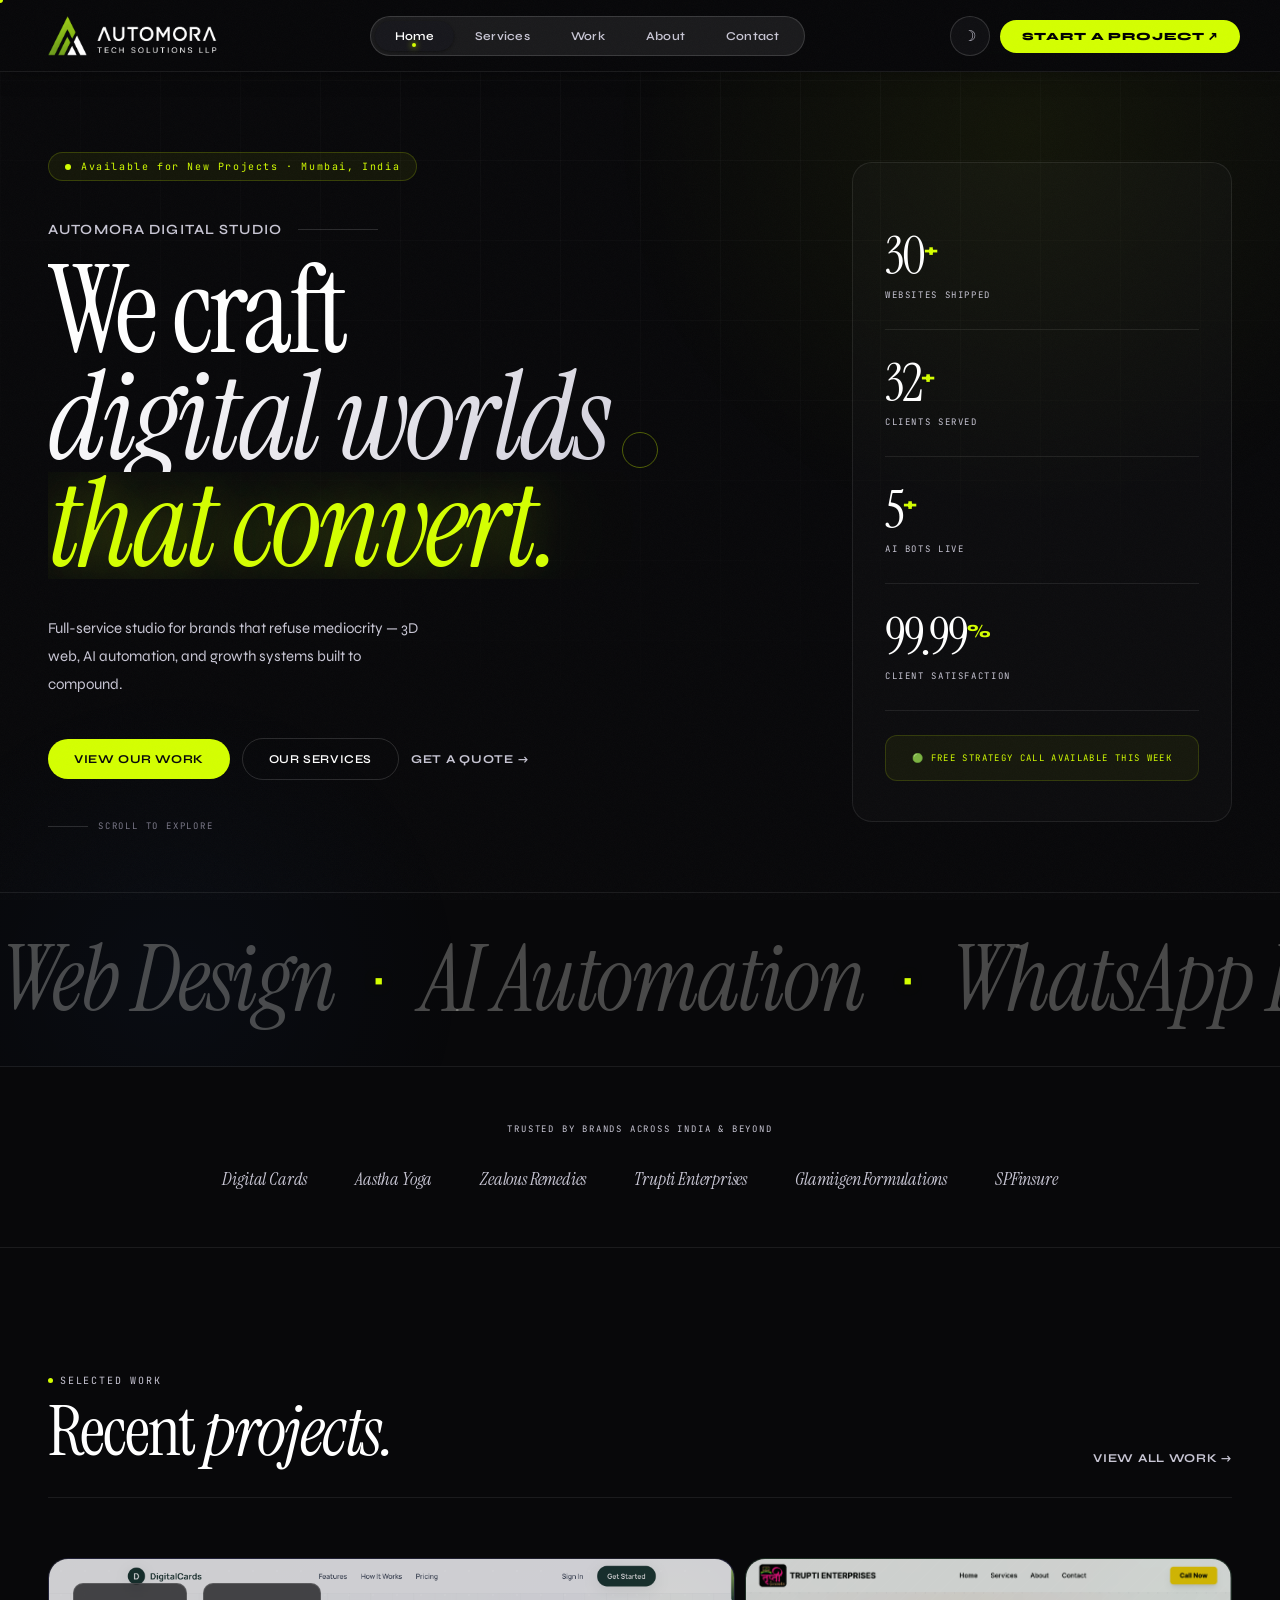
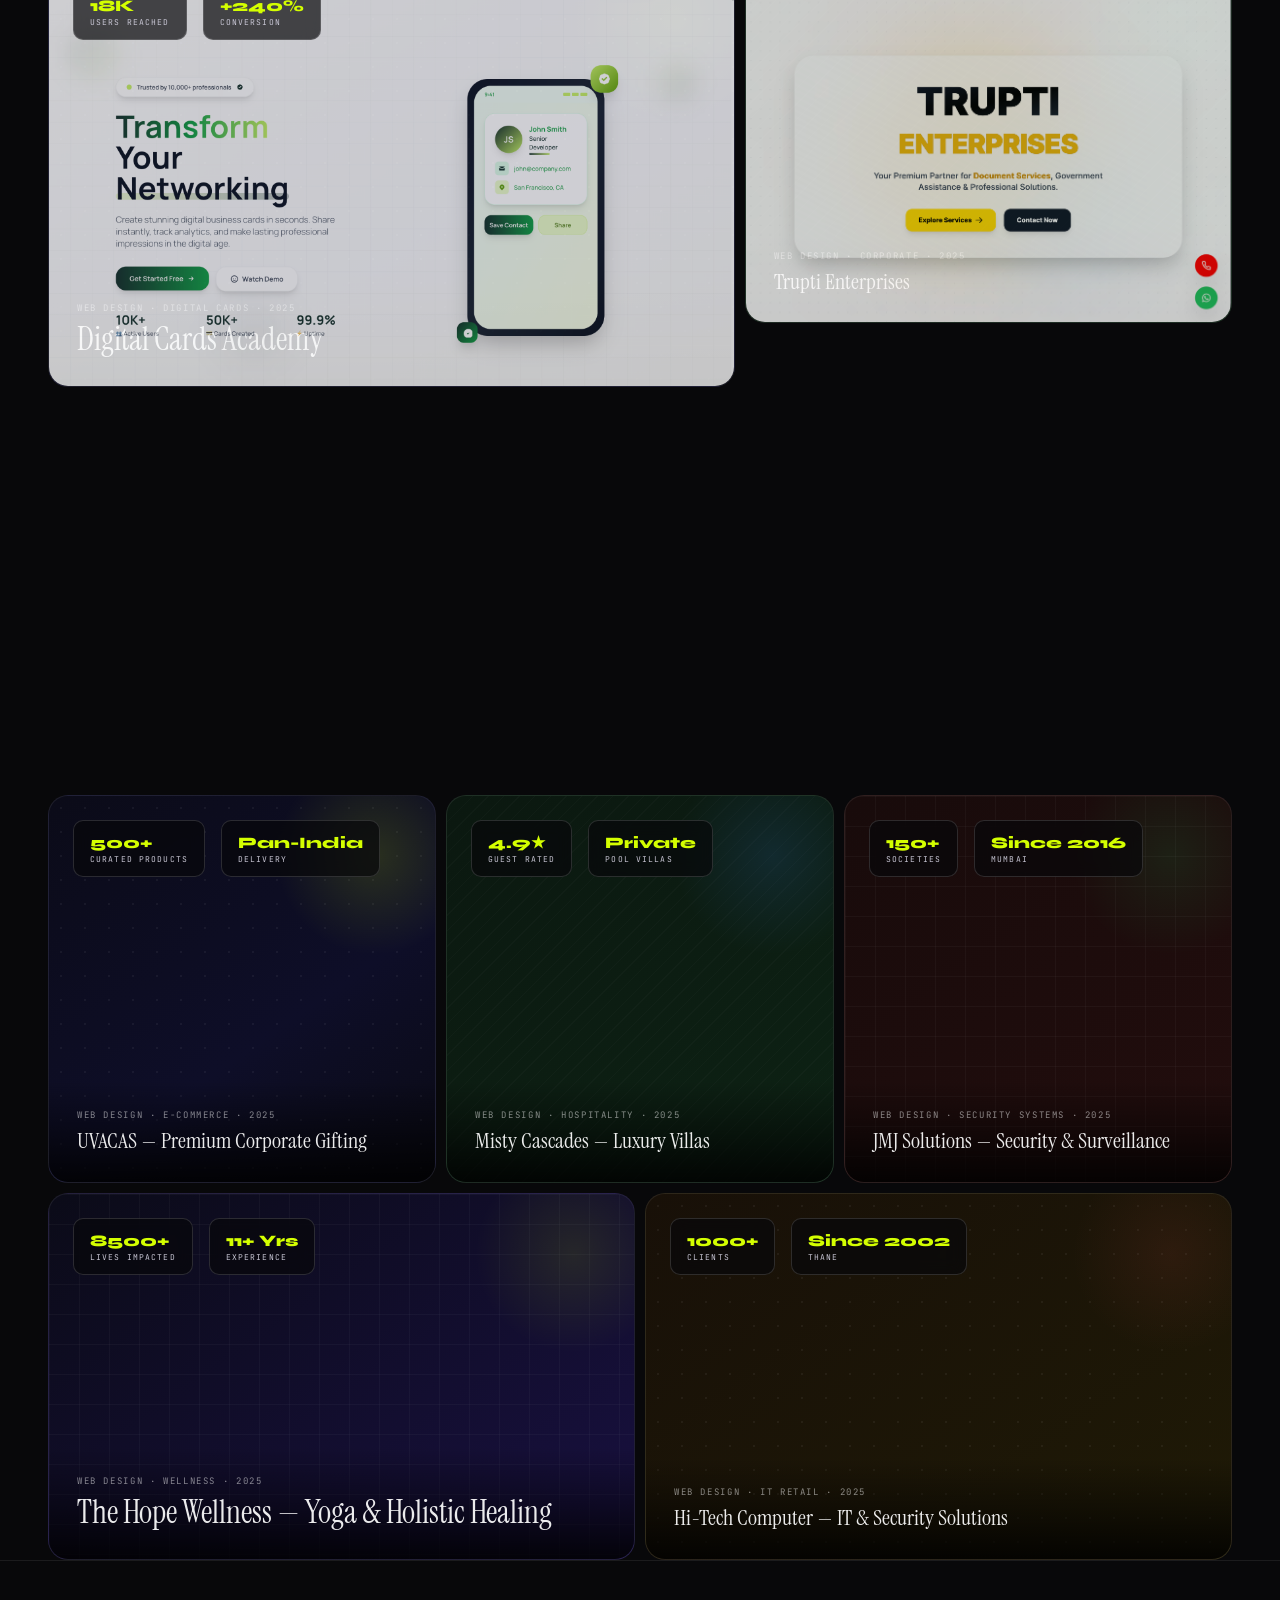
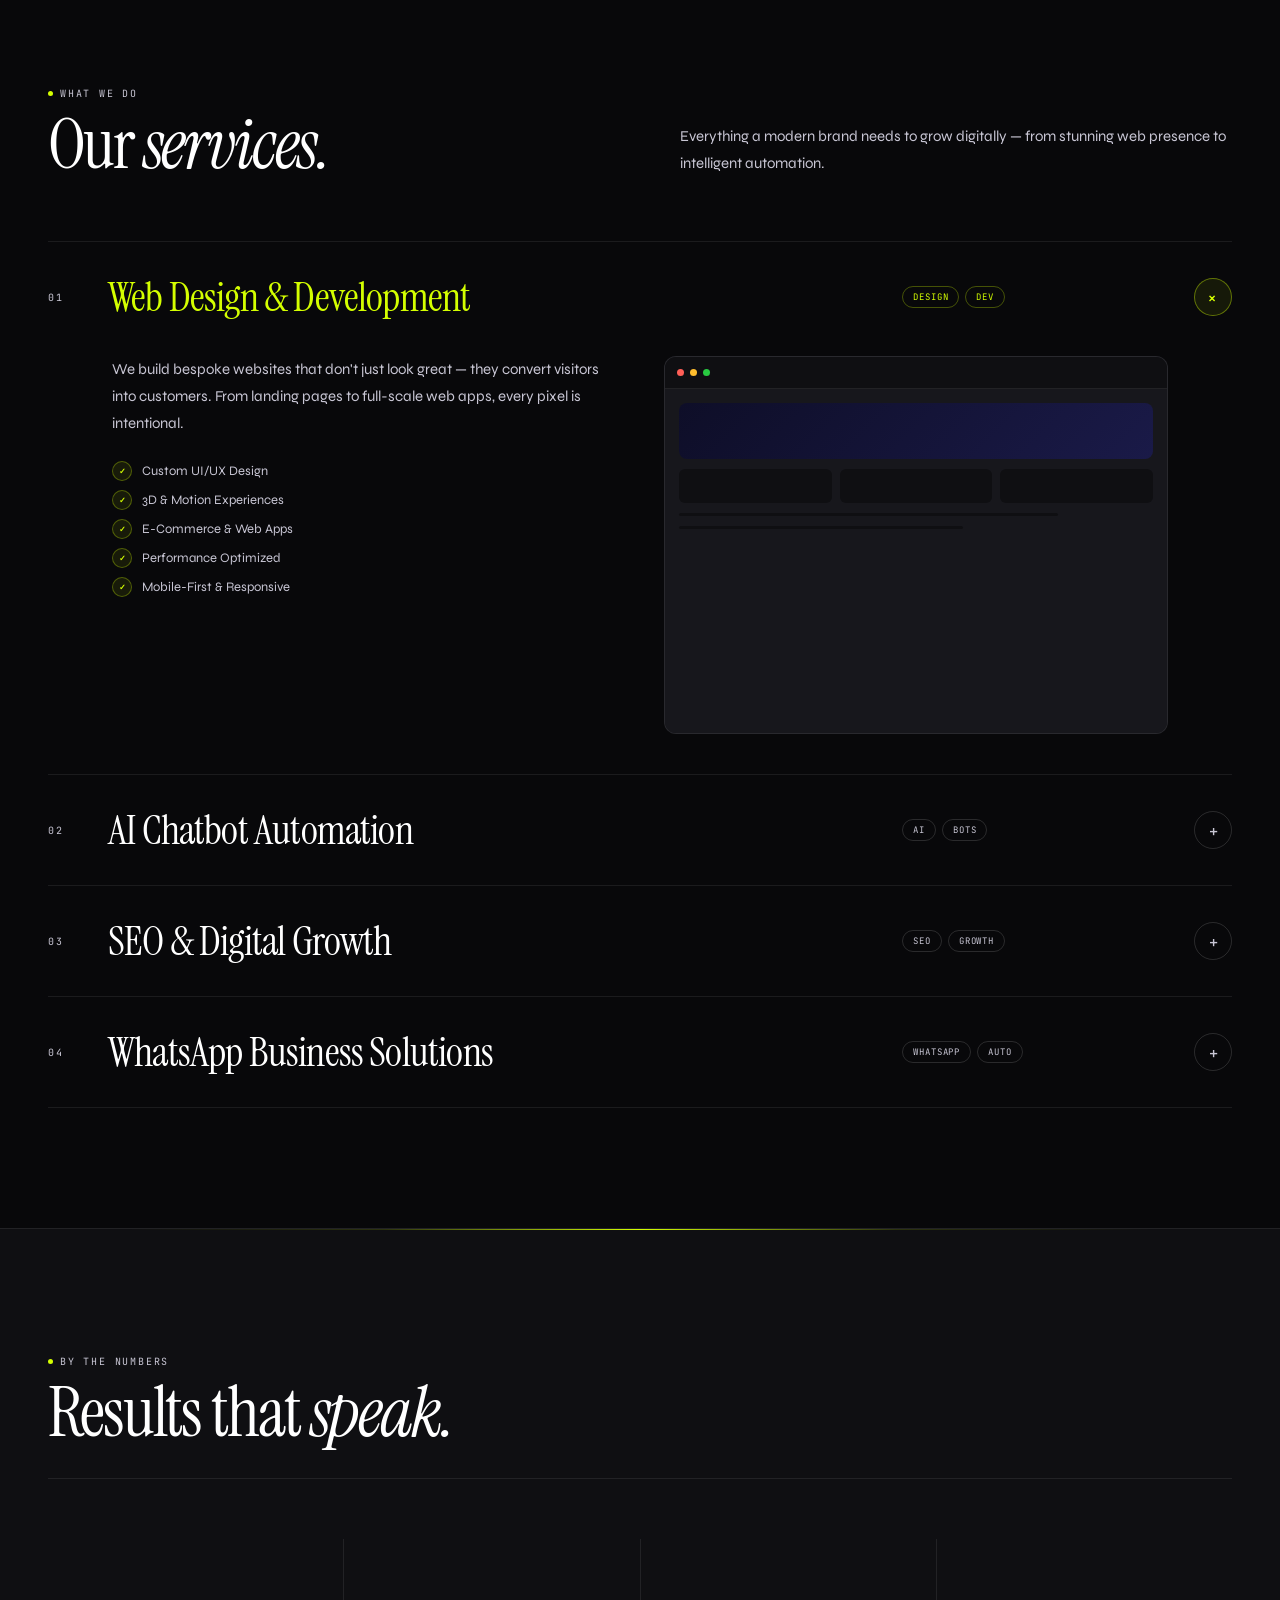
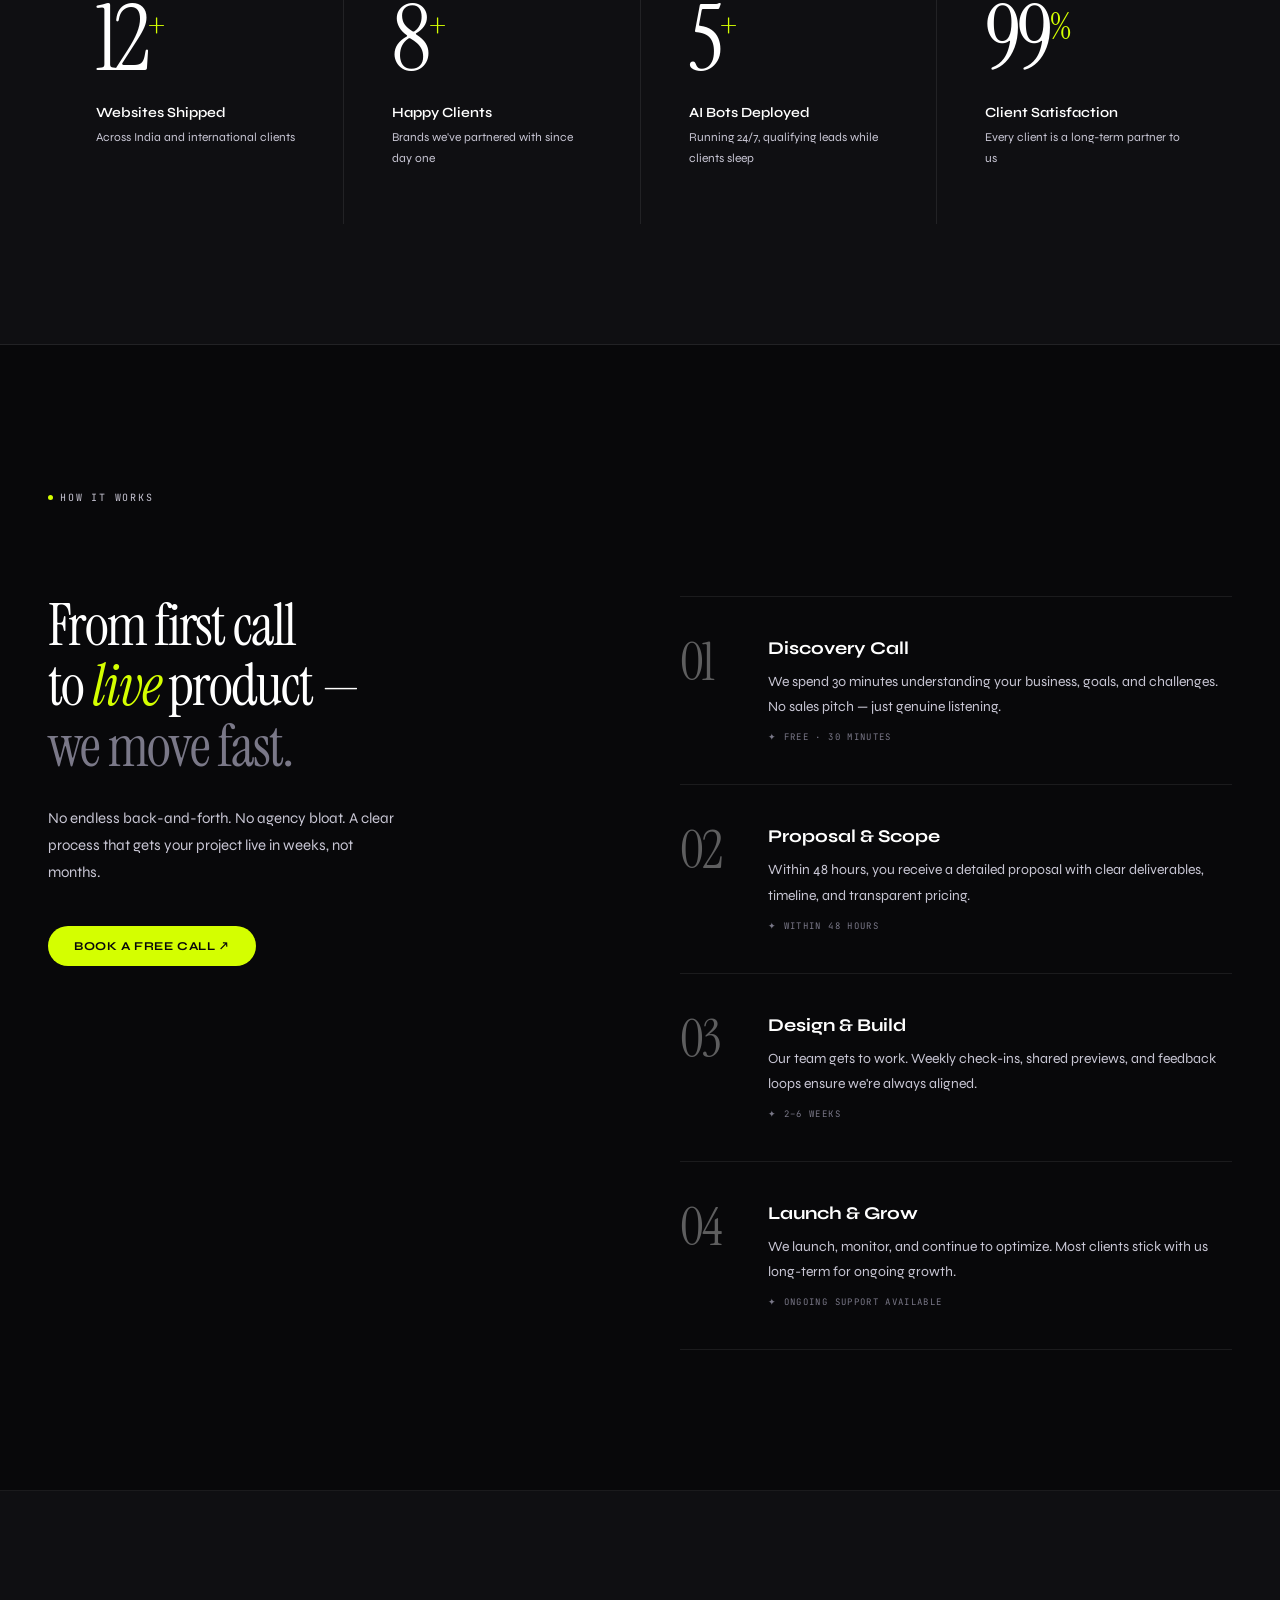
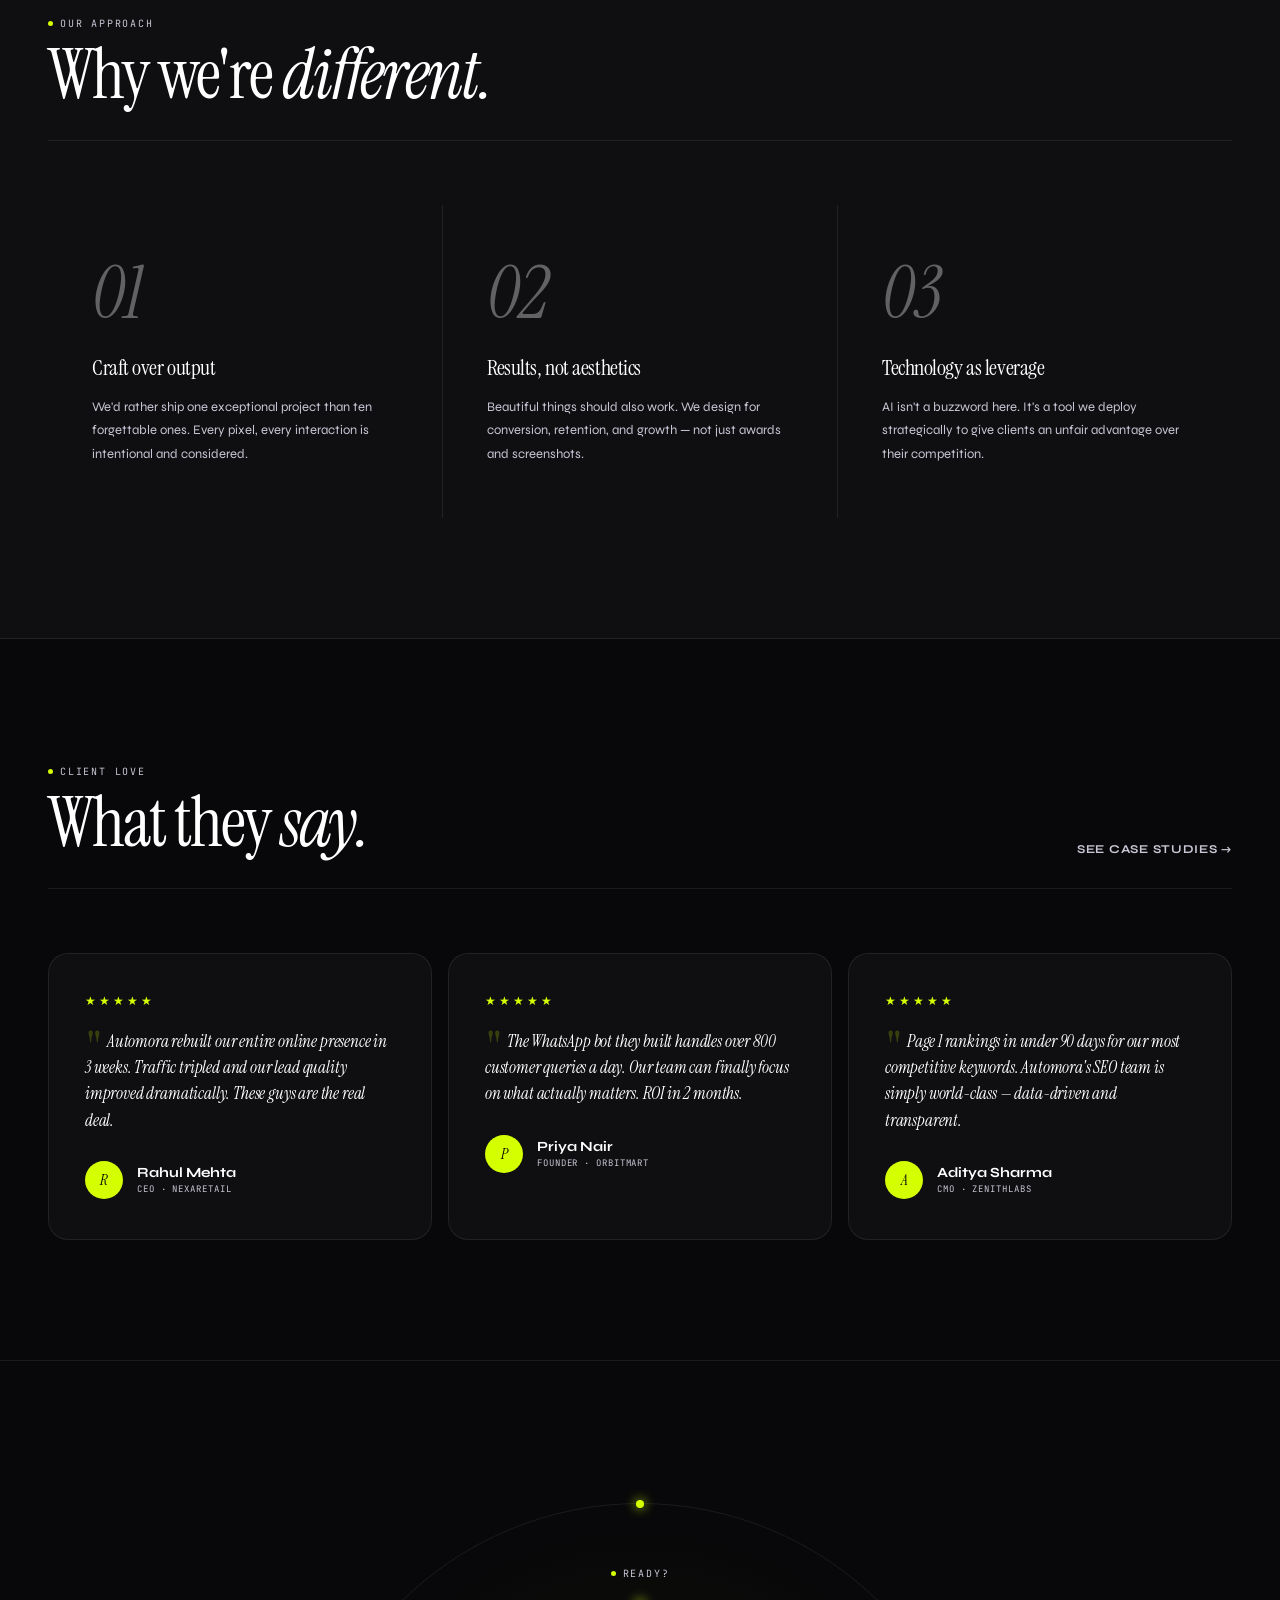
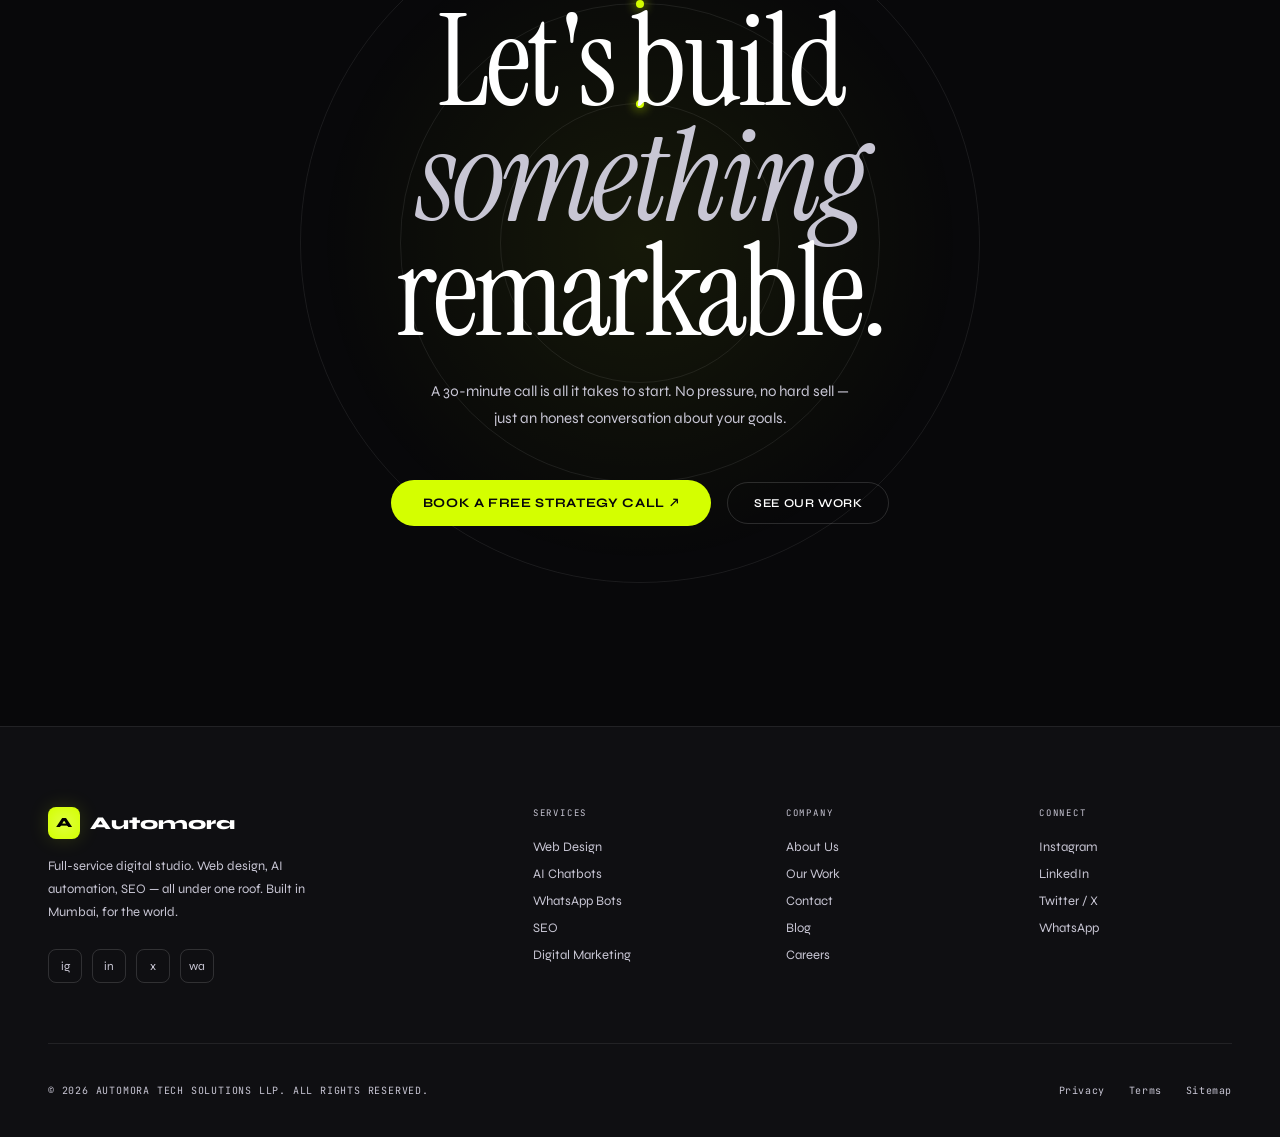
==== index.html @ e8922ddd "Add 5 new work projects: UVACAS, Misty Cascades, JMJ Solutions, Hope Wellness, Hi-Tech Computer" ====
<!DOCTYPE html>
<html lang="en">
<head>
<meta charset="UTF-8">
<meta name="viewport" content="width=device-width, initial-scale=1.0">
<meta name="google-site-verification" content="YeyqfiHBuZt_IgWdHpFBy_ygUL95o1JygqHrAtrdOyw" />

<!-- Primary Meta Tags -->
<title>Automora Tech Solutions - AI Automation & Web Development Agency Mumbai</title>
<meta name="title" content="Automora Tech Solutions - AI Automation & Web Development Agency Mumbai">
<meta name="description" content="Leading digital agency in Mumbai specializing in AI automation, custom web development, SEO optimization, and growth systems. Transform your business with intelligent solutions.">
<meta name="keywords" content="web development Mumbai, AI automation agency, digital marketing Mumbai, custom website development, SEO services India, chatbot development, business automation, tech solutions Mumbai">
<meta name="author" content="Automora Tech Solutions LLP">
<meta name="robots" content="index, follow, max-image-preview:large, max-snippet:-1, max-video-preview:-1">
<meta name="googlebot" content="index, follow">

<!-- Canonical URL -->
<link rel="canonical" href="https://www.automoratechsolutions.com/">

<!-- Open Graph / Facebook -->
<meta property="og:type" content="website">
<meta property="og:url" content="https://www.automoratechsolutions.com/">
<meta property="og:title" content="Automora Tech Solutions - AI Automation & Web Development Agency">
<meta property="og:description" content="Leading digital agency in Mumbai specializing in AI automation, custom web development, SEO optimization, and growth systems. Transform your business with intelligent solutions.">
<meta property="og:image" content="https://www.automoratechsolutions.com/images/Logo.png">
<meta property="og:site_name" content="Automora Tech Solutions">
<meta property="og:locale" content="en_IN">

<!-- Twitter -->
<meta name="twitter:card" content="summary_large_image">
<meta name="twitter:url" content="https://www.automoratechsolutions.com/">
<meta name="twitter:title" content="Automora Tech Solutions - AI Automation & Web Development Agency">
<meta name="twitter:description" content="Leading digital agency in Mumbai specializing in AI automation, custom web development, SEO optimization, and growth systems.">
<meta name="twitter:image" content="https://www.automoratechsolutions.com/images/Logo.png">

<!-- Favicon -->
<link rel="icon" type="image/png" href="/images/Logo copy.png">
<link rel="apple-touch-icon" href="/images/Logo copy.png">
<link rel="shortcut icon" type="image/png" href="/images/Logo copy.png">

<!-- Preconnect for Performance -->
<link rel="preconnect" href="https://fonts.googleapis.com">
<link rel="preconnect" href="https://fonts.gstatic.com" crossorigin>

<!-- Fonts with display=swap for performance -->
<link href="https://fonts.googleapis.com/css2?family=Syne:wght@400;500;600;700;800&family=Instrument+Serif:ital@0;1&family=JetBrains+Mono:wght@300;400;500&display=swap" rel="stylesheet">

<!-- Structured Data - Organization Schema -->
<script type="application/ld+json">
{
  "@context": "https://schema.org",
  "@type": "Organization",
  "name": "Automora Tech Solutions LLP",
  "alternateName": "Automora",
  "url": "https://www.automoratechsolutions.com",
  "logo": "https://www.automoratechsolutions.com/images/Logo.png",
  "description": "Leading digital agency specializing in AI automation, web development, and growth systems",
  "address": {
    "@type": "PostalAddress",
    "addressLocality": "Mumbai",
    "addressRegion": "Maharashtra",
    "addressCountry": "IN"
  },
  "contactPoint": {
    "@type": "ContactPoint",
    "contactType": "Customer Service",
    "availableLanguage": ["English", "Hindi"]
  },
  "sameAs": [
    "https://github.com/Adarsh261206/Automora"
  ],
  "founder": [
    {
      "@type": "Person",
      "name": "Adarsh Sharma"
    },
    {
      "@type": "Person",
      "name": "Saurav Singh"
    }
  ]
}
</script>

<!-- Structured Data - Website Schema -->
<script type="application/ld+json">
{
  "@context": "https://schema.org",
  "@type": "WebSite",
  "name": "Automora Tech Solutions",
  "url": "https://www.automoratechsolutions.com",
  "potentialAction": {
    "@type": "SearchAction",
    "target": "https://www.automoratechsolutions.com/?s={search_term_string}",
    "query-input": "required name=search_term_string"
  }
}
</script>

<!-- Structured Data - Professional Service Schema -->
<script type="application/ld+json">
{
  "@context": "https://schema.org",
  "@type": "ProfessionalService",
  "name": "Automora Tech Solutions LLP",
  "image": "https://www.automoratechsolutions.com/images/Logo.png",
  "url": "https://www.automoratechsolutions.com",
  "telephone": "+91-XXXXXXXXXX",
  "priceRange": "$$",
  "address": {
    "@type": "PostalAddress",
    "addressLocality": "Mumbai",
    "addressRegion": "Maharashtra",
    "addressCountry": "IN"
  },
  "geo": {
    "@type": "GeoCoordinates",
    "latitude": 19.0760,
    "longitude": 72.8777
  },
  "openingHoursSpecification": {
    "@type": "OpeningHoursSpecification",
    "dayOfWeek": [
      "Monday",
      "Tuesday",
      "Wednesday",
      "Thursday",
      "Friday"
    ],
    "opens": "09:00",
    "closes": "18:00"
  },
  "aggregateRating": {
    "@type": "AggregateRating",
    "ratingValue": "5",
    "reviewCount": "8"
  }
}
</script>

<style>
*,*::before,*::after{margin:0;padding:0;box-sizing:border-box;}
:root{
  --ink:#08080A;
  --ink2:#0F0F12;
  --ink3:#17171C;
  --wire:rgba(255,255,255,0.08);
  --wire2:rgba(255,255,255,0.14);
  --wire3:rgba(255,255,255,0.22);
  --smoke:#FFFFFF;
  --fog:#C8C6D4;
  --ghost:#7A7888;
  --volt:#D4FF00;
  --volt2:#B8E000;
  --volt-glow:rgba(212,255,0,0.15);
  --volt-dim:rgba(212,255,0,0.08);
  --azure:#3D8BFF;
  --coral:#FF4D4D;
  --green:#25D366;
  --syne:'Syne',sans-serif;
  --serif:'Instrument Serif',serif;
  --mono:'JetBrains Mono',monospace;
  --r:16px;
  --nav-bg:rgba(8,8,10,0.92);
  --mob-bg:rgba(8,8,10,0.97);
  --theme-transition: background 0.4s ease, color 0.4s ease, border-color 0.4s ease;
}

/* ─── LIGHT THEME ─── */
[data-theme="light"]{
  --ink:#F8F7F4;
  --ink2:#EEECEA;
  --ink3:#E4E2DE;
  --wire:rgba(0,0,0,0.08);
  --wire2:rgba(0,0,0,0.14);
  --wire3:rgba(0,0,0,0.22);
  --smoke:#0A0A0C;
  --fog:#3A3845;
  --ghost:#6A6675;
  --volt:#8AAD00;
  --volt2:#7A9C00;
  --volt-glow:rgba(138,173,0,0.15);
  --volt-dim:rgba(138,173,0,0.08);
  --nav-bg:rgba(248,247,244,0.95);
  --mob-bg:rgba(248,247,244,0.98);
}
[data-theme="light"] .nav-blur{background:var(--nav-bg);}
[data-theme="light"] .mob-menu{background:var(--mob-bg);}
[data-theme="light"] .hero-grid-bg{
  background-image:
    linear-gradient(rgba(0,0,0,0.04) 1px,transparent 1px),
    linear-gradient(90deg,rgba(0,0,0,0.04) 1px,transparent 1px);
}
[data-theme="light"] .hero-blob{background:radial-gradient(ellipse,rgba(138,173,0,0.08) 0%,transparent 65%);}
[data-theme="light"] .hero-blob2{background:radial-gradient(ellipse,rgba(61,139,255,0.06) 0%,transparent 70%);}
[data-theme="light"] .hero-headline .w2{
  background:linear-gradient(135deg,var(--smoke) 0%,var(--fog) 100%);
  -webkit-background-clip:text;-webkit-text-fill-color:transparent;background-clip:text;
}
[data-theme="light"] .bg-a{background:linear-gradient(145deg,#d8d6f0 0%,#c8c6e0 60%,#d0ceea 100%);}
[data-theme="light"] .bg-b{background:linear-gradient(145deg,#c8e0cc 0%,#b8d4bc 100%);}
[data-theme="light"] .bg-c{background:linear-gradient(145deg,#e0c8c8 0%,#d4b8b8 100%);}
[data-theme="light"] .bg-d{background:linear-gradient(145deg,#c8cce0 0%,#b8bce4 100%);}
[data-theme="light"] .bg-e{background:linear-gradient(145deg,#e0dcc8 0%,#d4d0b4 100%);}
[data-theme="light"] .tci-1{background:linear-gradient(145deg,#c8cce0,#b8bce4);}
[data-theme="light"] .tci-2{background:linear-gradient(145deg,#c8e0cc,#b8d4bc);}
[data-theme="light"] .tci-3{background:linear-gradient(145deg,#e0c8c8,#d4b8b8);}
[data-theme="light"] .tci-4{background:linear-gradient(145deg,#d8dcd8,#c8d0c4);}
[data-theme="light"] .bc-stat{background:rgba(248,247,244,0.85);}
[data-theme="light"] .bc-stat .bcs-l{color:var(--fog);}
[data-theme="light"] .sv-bar,.sv-hero,.sv-card,.sv-line,.sv-chat,.sv-seo,.sv-chat-head{background:var(--ink2);border-color:var(--wire);}
[data-theme="light"] .sv-nm{color:var(--smoke);}
[data-theme="light"] .msg.bot{background:var(--ink3);color:var(--fog);}
[data-theme="light"] .msg.usr{background:var(--volt);color:#fff;}
[data-theme="light"] .spin-ring-text-fill{fill:#A0A0B0;}
[data-theme="light"] .cta-ring{border-color:rgba(0,0,0,0.08);}
[data-theme="light"] .nav-cta{background:var(--volt);color:#fff;}
[data-theme="light"] .btn-v{color:#fff;}
[data-theme="light"] .logo-mark::before{color:#fff;}
[data-theme="light"] .spin-orb span{color:#fff;}
[data-theme="light"] footer{background:var(--ink2);border-top:1px solid var(--wire);}
[data-theme="light"] .f-select{background-color:var(--ink2);}
[data-theme="light"] .f-select option{background:var(--ink2);color:var(--smoke);}
[data-theme="light"] .pkg-card.featured{border-color:rgba(138,173,0,0.4);background:linear-gradient(145deg,rgba(138,173,0,0.06) 0%,transparent 60%);}
[data-theme="light"] #c-ring{border-color:rgba(138,173,0,0.45);}
[data-theme="light"] #c-dot{background:var(--volt);}
[data-theme="light"] body.hover-active #c-ring{border-color:rgba(138,173,0,0.8);}
[data-theme="light"] ::-webkit-scrollbar-track{background:var(--ink);}
[data-theme="light"] ::-webkit-scrollbar-thumb{background:var(--volt);}
[data-theme="light"] .ticker-bar{border-top-color:var(--wire);}
[data-theme="light"] .t-item{color:rgba(20,18,20,0.22);}
[data-theme="light"] .trust-strip{border-bottom-color:var(--wire);}
[data-theme="light"] .svc-row:hover{background:rgba(0,0,0,0.02);}
[data-theme="light"] .svc-visual,.sv-content{background:var(--ink3);}
[data-theme="light"] .bc-info{background:linear-gradient(to top,rgba(200,198,210,0.9) 0%,rgba(200,198,210,0.5) 50%,transparent 100%);}
[data-theme="light"] .bc-cat{color:rgba(0,0,0,0.4);}
[data-theme="light"] .bc-title{color:rgba(0,0,0,0.85);}
[data-theme="light"] .hero-grid-bg{mask-image:radial-gradient(ellipse 80% 80% at 50% 0%,black 20%,transparent 100%);}
[data-theme="light"] .patt-dots{background-image:radial-gradient(circle,rgba(0,0,0,0.07) 1px,transparent 1px);}
[data-theme="light"] .patt-lines{background-image:repeating-linear-gradient(-45deg,transparent,transparent 10px,rgba(0,0,0,0.03) 10px,rgba(0,0,0,0.03) 11px);}
[data-theme="light"] .patt-grid{background-image:linear-gradient(rgba(0,0,0,0.04) 1px,transparent 1px),linear-gradient(90deg,rgba(0,0,0,0.04) 1px,transparent 1px);}
[data-theme="light"] .cta-glow{background:radial-gradient(ellipse,rgba(138,173,0,0.1) 0%,transparent 65%);}
[data-theme="light"] .phi-num{color:rgba(0,0,0,0.25);}
[data-theme="light"] .phi-card:hover .phi-num{color:rgba(138,173,0,0.4);}
[data-theme="light"] .svc-card-num{color:rgba(0,0,0,0.04);}
[data-theme="light"] .svc-card:hover .svc-card-num{color:rgba(138,173,0,0.06);}
[data-theme="light"] .manifesto-text .dim{color:var(--ghost);}
[data-theme="light"] .val-cell{background:var(--ink);}
[data-theme="light"] .val-cell:hover{background:var(--ink2);}
[data-theme="light"] .values-grid{background:var(--wire);}
[data-theme="light"] .team-card{background:var(--ink2);}
[data-theme="light"] .testi-card{background:var(--ink2);}
[data-theme="light"] .pkg-card{background:var(--ink);}
[data-theme="light"] .pkg-s{background:var(--ink2);}
[data-theme="light"] .svc-card{background:var(--ink);}
[data-theme="light"] .svc-cards-grid{background:var(--wire);}
[data-theme="light"] body::before{opacity:0.012;}
[data-theme="light"] .testi-quote::before{color:rgba(138,173,0,0.25);}
[data-theme="light"] .status-pill{background:rgba(138,173,0,0.08);border-color:rgba(138,173,0,0.25);color:var(--volt);}
[data-theme="light"] .s-pulse{background:var(--volt);}
[data-theme="light"] .feat-check,.pf-check{background:var(--volt-dim);border-color:rgba(138,173,0,0.3);color:var(--volt);}
[data-theme="light"] .stat-panel-cta{background:rgba(138,173,0,0.06);border-color:rgba(138,173,0,0.2);color:var(--volt);}
[data-theme="light"] .hero-stat-panel{background:rgba(0,0,0,0.03);border-color:var(--wire);}
[data-theme="light"] .bc-arrow:hover,.bc:hover .bc-arrow{background:var(--volt);color:#fff;border-color:var(--volt);}
[data-theme="light"] .wa-cta{background:rgba(37,211,102,0.07);border-color:rgba(37,211,102,0.2);}
[data-theme="light"] .wa-cta:hover{background:rgba(37,211,102,0.12);border-color:rgba(37,211,102,0.4);}
[data-theme="light"] .faq-item.open .faq-icon{border-color:rgba(138,173,0,0.5);color:var(--volt);}
[data-theme="light"] .svc-item.open .svc-toggle{border-color:rgba(138,173,0,0.5);background:rgba(138,173,0,0.08);color:var(--volt);}
[data-theme="light"] .svc-item.open .svc-tag{color:var(--volt);border-color:rgba(138,173,0,0.35);}
[data-theme="light"] .chip::before{background:var(--volt);}
[data-theme="light"] .soc-btn:hover{border-color:var(--volt);color:var(--volt);background:var(--volt-dim);}
[data-theme="light"] .wfb:hover,.wfb.on{background:var(--volt);color:#fff;border-color:var(--volt);}
[data-theme="light"] .tc-img::before{background:radial-gradient(ellipse 80% 80% at 50% 120%,rgba(138,173,0,0.08) 0%,transparent 100%);}
[data-theme="light"] .phi-card::before{background:radial-gradient(ellipse 60% 60% at 0% 100%,var(--volt-dim) 0%,transparent 100%);}
[data-theme="light"] .svc-card::before{background:radial-gradient(ellipse 70% 70% at 0% 100%,var(--volt-dim) 0%,transparent 100%);}
[data-theme="light"] .step-n{border-color:var(--wire2);color:var(--fog);}
[data-theme="light"] .pstep-n{color:rgba(0,0,0,0.25);}
[data-theme="light"] .pstep:hover .pstep-n{color:rgba(138,173,0,0.4);}
[data-theme="light"] .stat-n{color:var(--smoke);}
[data-theme="light"] .stat-l{color:var(--fog);}
[data-theme="light"] .ticker-label{background:var(--volt);color:#fff;}
[data-theme="light"] .t-sep{color:var(--volt);}
[data-theme="light"] .np:hover,.np.on{background:rgba(0,0,0,0.08);color:var(--smoke);}
[data-theme="light"] .np{color:var(--fog);}
[data-theme="light"] .nav-pills{background:rgba(0,0,0,0.04);border-color:var(--wire);}
[data-theme="light"] .ham span{background:var(--smoke);}
[data-theme="light"] .mob-link{color:var(--fog);}
[data-theme="light"] .mob-link:hover,.mob-link.on{color:var(--smoke);}
[data-theme="light"] .scroll-hint{color:var(--ghost);}
[data-theme="light"] .scroll-line{background:var(--wire2);}
[data-theme="light"] .svc-num{color:var(--ghost);}

html{font-size:16px;scroll-behavior:smooth;}
body{
  background:var(--ink);color:var(--smoke);
  font-family:var(--syne);overflow-x:hidden;
  -webkit-font-smoothing:antialiased;
  transition:background 0.4s ease, color 0.4s ease;
}
*,*::before,*::after{transition:background-color 0.35s ease, border-color 0.35s ease, color 0.35s ease, fill 0.35s ease;}
a{text-decoration:none;color:inherit;}
button{cursor:pointer;font-family:var(--syne);border:none;background:none;color:inherit;outline:none;}
button:focus{outline:none;}
body{cursor:none;}

@media (hover: none) and (pointer: coarse) {
  body{cursor:auto !important;}
  #c-dot,#c-ring{display:none !important;}
}

/* ═══════════════════════════════════
   ██ ENHANCED DESIGN ADDITIONS
═══════════════════════════════════ */

/* Floating label on hero */
.hero-eyebrow-ring{
  position:absolute;top:calc(72px + 48px);right:48px;
  width:140px;height:140px;
  animation:rotateUp 20s linear infinite;
  opacity:0.45;
  display:none;
}
@media(min-width:1200px){.hero-eyebrow-ring{display:block;}}

/* Hero headline upgrade — sharper gradient on w2 */
.hero-headline .w2{
  background:linear-gradient(135deg,#fff 0%,var(--fog) 100%);
  -webkit-background-clip:text;-webkit-text-fill-color:transparent;background-clip:text;
}

/* Pulsing volt dot accent in sections */
.section-volt-accent{
  display:inline-block;width:8px;height:8px;border-radius:50%;
  background:var(--volt);box-shadow:0 0 14px var(--volt);
  margin-right:10px;vertical-align:middle;
  animation:sp 2.5s ease-in-out infinite;
}

/* About page partner headline */
.partner-headline{
  font-family:var(--serif);font-size:clamp(18px,2vw,26px);
  color:var(--fog);font-style:italic;margin-bottom:60px;
  padding-left:48px;
  border-left:2px solid var(--volt);
  line-height:1.6;max-width:680px;
}

/* Team section — founders subtitle */
.team-founders-label{
  font-family:var(--mono);font-size:9px;letter-spacing:.2em;text-transform:uppercase;
  color:var(--ghost);margin-top:24px;text-align:center;
}

/* Enhanced section-header bottom border */
.section-header{
  display:flex;align-items:flex-end;justify-content:space-between;
  margin-bottom:60px;
  padding-bottom:32px;
  border-bottom:1px solid var(--wire);
}

/* Work page — add bottom padding for spacing before footer */
#page-work{padding-bottom:0;}

/* Services page extra spacing fix */
#page-services .svc-cards-grid{margin-top:0;}

/* Responsive team grid for 2 partners */
@media(max-width:640px){
  .team-partner-grid{grid-template-columns:1fr !important;max-width:100% !important;}
}

/* Footer enhanced */
footer{background:var(--ink2);border-top:1px solid var(--wire);padding:80px 0 48px;}

/* Manifesto pull-quote line */
.manifesto-s{padding:100px 0;border-bottom:1px solid var(--wire);}

/* Nav enhanced active indicator */
.np.on{
  background:var(--ink3);color:var(--smoke);
  box-shadow:0 1px 3px rgba(0,0,0,.4);
  position:relative;
}
.np.on::after{
  content:'';position:absolute;bottom:4px;left:50%;transform:translateX(-50%);
  width:4px;height:4px;border-radius:50%;background:var(--volt);
  box-shadow:0 0 6px var(--volt);
}

/* Hover glow on logo mark */
.logo-mark{
  transition:box-shadow .3s;
}
.logo:hover .logo-mark{
  box-shadow:0 0 30px var(--volt-glow);
}

/* Smooth page transitions */
.page.on{
  animation:pageFadeIn .4s cubic-bezier(.23,1,.32,1) both;
}
@keyframes pageFadeIn{from{opacity:0;transform:translateY(12px);}to{opacity:1;transform:none;}}

.theme-toggle{
  display:flex;align-items:center;justify-content:center;
  width:40px;height:40px;border-radius:50%;
  border:1px solid var(--wire2);
  background:var(--ink2);
  color:var(--fog);font-size:15px;
  transition:border-color 0.2s,color 0.2s,background 0.2s,box-shadow 0.2s;
  position:relative;z-index:1;
  flex-shrink:0;
  overflow:hidden;
  outline:none;
  -webkit-tap-highlight-color:transparent;
}
.theme-toggle:focus{outline:none;box-shadow:none;}
.theme-toggle:active{transform:scale(0.95);}
.theme-toggle:hover{
  border-color:var(--volt);color:var(--volt);
  background:var(--volt-dim);
  box-shadow:0 0 16px var(--volt-glow);
}
[data-theme="light"] .theme-toggle{background:rgba(0,0,0,0.04);}
.theme-icon-light{display:none;}
[data-theme="light"] .theme-icon-dark{display:none;}
[data-theme="light"] .theme-icon-light{display:flex;align-items:center;justify-content:center;}

/* ─── GRAIN OVERLAY ─── */
body::before{
  content:'';position:fixed;inset:0;z-index:9998;pointer-events:none;
  opacity:.028;
  background-image:url("data:image/svg+xml,%3Csvg viewBox='0 0 256 256' xmlns='http://www.w3.org/2000/svg'%3E%3Cfilter id='noise'%3E%3CfeTurbulence type='fractalNoise' baseFrequency='0.9' numOctaves='4' stitchTiles='stitch'/%3E%3C/filter%3E%3Crect width='100%25' height='100%25' filter='url(%23noise)'/%3E%3C/svg%3E");
  background-size:180px 180px;
}

/* ─── CUSTOM CURSOR ─── */
#c-dot,#c-ring{position:fixed;pointer-events:none;z-index:9999;border-radius:50%;transform:translate(-50%,-50%);}
#c-dot{width:6px;height:6px;background:var(--volt);transition:width .25s,height .25s,opacity .25s;}
#c-ring{
  width:36px;height:36px;
  border:1px solid rgba(212,255,0,.35);
  transition:width .45s cubic-bezier(.23,1,.32,1),height .45s cubic-bezier(.23,1,.32,1),border-color .3s;
}
body.hover-active #c-dot{width:3px;height:3px;}
body.hover-active #c-ring{width:56px;height:56px;border-color:rgba(212,255,0,.6);}

/* ─── SCROLLBAR ─── */
::-webkit-scrollbar{width:2px;}
::-webkit-scrollbar-track{background:var(--ink);}
::-webkit-scrollbar-thumb{background:var(--volt);}

/* ═══════════════════════════════════
   PAGE SYSTEM
═══════════════════════════════════ */
.page{display:none;}
.page.on{display:block;}

/* ═══════════════════════════════════
   NAV
═══════════════════════════════════ */
nav{
  position:fixed;top:0;left:0;right:0;z-index:900;
  padding:0 40px;height:72px;
  display:flex;align-items:center;justify-content:space-between;
  gap:24px;
}
.nav-blur{
  position:absolute;inset:0;
  background:rgba(8,8,10,.95);
  backdrop-filter:blur(40px) saturate(180%);-webkit-backdrop-filter:blur(40px) saturate(180%);
  border-bottom:1px solid var(--wire);
  box-shadow:0 2px 20px rgba(0,0,0,0.3);
}
[data-theme="light"] .nav-blur{background:rgba(248,247,244,.96);box-shadow:0 2px 20px rgba(0,0,0,0.08);}
.nav-left,.nav-center,.nav-right{position:relative;z-index:1;display:flex;align-items:center;}
.nav-right{gap:10px;}
.logo{
  display:flex;align-items:center;
  cursor:pointer;
}
.logo-img{
  height:40px;
  width:auto;
  display:block;
}
.logo-dark{display:block;}
.logo-light{display:none;}
[data-theme="light"] .logo-dark{display:none;}
[data-theme="light"] .logo-light{display:block;}
.logo-mark{
  width:32px;height:32px;border-radius:8px;
  background:var(--volt);
  display:flex;align-items:center;justify-content:center;
  position:relative;overflow:hidden;
  box-shadow:0 0 20px var(--volt-glow);
  flex-shrink:0;
}
.logo-mark::before{
  content:'A';
  font-family:var(--syne);font-size:14px;font-weight:800;
  color:#000;position:relative;z-index:1;
}
.logo-mark::after{
  content:'';position:absolute;
  width:150%;height:150%;
  background:radial-gradient(circle,rgba(255,255,255,.25) 0%,transparent 65%);
  top:-25%;left:-25%;
}
/* Nav pills — centered pill group */
.nav-pills{
  display:flex;gap:1px;
  background:var(--wire);
  border:1px solid var(--wire2);
  border-radius:100px;padding:4px;
  box-shadow:0 0 0 1px transparent;
}
.np{
  font-size:12px;font-weight:600;letter-spacing:.02em;
  color:var(--fog);padding:8px 20px;border-radius:100px;
  transition:background .2s,color .2s;white-space:nowrap;
}
.np:hover{background:rgba(255,255,255,.06);color:var(--smoke);}
.np.on{
  background:var(--ink3);color:var(--smoke);
  box-shadow:0 1px 3px rgba(0,0,0,.4);
}
[data-theme="light"] .np.on{background:#fff;box-shadow:0 1px 4px rgba(0,0,0,.1);}
[data-theme="light"] .np:hover{background:rgba(0,0,0,.05);}

/* Nav right side */
.nav-cta{
  display:flex;align-items:center;gap:8px;
  background:var(--volt);color:#000;
  font-size:11px;font-weight:800;letter-spacing:.06em;text-transform:uppercase;
  padding:10px 22px;border-radius:100px;
  transition:transform .2s,box-shadow .2s,background .2s;
  white-space:nowrap;flex-shrink:0;
}
.nav-cta:hover{transform:scale(.97);box-shadow:0 0 30px 6px var(--volt-glow);}
[data-theme="light"] .nav-cta{color:#000;}

/* Mobile hamburger */
.ham{
  display:none;flex-direction:column;gap:5px;padding:8px;
  position:relative;z-index:1;cursor:pointer;
}
.ham span{width:24px;height:2.5px;background:var(--smoke);border-radius:2px;transition:all .3s;}
.ham.open span:nth-child(1){transform:translateY(7.5px) rotate(45deg);}
.ham.open span:nth-child(2){opacity:0;}
.ham.open span:nth-child(3){transform:translateY(-7.5px) rotate(-45deg);}
.mob-menu{
  position:fixed;top:72px;left:0;right:0;
  background:rgba(8,8,10,.97);
  backdrop-filter:blur(40px);
  border-bottom:1px solid var(--wire);
  padding:28px 28px 36px;
  display:none;flex-direction:column;gap:0;
  z-index:899;
}
[data-theme="light"] .mob-menu{background:rgba(248,247,244,.98);}
.mob-menu.open{display:flex;}
.mob-link{
  font-size:22px;font-family:var(--serif);
  padding:14px 0;border-bottom:1px solid var(--wire);
  color:var(--fog);transition:color .2s;text-align:left;
}
.mob-link:hover,.mob-link.on{color:var(--smoke);}
.mob-cta{margin-top:24px;}

/* ═══════════════════════════════════
   REVEAL ANIMATION
═══════════════════════════════════ */
.rv{
  opacity:0;transform:translateY(36px);
  transition:opacity .85s cubic-bezier(.23,1,.32,1),transform .85s cubic-bezier(.23,1,.32,1);
}
.rv.d1{transition-delay:.08s;}.rv.d2{transition-delay:.18s;}.rv.d3{transition-delay:.3s;}.rv.d4{transition-delay:.45s;}.rv.d5{transition-delay:.6s;}
.rv.show{opacity:1;transform:none;}

/* Line-by-line hero title reveal (from elite.html) */
.line-rv{overflow:hidden;}
.line-rv span{
  display:block;transform:translateY(100%);
  animation:lineUp .9s cubic-bezier(.23,1,.32,1) both;
}
.line-rv:nth-child(2) span{animation-delay:.08s;}
.line-rv:nth-child(3) span{animation-delay:.16s;}
.line-rv:nth-child(4) span{animation-delay:.24s;}
@keyframes lineUp{to{transform:translateY(0);}}

/* ═══════════════════════════════════
   SHARED UTILS
═══════════════════════════════════ */
.wrap{max-width:1440px;margin:0 auto;padding:0 48px;}
.chip{
  display:inline-flex;align-items:center;gap:7px;
  font-family:var(--mono);font-size:10px;letter-spacing:.18em;text-transform:uppercase;
  color:var(--fog);
}
.chip::before{content:'';width:5px;height:5px;border-radius:50%;background:var(--volt);}
.h-xl{font-family:var(--serif);font-size:clamp(64px,10vw,160px);line-height:.9;letter-spacing:-.03em;font-weight:400;}
.h-xl em{font-style:italic;color:var(--fog);}
.h-lg{font-family:var(--serif);font-size:clamp(42px,5.5vw,88px);line-height:.93;letter-spacing:-.03em;font-weight:400;}
.h-lg em{font-style:italic;}
.body-t{font-size:15px;line-height:1.8;color:var(--fog);font-weight:400;}
/* Improved text visibility for all secondary text */
.hero-sub{font-size:15px;line-height:1.85;color:var(--fog);max-width:380px;margin-bottom:40px;opacity:1;}
.section-header{
  display:flex;align-items:flex-end;justify-content:space-between;
  margin-bottom:60px;
}

/* Buttons */
.btn-v{
  display:inline-flex;align-items:center;gap:9px;
  background:var(--volt);color:var(--ink);
  font-size:12px;font-weight:700;letter-spacing:.05em;text-transform:uppercase;
  padding:13px 26px;border-radius:100px;
  transition:transform .2s,box-shadow .3s;
  position:relative;overflow:hidden;
}
.btn-v:hover{transform:scale(.97);box-shadow:0 0 40px 4px var(--volt-glow);}
.btn-o{
  display:inline-flex;align-items:center;gap:9px;
  background:transparent;border:1px solid var(--wire2);color:var(--smoke);
  font-size:12px;font-weight:600;letter-spacing:.05em;text-transform:uppercase;
  padding:13px 26px;border-radius:100px;
  transition:border-color .2s,background .2s;
}
.btn-o:hover{border-color:var(--wire3);background:rgba(255,255,255,.04);}
.btn-link{
  display:inline-flex;align-items:center;gap:8px;
  font-size:12px;font-weight:700;letter-spacing:.06em;text-transform:uppercase;
  color:var(--fog);transition:color .2s,gap .2s;
}
.btn-link:hover{color:var(--smoke);gap:14px;}

/* ═══════════════════════════════════
   ██ HOME — HERO
═══════════════════════════════════ */
.hero{
  min-height:100vh;padding-top:72px;
  display:flex;flex-direction:column;
  position:relative;overflow:hidden;
}

/* Animated grid */
.hero-grid-bg{
  position:absolute;inset:0;pointer-events:none;
  background-image:
    linear-gradient(rgba(255,255,255,.025) 1px,transparent 1px),
    linear-gradient(90deg,rgba(255,255,255,.025) 1px,transparent 1px);
  background-size:80px 80px;
  mask-image:radial-gradient(ellipse 80% 80% at 50% 0%,black 20%,transparent 100%);
}

/* Volt blob */
.hero-blob{
  position:absolute;top:-30%;right:-15%;
  width:900px;height:900px;border-radius:50%;
  background:radial-gradient(ellipse,rgba(212,255,0,.055) 0%,transparent 65%);
  pointer-events:none;
  animation:blobFloat 8s ease-in-out infinite;
}
@keyframes blobFloat{0%,100%{transform:translateY(0);}50%{transform:translateY(40px);}}
.hero-blob2{
  position:absolute;bottom:-20%;left:-10%;
  width:600px;height:600px;border-radius:50%;
  background:radial-gradient(ellipse,rgba(61,139,255,.04) 0%,transparent 70%);
  pointer-events:none;
  animation:blobFloat 12s ease-in-out infinite reverse;
}

/* Hero layout: LEFT text + RIGHT stat panel (from elite.html) */
.hero-main{
  flex:1;display:grid;grid-template-columns:1fr 380px;
  gap:80px;align-items:center;
  padding:80px 48px 60px;
  max-width:1440px;margin:0 auto;width:100%;
  position:relative;z-index:2;
}

/* Status pill */
.status-pill{
  display:inline-flex;align-items:center;gap:10px;
  background:rgba(212,255,0,.06);border:1px solid rgba(212,255,0,.18);
  border-radius:100px;padding:7px 16px;
  font-family:var(--mono);font-size:10px;letter-spacing:.16em;
  color:var(--volt);margin-bottom:40px;width:fit-content;
}
.s-pulse{width:6px;height:6px;border-radius:50%;background:var(--volt);animation:sp 2s ease-in-out infinite;}
@keyframes sp{0%,100%{opacity:1;transform:scale(1);}50%{opacity:.35;transform:scale(.8);}}

/* Hero type */
.hero-t1{
  font-family:var(--syne);font-size:clamp(13px,1.1vw,18px);
  font-weight:600;letter-spacing:.08em;text-transform:uppercase;
  color:var(--fog);margin-bottom:20px;
  display:flex;align-items:center;gap:16px;
}
.hero-t1::after{content:'';flex:1;max-width:80px;height:1px;background:var(--wire2);}

.hero-headline{
  font-family:var(--serif);
  font-size:clamp(64px,9.5vw,148px);
  line-height:.88;letter-spacing:-.03em;
  margin-bottom:36px;
  font-weight:400;
}
.hero-headline .w1{display:block;font-weight:400;}
.hero-headline .w2{
  display:block;font-style:italic;font-weight:400;
  background:linear-gradient(135deg,var(--smoke) 0%,var(--fog) 100%);
  -webkit-background-clip:text;-webkit-text-fill-color:transparent;background-clip:text;
}
.hero-headline .w3{
  display:block;color:var(--volt);font-style:italic;font-weight:400;
  text-shadow:0 0 120px rgba(212,255,0,.45),0 0 40px rgba(212,255,0,.2);
}

.hero-btns{display:flex;gap:12px;align-items:center;flex-wrap:wrap;}

/* Scroll indicator (from website.html) */
.scroll-hint{
  display:flex;align-items:center;gap:10px;
  margin-top:40px;
  font-family:var(--mono);font-size:9px;letter-spacing:.2em;text-transform:uppercase;
  color:var(--ghost);
}
.scroll-line{width:40px;height:1px;background:var(--wire2);}

/* Right stat panel (from elite.html) */
.hero-stat-panel{
  background:rgba(255,255,255,.02);
  border:1px solid var(--wire);
  border-radius:20px;padding:40px 32px;
  display:flex;flex-direction:column;gap:0;
}
.stat-cell{
  padding:28px 0;border-bottom:1px solid var(--wire);
  display:flex;flex-direction:column;gap:6px;
}
.stat-cell:last-child{border-bottom:none;}
.stat-n{
  font-family:var(--serif);font-size:52px;
  letter-spacing:-.04em;line-height:1;color:var(--smoke);
}
.stat-n sup{font-family:var(--syne);font-size:.35em;vertical-align:super;color:var(--volt);font-weight:800;}
.stat-l{font-family:var(--mono);font-size:9px;letter-spacing:.18em;text-transform:uppercase;color:var(--fog);}
.stat-panel-cta{
  margin-top:24px;
  background:rgba(212,255,0,.05);border:1px solid rgba(212,255,0,.15);
  border-radius:12px;padding:16px;text-align:center;
  font-family:var(--mono);font-size:9px;letter-spacing:.15em;text-transform:uppercase;color:var(--volt);
}

/* Ticker — Giant floating marquee */
.ticker-bar{
  border-top:1px solid var(--wire);
  border-bottom:1px solid var(--wire);
  position:relative;z-index:2;
  overflow:hidden;
  padding:28px 0;
  background:transparent;
}
.ticker-label{display:none;}
.ticker-scroll{overflow:hidden;width:100%;}
.ticker-track{
  display:flex;align-items:center;
  animation:tickerMove 28s linear infinite;
  width:max-content;
}
.t-item{
  display:flex;align-items:center;gap:0;
  font-family:var(--serif);font-size:clamp(52px,7vw,96px);
  font-style:italic;letter-spacing:-.02em;
  color:rgba(245,243,238,0.28);
  padding:0;white-space:nowrap;
  transition:color 0.3s ease;
  cursor:default;
}
.t-item:hover{color:rgba(245,243,238,0.95);}
.t-sep{
  color:var(--volt);font-size:clamp(14px,2vw,28px);
  font-style:normal;font-family:var(--syne);
  margin:0 clamp(24px,3vw,56px);
  display:inline-block;vertical-align:middle;
  line-height:1;
  text-shadow:0 0 20px var(--volt-glow);
  transition:none;
}
[data-theme="light"] .t-item{color:rgba(20,18,20,0.22);}
[data-theme="light"] .t-item:hover{color:rgba(20,18,20,0.9);}
@keyframes tickerMove{from{transform:translateX(0);}to{transform:translateX(-50%);}}

/* ═══════════════════════════════════
   HOME — LOGO/TRUST STRIP
═══════════════════════════════════ */
.trust-strip{
  padding:56px 0;
  border-bottom:1px solid var(--wire);
}
.trust-label{
  font-family:var(--mono);font-size:9px;letter-spacing:.2em;text-transform:uppercase;
  color:var(--fog);text-align:center;margin-bottom:32px;
}
.trust-logos{
  display:flex;align-items:center;justify-content:center;gap:48px;flex-wrap:wrap;
}
.trust-logo{
  font-family:var(--serif);font-size:18px;color:var(--fog);
  letter-spacing:-.01em;transition:color .3s;
  font-style:italic;
}
.trust-logo:hover{color:var(--fog);}

/* ═══════════════════════════════════
   HOME — WORK BENTO
═══════════════════════════════════ */
.work-bento-s{padding:120px 0 0;}
.bento-grid{
  display:grid;grid-template-columns:repeat(12,1fr);
  grid-auto-rows:auto;gap:10px;
}
.bc{
  border-radius:20px;overflow:hidden;position:relative;
  cursor:pointer;
  transition:transform .5s cubic-bezier(.23,1,.32,1),box-shadow .4s;
  border:1px solid var(--wire);
}
.bc:hover{transform:translateY(-6px) scale(1.01);box-shadow:0 40px 80px -20px rgba(0,0,0,.5);}
.bc1{grid-column:span 7;aspect-ratio:16/10;}
.bc2{grid-column:span 5;aspect-ratio:4/3;}
.bc3{grid-column:span 4;aspect-ratio:1;}
.bc4{grid-column:span 4;aspect-ratio:1;}
.bc5{grid-column:span 4;aspect-ratio:1;}

.bcv{position:absolute;inset:0;}
.bg-a{background:linear-gradient(145deg,#0B0B18 0%,#0e0e28 60%,#0A0A14 100%);}
.bg-b{background:linear-gradient(145deg,#0B1810 0%,#0d2214 100%);}
.bg-c{background:linear-gradient(145deg,#180B0B 0%,#220d0d 100%);}
.bg-d{background:linear-gradient(145deg,#0B0B18 0%,#181040 100%);}
.bg-e{background:linear-gradient(145deg,#181008 0%,#1f1a06 100%);}

.bc-pattern{position:absolute;inset:0;pointer-events:none;overflow:hidden;}
.patt-dots{background-image:radial-gradient(circle,rgba(255,255,255,.05) 1px,transparent 1px);background-size:24px 24px;}
.patt-lines{background-image:repeating-linear-gradient(-45deg,transparent,transparent 10px,rgba(255,255,255,.02) 10px,rgba(255,255,255,.02) 11px);}
.patt-grid{
  background-image:linear-gradient(rgba(255,255,255,.03) 1px,transparent 1px),linear-gradient(90deg,rgba(255,255,255,.03) 1px,transparent 1px);
  background-size:30px 30px;
}
.bc-orb{position:absolute;width:200px;height:200px;border-radius:50%;pointer-events:none;top:-40px;right:-40px;}
.bc-stats{
  position:absolute;top:24px;left:24px;
  display:flex;gap:16px;z-index:2;
}
.bc-stat{
  background:rgba(8,8,10,.7);backdrop-filter:blur(8px);
  border:1px solid var(--wire2);border-radius:10px;padding:12px 16px;
}
.bcs-n{font-family:var(--syne);font-size:16px;font-weight:800;color:var(--volt);}
.bcs-l{font-family:var(--mono);font-size:8px;letter-spacing:.14em;text-transform:uppercase;color:var(--fog);margin-top:2px;}
.bc-info{
  position:absolute;bottom:0;left:0;right:0;padding:28px;
  background:linear-gradient(to top,rgba(0,0,0,.85) 0%,rgba(0,0,0,.4) 50%,transparent 100%);
}
.bc-cat{font-family:var(--mono);font-size:9px;letter-spacing:.18em;text-transform:uppercase;color:rgba(255,255,255,0.5);margin-bottom:7px;}
.bc-title{font-family:var(--serif);font-size:22px;color:rgba(255,255,255,.92);line-height:1.15;}
.bc1 .bc-title{font-size:32px;}
.bc-arrow{
  position:absolute;top:20px;right:20px;
  width:38px;height:38px;border-radius:50%;
  background:rgba(255,255,255,.07);border:1px solid rgba(255,255,255,.1);
  display:flex;align-items:center;justify-content:center;
  font-size:14px;opacity:0;
  transition:opacity .3s,transform .3s,background .3s;
  transform:scale(.7) rotate(-45deg);
}
.bc:hover .bc-arrow{opacity:1;transform:scale(1) rotate(0deg);background:var(--volt);border-color:var(--volt);color:var(--ink);}

.bc img{
  position:absolute;inset:0;width:100%;height:100%;
  object-fit:contain;object-position:center;
  opacity:0.8;z-index:1;
  transition:opacity .6s ease,transform .6s ease;
}
.bc:hover img{opacity:1;transform:scale(1.05);}

/* ═══════════════════════════════════
   HOME — SERVICES ACCORDION
═══════════════════════════════════ */
.svc-s{padding:120px 0;border-top:1px solid var(--wire);}
.svc-inner{max-width:1440px;margin:0 auto;padding:0 48px;}
.svc-top-row{display:grid;grid-template-columns:1fr 1fr;gap:80px;align-items:end;margin-bottom:64px;}
.svc-list{border-top:1px solid var(--wire);}
.svc-item{border-bottom:1px solid var(--wire);}
.svc-row{
  display:flex;align-items:center;gap:32px;padding:28px 0;cursor:pointer;
  transition:background .2s;
}
.svc-row:hover{background:rgba(255,255,255,.01);}
.svc-num{font-family:var(--mono);font-size:10px;letter-spacing:.2em;color:var(--fog);width:28px;flex-shrink:0;}
.svc-name{
  flex:1;
  font-family:var(--serif);font-size:clamp(26px,3.2vw,44px);
  letter-spacing:-.02em;color:var(--smoke);transition:color .3s;
}
.svc-item.open .svc-name{color:var(--volt);}
.svc-tag-row{display:flex;gap:6px;width:260px;flex-shrink:0;}
.svc-tag{
  font-family:var(--mono);font-size:9px;letter-spacing:.1em;text-transform:uppercase;
  color:var(--fog);border:1px solid var(--wire2);padding:4px 10px;border-radius:100px;
  transition:color .3s,border-color .3s;
}
.svc-item.open .svc-tag{color:var(--volt);border-color:rgba(212,255,0,.3);}
.svc-toggle{
  width:38px;height:38px;border-radius:50%;border:1px solid var(--wire2);
  display:flex;align-items:center;justify-content:center;
  color:var(--fog);font-size:20px;flex-shrink:0;
  transition:transform .4s cubic-bezier(.23,1,.32,1),border-color .3s,color .3s,background .3s;
}
.svc-item.open .svc-toggle{transform:rotate(45deg);border-color:rgba(212,255,0,.4);background:rgba(212,255,0,.07);color:var(--volt);}
.svc-body{max-height:0;overflow:hidden;transition:max-height .65s cubic-bezier(.23,1,.32,1);}
.svc-item.open .svc-body{max-height:440px;}
.svc-body-inner{padding:4px 64px 40px;display:grid;grid-template-columns:1fr 1fr;gap:48px;}
.svc-desc{font-size:15px;line-height:1.8;color:var(--fog);margin-bottom:24px;}
.svc-feats{display:flex;flex-direction:column;gap:9px;}
.svc-feat{display:flex;align-items:center;gap:10px;font-size:13px;color:var(--fog);}
.feat-check{
  width:20px;height:20px;border-radius:50%;flex-shrink:0;
  background:var(--volt-dim);border:1px solid rgba(212,255,0,.3);
  display:flex;align-items:center;justify-content:center;
  font-size:8px;color:var(--volt);font-weight:700;
}
.svc-visual{border-radius:12px;overflow:hidden;aspect-ratio:4/3;position:relative;background:var(--ink3);border:1px solid var(--wire);}
.sv-browser{position:absolute;inset:0;display:flex;flex-direction:column;}
.sv-bar{height:32px;background:var(--ink2);border-bottom:1px solid var(--wire);display:flex;align-items:center;gap:6px;padding:0 12px;flex-shrink:0;}
.sv-dot{width:7px;height:7px;border-radius:50%;}
.sv-content{flex:1;padding:14px;display:flex;flex-direction:column;gap:10px;}
.sv-hero{height:56px;border-radius:8px;background:linear-gradient(135deg,var(--ink3),#181828);}
.sv-row{display:grid;grid-template-columns:1fr 1fr 1fr;gap:8px;}
.sv-card{height:34px;border-radius:6px;background:var(--ink3);}
.sv-line{height:3px;border-radius:2px;background:var(--ink3);}
.sv-chat{position:absolute;inset:0;display:flex;flex-direction:column;background:var(--ink3);}
.sv-chat-head{background:var(--ink2);padding:12px 16px;border-bottom:1px solid var(--wire);display:flex;align-items:center;gap:10px;flex-shrink:0;}
.sv-av{width:28px;height:28px;border-radius:50%;background:var(--volt);display:flex;align-items:center;justify-content:center;font-size:11px;color:var(--ink);font-weight:800;}
.sv-nm{font-size:12px;font-weight:700;color:var(--smoke);}
.sv-st{font-family:var(--mono);font-size:9px;color:var(--volt);letter-spacing:.08em;}
.sv-msgs{flex:1;padding:14px;display:flex;flex-direction:column;gap:8px;}
.msg{font-size:11px;line-height:1.5;padding:8px 12px;border-radius:12px;max-width:82%;}
.msg.bot{background:var(--ink2);color:var(--fog);align-self:flex-start;border-bottom-left-radius:3px;}
.msg.usr{background:var(--volt);color:var(--ink);align-self:flex-end;border-bottom-right-radius:3px;font-weight:600;}
.sv-seo{position:absolute;inset:0;background:var(--ink3);padding:18px;display:flex;flex-direction:column;gap:12px;}
.sv-seo-h{font-family:var(--mono);font-size:9px;letter-spacing:.15em;text-transform:uppercase;color:var(--fog);}
.sv-bar-row{display:flex;flex-direction:column;gap:4px;}
.sv-bar-meta{display:flex;justify-content:space-between;font-family:var(--mono);font-size:9px;color:var(--fog);}
.sv-bar-track{height:4px;background:var(--ink2);border-radius:2px;overflow:hidden;}
.sv-bar-fill{height:100%;border-radius:2px;background:var(--volt);animation:barGrow 1.8s cubic-bezier(.23,1,.32,1) forwards;width:0;}
@keyframes barGrow{to{width:var(--w);}}

/* ═══════════════════════════════════
   HOME — NUMBERS (animated counter)
═══════════════════════════════════ */
.nums-s{
  padding:120px 0;
  background:var(--ink2);
  border-top:1px solid var(--wire);border-bottom:1px solid var(--wire);
  position:relative;
}
.nums-s::before{
  content:'';position:absolute;top:0;left:10%;right:10%;height:1px;
  background:linear-gradient(90deg,transparent,var(--volt-glow),var(--volt),var(--volt-glow),transparent);
  pointer-events:none;
}
.nums-grid{display:grid;grid-template-columns:repeat(4,1fr);gap:1px;background:var(--wire);}
.num-cell{
  background:var(--ink2);padding:56px 48px;
  position:relative;overflow:hidden;transition:background .3s;
}
.num-cell::before{
  content:'';position:absolute;inset:0;
  background:radial-gradient(ellipse 60% 60% at 20% 80%,var(--volt-dim) 0%,transparent 100%);
  opacity:0;transition:opacity .4s;
}
.num-cell:hover{background:var(--ink3);}
.num-cell:hover::before{opacity:1;}
.num-n{
  font-family:var(--serif);font-size:clamp(56px,7vw,96px);
  letter-spacing:-.04em;line-height:1;color:var(--smoke);margin-bottom:20px;
  position:relative;z-index:1;
}
.num-n sup{font-size:.4em;color:var(--volt);vertical-align:super;}
.num-label{font-size:14px;font-weight:600;color:var(--smoke);margin-bottom:6px;position:relative;z-index:1;}
.num-sub{font-size:12px;line-height:1.7;color:var(--fog);font-weight:400;position:relative;z-index:1;}

/* ═══════════════════════════════════
   HOME — PROCESS / HOW IT WORKS
═══════════════════════════════════ */
.process-s{padding:140px 0;border-bottom:1px solid var(--wire);}
.process-grid{
  display:grid;grid-template-columns:1fr 1fr;
  gap:80px;align-items:start;margin-top:80px;
}
.process-left{position:sticky;top:100px;}
.process-tagline{
  font-family:var(--serif);font-size:clamp(36px,4.5vw,64px);
  line-height:1.05;letter-spacing:-.03em;
  color:var(--smoke);margin-bottom:28px;
}
.process-tagline em{font-style:italic;color:var(--volt);}
.process-tagline .dim{color:var(--ghost);}
.process-desc{font-size:15px;line-height:1.8;color:var(--fog);max-width:360px;margin-bottom:40px;}
.process-right{display:flex;flex-direction:column;gap:0;}
.pstep{
  padding:40px 0;border-bottom:1px solid var(--wire);
  display:grid;grid-template-columns:60px 1fr;gap:28px;
  transition:background .2s;position:relative;
}
.pstep:first-child{border-top:1px solid var(--wire);}
.pstep-n{
  font-family:var(--serif);font-size:52px;
  letter-spacing:-.04em;line-height:1;
  color:rgba(255,255,255,0.35);
  transition:color .3s;
}
.pstep:hover .pstep-n{color:rgba(212,255,0,.45);}
.pstep-title{font-size:18px;font-weight:700;color:var(--smoke);margin-bottom:10px;}
.pstep-desc{font-size:14px;line-height:1.8;color:var(--fog);}
.pstep-tag{
  display:inline-flex;align-items:center;gap:5px;margin-top:12px;
  font-family:var(--mono);font-size:9px;letter-spacing:.15em;text-transform:uppercase;
  color:var(--ghost);
}

/* ═══════════════════════════════════
   HOME — PHILOSOPHY CARDS (from elite)
═══════════════════════════════════ */
.phi-s{
  padding:120px 0;background:var(--ink2);
  border-bottom:1px solid var(--wire);
}
.phi-grid{
  display:grid;grid-template-columns:repeat(3,1fr);
  gap:1px;background:var(--wire);
  margin-top:64px;
}
.phi-card{
  background:var(--ink2);padding:52px 44px;
  position:relative;overflow:hidden;
  transition:background .3s;
}
.phi-card:hover{background:var(--ink3);}
.phi-card::before{
  content:'';position:absolute;inset:0;
  background:radial-gradient(ellipse 60% 60% at 0% 100%,var(--volt-dim) 0%,transparent 100%);
  opacity:0;transition:opacity .4s;
}
.phi-card:hover::before{opacity:1;}
.phi-num{
  font-family:var(--serif);font-size:72px;font-style:italic;
  color:rgba(255,255,255,.35);margin-bottom:24px;line-height:1;
  display:block;position:relative;z-index:1;
  transition:color .3s;
}
.phi-card:hover .phi-num{color:rgba(212,255,0,.45);}
.phi-title{font-family:var(--serif);font-size:22px;color:var(--smoke);letter-spacing:-.02em;margin-bottom:14px;position:relative;z-index:1;}
.phi-desc{font-size:13px;line-height:1.8;color:var(--fog);position:relative;z-index:1;}

/* ═══════════════════════════════════
   HOME — TESTIMONIALS
═══════════════════════════════════ */
.testi-s{padding:120px 0;border-bottom:1px solid var(--wire);}
.testi-grid{
  display:grid;grid-template-columns:repeat(3,1fr);
  gap:16px;margin-top:64px;
}
.testi-card{
  background:var(--ink2);border:1px solid var(--wire);
  border-radius:20px;padding:40px 36px;
  position:relative;overflow:hidden;
  transition:border-color .3s,transform .3s;
}
.testi-card:hover{border-color:var(--wire3);transform:translateY(-4px);}
.testi-stars{display:flex;gap:3px;margin-bottom:20px;}
.star{color:var(--volt);font-size:12px;}
.testi-quote{
  font-family:var(--serif);font-size:17px;font-style:italic;
  line-height:1.55;color:var(--smoke);letter-spacing:-.01em;margin-bottom:28px;
}
.testi-quote::before{
  content:'"';font-size:48px;line-height:0;vertical-align:-.4em;
  color:rgba(212,255,0,.2);font-style:normal;margin-right:4px;
}
.testi-author{display:flex;align-items:center;gap:14px;}
.testi-av{
  width:38px;height:38px;border-radius:50%;
  display:flex;align-items:center;justify-content:center;
  font-family:var(--serif);font-size:15px;font-style:italic;color:var(--ink);
  background:var(--volt);flex-shrink:0;
}
.testi-name{font-size:14px;font-weight:700;color:var(--smoke);}
.testi-role{font-family:var(--mono);font-size:9px;letter-spacing:.1em;text-transform:uppercase;color:var(--fog);margin-top:2px;}

/* ═══════════════════════════════════
   HOME — CTA
═══════════════════════════════════ */
.cta-s{padding:200px 0;text-align:center;position:relative;overflow:hidden;}
.cta-glow{
  position:absolute;left:50%;top:50%;transform:translate(-50%,-50%);
  width:700px;height:700px;border-radius:50%;
  background:radial-gradient(ellipse,rgba(212,255,0,.07) 0%,transparent 65%);
  pointer-events:none;
}
.cta-rings{position:absolute;left:50%;top:50%;transform:translate(-50%,-50%);pointer-events:none;}
.cta-ring{position:absolute;border-radius:50%;border:1px solid var(--wire);transform:translate(-50%,-50%);}
.cr1{width:280px;height:280px;animation:rotateSlow 25s linear infinite;}
.cr2{width:480px;height:480px;animation:rotateSlow 40s linear infinite reverse;}
.cr3{width:680px;height:680px;animation:rotateSlow 60s linear infinite;}
.cta-ring::before{
  content:'';position:absolute;top:-4px;left:50%;
  width:8px;height:8px;border-radius:50%;
  background:var(--volt);transform:translateX(-50%);
  box-shadow:0 0 12px var(--volt);
}
@keyframes rotateSlow{to{transform:translate(-50%,-50%) rotate(360deg);}}
.cta-inner{position:relative;z-index:2;}

/* ═══════════════════════════════════
   FOOTER
═══════════════════════════════════ */
footer{background:var(--ink2);border-top:1px solid var(--wire);padding:80px 0 40px;}
.foot-inner{max-width:1440px;margin:0 auto;padding:0 48px;}
.foot-grid{display:grid;grid-template-columns:2.2fr 1fr 1fr 1fr;gap:60px;padding-bottom:60px;margin-bottom:40px;border-bottom:1px solid var(--wire);}
.foot-logo{display:flex;align-items:center;gap:10px;font-size:18px;font-weight:800;margin-bottom:16px;}
.foot-desc{font-size:13px;line-height:1.8;color:var(--fog);max-width:260px;margin-bottom:24px;}
.foot-social{display:flex;gap:10px;}
.soc-btn{
  width:34px;height:34px;border-radius:8px;border:1px solid var(--wire2);
  display:flex;align-items:center;justify-content:center;
  font-size:12px;color:var(--fog);transition:border-color .2s,color .2s,background .2s;
}
.soc-btn:hover{border-color:var(--volt);color:var(--volt);background:var(--volt-dim);}
.foot-col-h{font-family:var(--mono);font-size:9px;letter-spacing:.2em;text-transform:uppercase;color:var(--ghost);margin-bottom:20px;}
.foot-links{display:flex;flex-direction:column;gap:11px;}
.foot-links a{font-size:13px;color:var(--fog);transition:color .2s;}
.foot-links a:hover{color:var(--smoke);}
.foot-bottom{display:flex;align-items:center;justify-content:space-between;}
.foot-copy{font-family:var(--mono);font-size:10px;letter-spacing:.08em;color:var(--fog);}
.foot-col-h{font-family:var(--mono);font-size:9px;letter-spacing:.2em;text-transform:uppercase;color:var(--fog);margin-bottom:20px;}
.foot-legal{display:flex;gap:24px;}
.foot-legal a{font-family:var(--mono);font-size:10px;letter-spacing:.06em;color:var(--fog);transition:color .2s;}
.foot-legal a:hover{color:var(--smoke);}

/* ═══════════════════════════════════
   ██ SERVICES PAGE — FULL REDESIGN
═══════════════════════════════════ */
.pg-hero{
  min-height:52vh;display:flex;flex-direction:column;justify-content:flex-end;
  padding:140px 48px 72px;max-width:1440px;margin:0 auto;
  position:relative;overflow:hidden;
}
.pg-hero-bg{
  position:absolute;inset:0;pointer-events:none;
  background-image:linear-gradient(rgba(255,255,255,.02) 1px,transparent 1px),
    linear-gradient(90deg,rgba(255,255,255,.02) 1px,transparent 1px);
  background-size:60px 60px;
  mask-image:radial-gradient(ellipse 70% 90% at 20% 50%,black 20%,transparent 100%);
}
[data-theme="light"] .pg-hero-bg{
  background-image:linear-gradient(rgba(0,0,0,.03) 1px,transparent 1px),
    linear-gradient(90deg,rgba(0,0,0,.03) 1px,transparent 1px);
}
.pg-hero-glow{
  position:absolute;top:-20%;right:-10%;
  width:700px;height:700px;border-radius:50%;pointer-events:none;
  background:radial-gradient(ellipse,rgba(212,255,0,.04) 0%,transparent 60%);
}
.pg-hero-grid{display:grid;grid-template-columns:1fr 1fr;gap:80px;align-items:end;position:relative;z-index:2;}
.pg-hero-meta{
  display:flex;align-items:center;gap:20px;margin-bottom:28px;
  position:relative;z-index:2;
}
.pg-hero-count{
  font-family:var(--mono);font-size:10px;letter-spacing:.2em;
  border:1px solid var(--wire2);border-radius:100px;
  padding:6px 14px;color:var(--fog);
}
.pg-div{height:1px;background:linear-gradient(90deg,transparent,var(--wire2) 20%,var(--wire2) 80%,transparent);margin:0;}

/* Service cards — complete redesign */
.svc-cards-grid{
  display:grid;grid-template-columns:repeat(2,1fr);
  gap:0;background:transparent;
  max-width:1440px;margin:0 auto;
  border:1px solid var(--wire);
  border-radius:0;overflow:hidden;
}
.svc-card{
  background:var(--ink);padding:60px 52px;
  position:relative;overflow:hidden;transition:background .4s;
  border-right:1px solid var(--wire);border-bottom:1px solid var(--wire);
}
.svc-card:nth-child(even){border-right:none;}
.svc-card:nth-child(3),.svc-card:nth-child(4){border-bottom:none;}
.svc-card::after{
  content:'';position:absolute;inset:0;
  background:linear-gradient(135deg,var(--volt-dim) 0%,transparent 50%);
  opacity:0;transition:opacity .5s;
}
.svc-card:hover{background:var(--ink2);}
.svc-card:hover::after{opacity:1;}
/* Remove old ::before */
.svc-card::before{display:none;}
.svc-card-inner{position:relative;z-index:2;}
.svc-card-top{display:flex;align-items:flex-start;justify-content:space-between;margin-bottom:36px;}
.svc-card-icon{
  width:56px;height:56px;border-radius:16px;
  border:1px solid var(--wire2);
  display:flex;align-items:center;justify-content:center;
  font-size:24px;
  background:var(--ink2);
  transition:border-color .3s,box-shadow .3s,background .3s;
}
.svc-card:hover .svc-card-icon{
  border-color:rgba(212,255,0,.35);
  box-shadow:0 0 20px var(--volt-glow);
  background:var(--volt-dim);
}
[data-theme="light"] .svc-card:hover .svc-card-icon{border-color:rgba(138,173,0,.4);}
.svc-card-idx{
  font-family:var(--mono);font-size:10px;letter-spacing:.2em;
  color:var(--ghost);padding-top:4px;
}
.svc-card-name{
  font-family:var(--serif);font-size:clamp(24px,2.5vw,34px);
  color:var(--smoke);letter-spacing:-.02em;margin-bottom:16px;
  line-height:1.1;
}
.svc-card-desc{font-size:14px;line-height:1.85;color:var(--fog);margin-bottom:32px;}
.svc-card-feats{display:flex;flex-direction:column;gap:10px;}
.scf{
  display:flex;align-items:center;gap:10px;
  font-size:12px;font-weight:600;letter-spacing:.01em;
  color:var(--fog);
  transition:color .2s;
}
.svc-card:hover .scf{color:var(--smoke);}
.scf-dot{
  width:6px;height:6px;border-radius:50%;
  background:var(--volt);flex-shrink:0;
  box-shadow:0 0 6px var(--volt-glow);
}
.svc-card-num{
  position:absolute;bottom:24px;right:32px;
  font-family:var(--serif);font-size:96px;font-style:italic;
  color:rgba(255,255,255,.025);line-height:1;
  transition:color .4s;pointer-events:none;
}
.svc-card:hover .svc-card-num{color:rgba(212,255,0,.035);}
[data-theme="light"] .svc-card-num{color:rgba(0,0,0,.025);}
[data-theme="light"] .svc-card:hover .svc-card-num{color:rgba(138,173,0,.04);}

/* Packages — redesigned */
.pkg-s{padding:140px 0;background:var(--ink2);border-top:1px solid var(--wire);}
.pkg-section-intro{display:grid;grid-template-columns:1fr 1fr;gap:80px;align-items:end;margin-bottom:80px;}
.pkg-grid{display:grid;grid-template-columns:1fr 1fr 1fr;gap:1px;background:var(--wire);border:1px solid var(--wire);border-radius:24px;overflow:hidden;}
.pkg-card{
  border:none;border-radius:0;padding:52px 44px;
  position:relative;overflow:hidden;
  transition:background .35s;
  background:var(--ink);
}
.pkg-card:hover{background:var(--ink2);}
.pkg-card.featured{
  background:linear-gradient(160deg,#0C0F05 0%,#0A0A08 100%);
  position:relative;
}
.pkg-card.featured::before{
  content:'';position:absolute;inset:0;
  background:radial-gradient(ellipse 80% 60% at 50% 0%,rgba(212,255,0,.07) 0%,transparent 70%);
  pointer-events:none;
}
[data-theme="light"] .pkg-card.featured{background:linear-gradient(160deg,#f0f4e8 0%,#eaede0 100%);}
[data-theme="light"] .pkg-card.featured::before{background:radial-gradient(ellipse 80% 60% at 50% 0%,rgba(138,173,0,.08) 0%,transparent 70%);}
.pkg-badge{
  display:inline-flex;align-items:center;gap:6px;
  font-family:var(--mono);font-size:9px;letter-spacing:.15em;text-transform:uppercase;
  background:var(--volt);color:#000;
  padding:5px 12px;border-radius:100px;margin-bottom:32px;font-weight:700;
}
.pkg-name{font-family:var(--serif);font-size:32px;color:var(--smoke);margin-bottom:6px;letter-spacing:-.02em;}
.pkg-price{
  font-family:var(--syne);font-size:38px;font-weight:800;color:var(--smoke);
  margin-bottom:6px;display:flex;align-items:baseline;gap:6px;
  line-height:1;
}
.pkg-price span{font-size:15px;font-weight:400;color:var(--fog);}
.pkg-desc{font-size:13px;color:var(--fog);line-height:1.75;margin-bottom:32px;padding-bottom:32px;border-bottom:1px solid var(--wire);}
.pkg-feats{display:flex;flex-direction:column;gap:12px;margin-bottom:36px;}
.pf{display:flex;align-items:center;gap:10px;font-size:13px;color:var(--smoke);}
.pf-check{
  width:20px;height:20px;border-radius:50%;flex-shrink:0;
  background:var(--volt-dim);border:1px solid rgba(212,255,0,.3);
  display:flex;align-items:center;justify-content:center;
  font-size:8px;color:var(--volt);font-weight:800;
}

/* Services FAQ */
.faq-s{padding:140px 0;border-top:1px solid var(--wire);}
.faq-layout{display:grid;grid-template-columns:1fr 1.4fr;gap:80px;align-items:start;max-width:1440px;margin:0 auto;padding:0 48px;}
.faq-left{position:sticky;top:120px;}
.faq-left-chip{margin-bottom:16px;}
.faq-left-note{font-size:13px;line-height:1.8;color:var(--fog);margin-top:24px;max-width:280px;}
.faq-left-cta{margin-top:32px;}
.faq-grid{margin:0;}
.faq-item{border-bottom:1px solid var(--wire);}
.faq-item:first-child{border-top:1px solid var(--wire);}
.faq-q{
  display:flex;align-items:center;justify-content:space-between;
  padding:26px 0;cursor:pointer;gap:20px;
}
.faq-q-text{font-size:16px;font-weight:600;color:var(--smoke);line-height:1.4;}
.faq-icon{
  width:32px;height:32px;border-radius:50%;border:1px solid var(--wire2);
  display:flex;align-items:center;justify-content:center;
  font-size:18px;color:var(--fog);flex-shrink:0;line-height:1;
  transition:transform .35s cubic-bezier(.23,1,.32,1),border-color .3s,color .3s,background .3s;
}
.faq-item.open .faq-icon{
  transform:rotate(45deg);
  border-color:rgba(212,255,0,.4);color:var(--volt);
  background:var(--volt-dim);
}
.faq-a{max-height:0;overflow:hidden;transition:max-height .55s cubic-bezier(.23,1,.32,1);}
.faq-item.open .faq-a{max-height:240px;}
.faq-a-inner{padding-bottom:28px;font-size:14px;line-height:1.85;color:var(--fog);}

/* ═══════════════════════════════════
   ██ WORK PAGE
═══════════════════════════════════ */
.work-hero{padding:140px 48px 60px;max-width:1440px;margin:0 auto;border-bottom:1px solid var(--wire);}
.work-filter-bar{max-width:1440px;margin:0 auto;padding:20px 48px;display:flex;gap:8px;align-items:center;border-bottom:1px solid var(--wire);}
.wfb{
  font-family:var(--mono);font-size:10px;letter-spacing:.12em;text-transform:uppercase;
  color:var(--fog);background:rgba(255,255,255,.03);border:1px solid var(--wire);
  padding:8px 18px;border-radius:100px;transition:all .2s;
}
.wfb:hover,.wfb.on{background:var(--volt);color:var(--ink);border-color:var(--volt);}
.full-bento{display:grid;grid-template-columns:repeat(12,1fr);gap:10px;padding:10px 48px 60px;max-width:1440px;margin:0 auto;}
.fb1{grid-column:span 8;aspect-ratio:16/10;}
.fb2{grid-column:span 4;aspect-ratio:3/4;}
.fb3,.fb4,.fb5,.fb6{grid-column:span 3;aspect-ratio:3/4;}
.fb7{grid-column:span 12;aspect-ratio:21/7;}

/* ═══════════════════════════════════
   ██ ABOUT PAGE
═══════════════════════════════════ */
.about-hero{padding:140px 48px 80px;max-width:1440px;margin:0 auto;border-bottom:1px solid var(--wire);}
.manifesto-s{padding:120px 0;border-bottom:1px solid var(--wire);}
.manifesto-text{
  max-width:980px;margin:0 auto;padding:0 48px;
  font-family:var(--serif);font-size:clamp(24px,3.5vw,42px);
  line-height:1.35;letter-spacing:-.02em;color:var(--smoke);
}
.manifesto-text em{font-style:italic;color:var(--volt);}
.manifesto-text .dim{color:var(--ghost);}
.values-s{padding:120px 0;border-bottom:1px solid var(--wire);}
.values-grid{display:grid;grid-template-columns:repeat(4,1fr);gap:1px;background:var(--wire);margin-top:64px;}
.val-cell{background:var(--ink);padding:52px 40px;transition:background .3s;}
.val-cell:hover{background:var(--ink2);}
.val-num{font-family:var(--mono);font-size:10px;letter-spacing:.2em;color:var(--fog);margin-bottom:40px;}
.val-title{font-family:var(--serif);font-size:24px;color:var(--smoke);margin-bottom:12px;letter-spacing:-.02em;}
.val-desc{font-size:13px;line-height:1.8;color:var(--fog);}
.team-s{padding:120px 0 140px;}
.team-grid{display:grid;grid-template-columns:repeat(4,1fr);gap:16px;margin-top:64px;}
.team-card{background:var(--ink2);border:1px solid var(--wire);border-radius:20px;overflow:hidden;transition:border-color .3s,transform .35s;}
.team-card:hover{border-color:var(--wire3);transform:translateY(-5px);}
.tc-img{aspect-ratio:1;display:flex;align-items:center;justify-content:center;font-family:var(--serif);font-size:60px;font-style:italic;color:var(--smoke);position:relative;overflow:hidden;}
.tci-1{background:linear-gradient(145deg,#0c0c1f,#111140);}
.tci-2{background:linear-gradient(145deg,#0c1f0c,#112811);}
.tci-3{background:linear-gradient(145deg,#1f0c0c,#2a1010);}
.tci-4{background:linear-gradient(145deg,#0c0f0c,#131f10);}
.tc-img::before{content:'';position:absolute;inset:0;background:radial-gradient(ellipse 80% 80% at 50% 120%,rgba(212,255,0,.06) 0%,transparent 100%);}
.tc-img img{width:100%;height:100%;object-fit:cover;object-position:center;}
.tc-info{padding:28px 28px 36px;}
.tc-role{font-family:var(--mono);font-size:9px;letter-spacing:.16em;text-transform:uppercase;color:var(--volt);margin-bottom:8px;}
.tc-name{font-size:20px;font-weight:800;color:var(--smoke);margin-bottom:12px;letter-spacing:-.02em;}
.tc-bio{font-size:13px;line-height:1.75;color:var(--fog);}
.tc-partner-badge{
  display:inline-flex;align-items:center;gap:6px;margin-top:16px;
  font-family:var(--mono);font-size:8px;letter-spacing:.16em;text-transform:uppercase;
  background:var(--volt-dim);border:1px solid rgba(212,255,0,.2);
  color:var(--volt);padding:5px 12px;border-radius:100px;
}

.spin-ring-text-fill{fill:#5A5668;}
[data-theme="light"] .spin-ring-text-fill{fill:#8A8699;}

.spin-ring-wrap{display:flex;align-items:center;justify-content:center;padding:80px 0;position:relative;}
.spin-ring{width:220px;height:220px;animation:rotateUp 18s linear infinite;position:relative;}
.spin-ring svg{width:100%;height:100%;}
.spin-center{position:absolute;inset:0;display:flex;align-items:center;justify-content:center;}
.spin-orb{width:90px;height:90px;border-radius:50%;background:var(--volt);display:flex;align-items:center;justify-content:center;box-shadow:0 0 40px var(--volt-glow);}
.spin-orb span{font-family:var(--serif);font-size:32px;font-style:italic;color:var(--ink);}
@keyframes rotateUp{from{transform:rotate(0deg);}to{transform:rotate(-360deg);}}

/* ═══════════════════════════════════
   ██ CONTACT PAGE
═══════════════════════════════════ */
.contact-hero{padding:140px 48px 80px;max-width:1440px;margin:0 auto;border-bottom:1px solid var(--wire);}
.contact-body{max-width:1440px;margin:0 auto;padding:80px 48px 100px;}
.contact-layout{display:grid;grid-template-columns:1fr 1fr;gap:80px;}
.f-group{display:flex;flex-direction:column;gap:8px;margin-bottom:20px;}
.f-label{font-family:var(--mono);font-size:9px;letter-spacing:.2em;text-transform:uppercase;color:var(--fog);}
.f-input,.f-select,.f-textarea{
  width:100%;background:rgba(255,255,255,.03);border:1px solid var(--wire2);
  border-radius:10px;padding:14px 16px;
  font-family:var(--syne);font-size:14px;color:var(--smoke);
  outline:none;appearance:none;
  transition:border-color .2s,background .2s,box-shadow .2s;
}
.f-input:focus,.f-select:focus,.f-textarea:focus{border-color:rgba(212,255,0,.5);background:rgba(212,255,0,.03);box-shadow:0 0 0 3px rgba(212,255,0,.07);}
.f-input::placeholder,.f-textarea::placeholder{color:var(--ghost);}
.f-textarea{resize:vertical;min-height:120px;}
.f-row{display:grid;grid-template-columns:1fr 1fr;gap:16px;}
.f-select{background-image:url("data:image/svg+xml,%3Csvg xmlns='http://www.w3.org/2000/svg' width='10' height='6'%3E%3Cpath d='M0 0l5 6 5-6z' fill='%236B6876'/%3E%3C/svg%3E");background-repeat:no-repeat;background-position:right 14px center;background-color:rgba(255,255,255,.03);}
.f-select option{background:var(--ink2);color:var(--smoke);}
.contact-info-block{display:flex;flex-direction:column;}
.ci-item{display:grid;grid-template-columns:100px 1fr;gap:16px;padding:24px 0;border-bottom:1px solid var(--wire);align-items:start;}
.ci-item:first-child{border-top:1px solid var(--wire);}
.ci-key{font-family:var(--mono);font-size:9px;letter-spacing:.14em;text-transform:uppercase;color:var(--fog);}
.ci-val{font-family:var(--serif);font-size:22px;color:var(--smoke);letter-spacing:-.02em;}
.ci-sub{font-size:12px;color:var(--fog);margin-top:4px;}
.wa-cta{display:flex;align-items:center;gap:14px;background:rgba(37,211,102,.07);border:1px solid rgba(37,211,102,.18);border-radius:14px;padding:18px 22px;margin-top:28px;transition:background .2s,border-color .2s;}
.wa-cta:hover{background:rgba(37,211,102,.12);border-color:rgba(37,211,102,.35);}
.wa-ico{font-size:24px;}
.wa-t{font-size:14px;font-weight:700;color:var(--smoke);}
.wa-s{font-family:var(--mono);font-size:9px;letter-spacing:.1em;color:var(--fog);margin-top:2px;}
.steps{display:flex;flex-direction:column;gap:20px;margin-top:40px;padding-top:36px;border-top:1px solid var(--wire);}
.step{display:flex;gap:14px;align-items:flex-start;}
.step-n{width:30px;height:30px;border-radius:50%;flex-shrink:0;border:1px solid var(--wire2);display:flex;align-items:center;justify-content:center;font-family:var(--mono);font-size:9px;color:var(--fog);letter-spacing:.06em;}
.step-title{font-size:14px;font-weight:700;margin-bottom:4px;}
.step-sub{font-size:12px;color:var(--fog);}

/* ═══════════════════════════════════
   RESPONSIVE
═══════════════════════════════════ */
@media(max-width:1024px){
  nav{padding:0 24px;height:64px;}
  .nav-pills{display:none;}
  .ham{display:flex !important;}
  .nav-cta{display:none;}
  .logo-img{height:36px;}
  .logo-mark{width:28px;height:28px;}
  .logo-mark::before{font-size:12px;}
  .theme-toggle{width:36px;height:36px;font-size:14px;}
  
  .wrap,.svc-inner,.bento-grid,.full-bento,.work-filter-bar,.work-hero,.pg-hero,.about-hero,.contact-hero,.contact-body,.foot-inner,.work-bento-s .section-header{padding-left:24px;padding-right:24px;}
  .hero-main{grid-template-columns:1fr;gap:40px;padding:60px 24px 40px;margin-top:64px;}
  .hero-stat-panel{display:grid;grid-template-columns:repeat(2,1fr);gap:0;border-radius:16px;}
  .stat-cell{padding:20px 24px;}
  .hero-headline{font-size:clamp(56px,12vw,120px);}
  .bc1,.bc2{grid-column:span 12;}
  .bc3,.bc4,.bc5{grid-column:span 12;}
  .svc-top-row,.pg-hero-grid,.contact-layout{grid-template-columns:1fr;}
  .svc-body-inner{grid-template-columns:1fr;padding:0 0 28px;}
  .svc-tag-row{display:none;}
  .nums-grid{grid-template-columns:1fr 1fr;}
  .svc-cards-grid,.values-grid,.team-grid,.phi-grid{grid-template-columns:1fr 1fr;}
  .pkg-grid{grid-template-columns:1fr;border-radius:20px;}
  .pkg-card:nth-child(2){border-left:none;border-top:1px solid var(--wire);}
  .testi-grid{grid-template-columns:1fr 1fr;}
  .foot-grid{grid-template-columns:1fr 1fr;}
  .manifesto-text{font-size:clamp(20px,4vw,32px);}
  .fb1,.fb7{grid-column:span 12;}
  .fb2,.fb3,.fb4,.fb5,.fb6{grid-column:span 6;}
  .process-grid{grid-template-columns:1fr;}
  .process-left{position:static;}
  .bento-grid{padding:0 24px;margin-top:64px;}
  .full-bento{padding:10px 24px;}
  .faq-layout{grid-template-columns:1fr;gap:40px;padding:0 24px;}
  .faq-left{position:static;}
  .pkg-section-intro{grid-template-columns:1fr;gap:24px;}
  
  /* About page tablet fixes */
  .manifesto-text{padding:0 24px;font-size:clamp(22px,4vw,36px);}
  .values-grid{grid-template-columns:1fr 1fr;}
  .team-s .rv.d1{grid-template-columns:1fr 1fr !important;}
  
  /* Better mobile card sizing */
  .bc-title{font-size:18px !important;}
  .bc1 .bc-title{font-size:24px !important;}
  .bc-stats{flex-direction:column;gap:8px;}
  .bc-stat{padding:8px 12px;}
  .bcs-n{font-size:14px;}
  .bcs-l{font-size:7px;}
  
  /* Mobile menu improvements */
  .mob-menu{top:64px;padding:24px;}
  .mob-link{font-size:20px;padding:12px 0;}
}
@media(max-width:640px){
  nav{padding:0 16px;height:60px;}
  .ham{display:flex !important;}
  .nav-cta{display:none;}
  .logo-img{height:32px;}
  .logo-mark{width:26px;height:26px;}
  .logo-mark::before{font-size:11px;}
  .theme-toggle{width:32px;height:32px;font-size:13px;}
  
  .hero-main{padding:40px 16px 32px;margin-top:60px;}
  .hero-headline{font-size:clamp(40px,12vw,72px);line-height:1.05;}
  .nums-grid,.svc-cards-grid,.pkg-grid,.values-grid,.team-grid,.phi-grid,.testi-grid{grid-template-columns:1fr;}
  .foot-grid{grid-template-columns:1fr 1fr;}
  .faq-grid{margin:40px 0 0;}
  .hero-stat-panel{grid-template-columns:1fr 1fr;}
  .scroll-hint{display:none;}
  .svc-card{padding:40px 32px;}
  .pkg-card{padding:40px 32px;}
  
  /* Mobile specific fixes */
  .wrap,.svc-inner,.bento-grid,.full-bento{padding-left:16px;padding-right:16px;}
  .work-hero,.pg-hero,.about-hero,.contact-hero,.contact-body,.foot-inner{padding-left:16px;padding-right:16px;}
  .hero-sub{font-size:14px;max-width:100%;line-height:1.7;}
  .body-t{font-size:14px;line-height:1.7;}
  .h-lg{font-size:clamp(28px,7vw,42px);line-height:1.15;}
  .h-xl{font-size:clamp(36px,9vw,56px);line-height:1.1;}
  
  /* Better button sizing */
  .btn-v,.btn-g{padding:13px 22px;font-size:11px;}
  
  /* Card improvements */
  .bc-info{padding:18px;}
  .bc-title{font-size:15px !important;line-height:1.25;}
  .bc1 .bc-title{font-size:19px !important;}
  .bc-cat{font-size:7px;margin-bottom:6px;}
  .bc-stats{top:14px;left:14px;flex-direction:column;gap:6px;}
  .bc-stat{padding:7px 9px;}
  .bcs-n{font-size:11px;}
  .bcs-l{font-size:6px;}
  .bc-arrow{width:30px;height:30px;font-size:11px;top:14px;right:14px;}
  
  /* Team cards */
  .tc-info{padding:18px;}
  .tc-name{font-size:17px;}
  .tc-role{font-size:10px;}
  .tc-bio{font-size:12px;line-height:1.6;}
  .tc-partner-badge{font-size:9px;padding:6px 10px;}
  
  /* Service cards */
  .svc-card{padding:28px 20px;}
  .sc-title{font-size:18px;}
  .sc-desc{font-size:13px;}
  
  /* Footer */
  .foot-logo{font-size:15px;}
  .foot-desc{font-size:12px;line-height:1.7;}
  .foot-title{font-size:12px;}
  .foot-link{font-size:12px;}
  
  /* Work filter bar */
  .work-filter-bar{padding:14px 16px;flex-wrap:wrap;gap:6px;}
  .wfb{font-size:8px;padding:7px 11px;}
  
  /* Process section */
  .pstep{padding:24px 20px;}
  .pstep-title{font-size:17px;}
  .pstep-desc{font-size:13px;}
  .pstep-tag{font-size:9px;}
  
  /* Testimonials */
  .testi-quote{font-size:13px;line-height:1.6;}
  .testi-author-name{font-size:13px;}
  .testi-author-role{font-size:11px;}
  
  /* Package cards */
  .pkg-name{font-size:19px;}
  .pkg-price{font-size:30px;}
  .pkg-desc{font-size:12px;}
  .pf-item{font-size:12px;}
  
  /* Mobile menu improvements */
  .mob-menu{top:60px;padding:20px 16px 28px;}
  .mob-link{font-size:18px;padding:11px 0;}
  .mob-cta{margin-top:20px;}
  
  /* Stats panel */
  .stat-num{font-size:32px;}
  .stat-label{font-size:10px;}
  
  /* Chip */
  .chip{font-size:9px;padding:6px 12px;}
  
  /* Section spacing */
  .work-hero,.pg-hero,.about-hero,.contact-hero{padding-top:100px;padding-bottom:50px;}
  .bento-grid{margin-top:60px;padding-top:20px;}
  
  /* About page mobile fixes */
  .about-hero{padding-top:90px;padding-bottom:40px;}
  .partner-headline{font-size:15px;line-height:1.65;margin-bottom:40px;}
  .manifesto-s{padding:60px 0;}
  .manifesto-text{padding:0 16px;font-size:clamp(18px,5vw,24px);line-height:1.5;text-align:left;}
  .values-s{padding:60px 0;}
  .values-grid{grid-template-columns:1fr;gap:0;margin-top:40px;}
  .val-cell{padding:28px 20px;}
  .val-num{font-size:10px;}
  .val-title{font-size:18px;margin-bottom:10px;}
  .val-desc{font-size:13px;line-height:1.7;}
  .team-s{padding:60px 0 80px;}
  .team-s .section-header{margin-bottom:40px;}
  .team-s .rv.d1{margin-top:40px !important;grid-template-columns:1fr !important;gap:20px !important;}
  .spin-ring-wrap{margin:60px 0;}
  .spin-ring{width:180px;height:180px;}
  .spin-orb{width:60px;height:60px;}
  .spin-orb span{font-size:24px;}
}
</style>
</head>
<body>

<!-- CURSOR -->
<div id="c-dot"></div>
<div id="c-ring"></div>

<!-- ═══ NAV ═══ -->
<nav>
  <div class="nav-blur"></div>
  <div class="nav-left">
    <div class="logo">
      <img src="images/Logo-white.png" alt="Automora Tech Solutions - AI Automation and Web Development Agency Mumbai" class="logo-img logo-dark">
      <img src="images/Logo.png" alt="Automora Tech Solutions - Digital Intelligence Studio Logo" class="logo-img logo-light">
    </div>
  </div>
  <div class="nav-center">
    <div class="nav-pills">
      <button class="np on" onclick="go('home',this)">Home</button>
      <button class="np" onclick="go('services',this)">Services</button>
      <button class="np" onclick="go('work',this)">Work</button>
      <button class="np" onclick="go('about',this)">About</button>
      <button class="np" onclick="go('contact',this)">Contact</button>
    </div>
  </div>
  <div class="nav-right">
    <button class="theme-toggle" id="themeToggle" onclick="toggleTheme()" title="Toggle theme" aria-label="Toggle theme">
      <span class="theme-icon-dark">☽</span>
      <span class="theme-icon-light">☀</span>
    </button>
    <button class="nav-cta" onclick="go('contact',null)">Start a Project ↗</button>
    <button class="ham" id="hamBtn" onclick="toggleMob()" style="margin-left:16px;">
      <span></span><span></span><span></span>
    </button>
  </div>
</nav>

<!-- Mobile Menu -->
<div class="mob-menu" id="mobMenu">
  <button class="mob-link on" onclick="go('home',null);closeMob()">Home</button>
  <button class="mob-link" onclick="go('services',null);closeMob()">Services</button>
  <button class="mob-link" onclick="go('work',null);closeMob()">Work</button>
  <button class="mob-link" onclick="go('about',null);closeMob()">About</button>
  <button class="mob-link" onclick="go('contact',null);closeMob()">Contact</button>
  <button class="btn-v mob-cta" onclick="go('contact',null);closeMob()">Start a Project ↗</button>
</div>

<!-- ╔══════════════════════════════════════╗
     ║  HOME                               ║
     ╚══════════════════════════════════════╝ -->
<div id="page-home" class="page on">

  <!-- HERO -->
  <section class="hero">
    <div class="hero-grid-bg"></div>
    <div class="hero-blob"></div>
    <div class="hero-blob2"></div>
    <div class="hero-main">
      <!-- Left -->
      <div>
        <div class="status-pill">
          <div class="s-pulse"></div>
          Available for New Projects · Mumbai, India
        </div>
        <div class="hero-t1">Automora Digital Studio</div>
        <h1 class="hero-headline">
          <div class="line-rv"><span class="w1">We craft</span></div>
          <div class="line-rv"><span class="w2">digital worlds</span></div>
          <div class="line-rv"><span class="w3">that convert.</span></div>
        </h1>
        <p class="hero-sub">Full-service studio for brands that refuse mediocrity — 3D web, AI automation, and growth systems built to compound.</p>
        <div class="hero-btns">
          <button class="btn-v" onclick="go('work',null)">View Our Work</button>
          <button class="btn-o" onclick="go('services',null)">Our Services</button>
          <button class="btn-link" onclick="go('contact',null)">Get a Quote →</button>
        </div>
        <div class="scroll-hint">
          <div class="scroll-line"></div>
          Scroll to explore
        </div>
      </div>
      <!-- Right stat panel -->
      <div class="hero-stat-panel rv d1">
        <div class="stat-cell">
          <div class="stat-n"><span class="count" data-target="30">0</span><sup>+</sup></div>
          <div class="stat-l">Websites Shipped</div>
        </div>
        <div class="stat-cell">
          <div class="stat-n"><span class="count" data-target="32">0</span><sup>+</sup></div>
          <div class="stat-l">Clients Served</div>
        </div>
        <div class="stat-cell">
          <div class="stat-n"><span class="count" data-target="5">0</span><sup>+</sup></div>
          <div class="stat-l">AI Bots Live</div>
        </div>
        <div class="stat-cell">
          <div class="stat-n"><span class="count" data-target="99.99">0</span><sup>%</sup></div>
          <div class="stat-l">Client Satisfaction</div>
        </div>
        <div class="stat-panel-cta">🟢 Free strategy call available this week</div>
      </div>
    </div>
    <!-- TICKER — Giant Floating Marquee -->
    <div class="ticker-bar">
      <div class="ticker-scroll">
        <div class="ticker-track">
          <span class="t-item">Web Design<span class="t-sep">•</span></span>
          <span class="t-item">AI Automation<span class="t-sep">•</span></span>
          <span class="t-item">WhatsApp Bots<span class="t-sep">•</span></span>
          <span class="t-item">3D Experiences<span class="t-sep">•</span></span>
          <span class="t-item">SEO & Growth<span class="t-sep">•</span></span>
          <span class="t-item">Digital Marketing<span class="t-sep">•</span></span>
          <span class="t-item">E-Commerce<span class="t-sep">•</span></span>
          <span class="t-item">Web Apps<span class="t-sep">•</span></span>
          <span class="t-item">Web Design<span class="t-sep">•</span></span>
          <span class="t-item">AI Automation<span class="t-sep">•</span></span>
          <span class="t-item">WhatsApp Bots<span class="t-sep">•</span></span>
          <span class="t-item">3D Experiences<span class="t-sep">•</span></span>
          <span class="t-item">SEO & Growth<span class="t-sep">•</span></span>
          <span class="t-item">Digital Marketing<span class="t-sep">•</span></span>
          <span class="t-item">E-Commerce<span class="t-sep">•</span></span>
          <span class="t-item">Web Apps<span class="t-sep">•</span></span>
        </div>
      </div>
    </div>
  </section>

  <!-- TRUST STRIP -->
  <div class="trust-strip rv">
    <div class="trust-label">Trusted by brands across India & beyond</div>
    <div class="trust-logos">
      <div class="trust-logo">Digital Cards</div>
      <div class="trust-logo">Aastha Yoga</div>
      <div class="trust-logo">Zealous Remedies</div>
      <div class="trust-logo">Trupti Enterprises</div>
      <div class="trust-logo">Glamiigen Formulations</div>
      <div class="trust-logo">SPFinsure</div>
    </div>
  </div>

  <!-- WORK BENTO -->
  <section class="work-bento-s">
    <div class="wrap">
      <div class="section-header rv">
        <div>
          <div class="chip" style="margin-bottom:12px;">Selected Work</div>
          <h2 class="h-lg">Recent <em>projects.</em></h2>
        </div>
        <button class="btn-link" onclick="go('work',null)">View All Work →</button>
      </div>
      <div class="bento-grid">
        <a href="https://dcards.academy.gptechglobal.com/" target="_blank" class="bc bc1 bg-a rv">
          <img src="images/dcards.png" alt="Digital Cards Academy - Custom Web Design Project by Automora" loading="lazy" width="800" height="500">
          <div class="bcv"><div class="bc-pattern patt-dots"></div></div>
          <div class="bc-orb" style="background:radial-gradient(ellipse,rgba(212,255,0,.12) 0%,transparent 70%);"></div>
          <div class="bc-stats">
            <div class="bc-stat"><div class="bcs-n">18K</div><div class="bcs-l">Users Reached</div></div>
            <div class="bc-stat"><div class="bcs-n">+240%</div><div class="bcs-l">Conversion</div></div>
          </div>
          <div class="bc-info">
            <div class="bc-cat">Web Design · Digital Cards · 2025</div>
            <div class="bc-title">Digital Cards Academy</div>
          </div>
          <div class="bc-arrow">↗</div>
        </a>
        <a href="https://www.truptienterprises.org/" target="_blank" class="bc bc2 bg-b rv d1">
          <img src="images/trupti.png" alt="Trupti Enterprises - Corporate Website Development Mumbai" loading="lazy" width="600" height="450">
          <div class="bcv"><div class="bc-pattern patt-lines"></div></div>
          <div class="bc-orb" style="background:radial-gradient(ellipse,rgba(37,211,102,.1) 0%,transparent 70%);"></div>
          <div class="bc-info">
            <div class="bc-cat">Web Design · Corporate · 2025</div>
            <div class="bc-title">Trupti Enterprises</div>
          </div>
          <div class="bc-arrow">↗</div>
        </a>
        <a href="https://zealousremedies.vercel.app/" target="_blank" class="bc bc3 bg-c rv d2">
          <img src="images/zealous.png" alt="Zealous Remedies - Healthcare Website Design Portfolio" loading="lazy" width="400" height="400">
          <div class="bcv"><div class="bc-pattern patt-grid"></div></div>
          <div class="bc-info">
            <div class="bc-cat">Web Design · Healthcare · 2024</div>
            <div class="bc-title">Zealous Remedies</div>
          </div>
          <div class="bc-arrow">↗</div>
        </a>
        <a href="https://aastha-yoga.vercel.app/" target="_blank" class="bc bc4 bg-d rv d3">
          <img src="images/aastha.png" alt="Aastha Yoga - Wellness Platform Web Development" loading="lazy" width="400" height="400">
          <div class="bcv"></div>
          <div class="bc-orb" style="background:radial-gradient(ellipse,rgba(61,139,255,.1) 0%,transparent 70%);"></div>
          <div class="bc-info">
            <div class="bc-cat">Web Design · Wellness · 2024</div>
            <div class="bc-title">Aastha Yoga</div>
          </div>
          <div class="bc-arrow">↗</div>
        </a>
        <a href="https://spfinsure.com/" target="_blank" class="bc bc5 bg-e rv d4">
          <img src="images/spfinsure.png" alt="SPF Insure - Insurance Website Design and Development" loading="lazy" width="400" height="400">
          <div class="bcv"><div class="bc-pattern patt-dots"></div></div>
          <div class="bc-orb" style="background:radial-gradient(ellipse,rgba(212,255,0,.08) 0%,transparent 70%);top:auto;bottom:-40px;left:-40px;right:auto;"></div>
          <div class="bc-info">
            <div class="bc-cat">Web Design · Insurance · 2024</div>
            <div class="bc-title">SPF Insure</div>
          </div>
          <div class="bc-arrow">↗</div>
        </a>
        <!-- UVACAS Gifting — Premium Corporate Gifting -->
        <a href="https://uvacasgifting.com/" target="_blank" class="bc bc3 bg-a rv" data-cat="ecomm" style="grid-column: span 4;">
          <div class="bcv"><div class="bc-pattern patt-dots"></div></div>
          <div class="bc-orb" style="background:radial-gradient(ellipse,rgba(212,255,0,.14) 0%,transparent 70%);"></div>
          <div class="bc-stats">
            <div class="bc-stat"><div class="bcs-n">500+</div><div class="bcs-l">Curated Products</div></div>
            <div class="bc-stat"><div class="bcs-n">Pan-India</div><div class="bcs-l">Delivery</div></div>
          </div>
          <div class="bc-info">
            <div class="bc-cat">Web Design · E-Commerce · 2025</div>
            <div class="bc-title">UVACAS — Premium Corporate Gifting</div>
          </div>
          <div class="bc-arrow">↗</div>
        </a>
        <!-- Misty Cascades — Luxury Villas Karjat -->
        <a href="https://mistycascades.com/" target="_blank" class="bc bc4 bg-b rv d1" data-cat="web" style="grid-column: span 4;">
          <div class="bcv"><div class="bc-pattern patt-lines"></div></div>
          <div class="bc-orb" style="background:radial-gradient(ellipse,rgba(61,139,255,.12) 0%,transparent 70%);"></div>
          <div class="bc-stats">
            <div class="bc-stat"><div class="bcs-n">4.9★</div><div class="bcs-l">Guest Rated</div></div>
            <div class="bc-stat"><div class="bcs-n">Private</div><div class="bcs-l">Pool Villas</div></div>
          </div>
          <div class="bc-info">
            <div class="bc-cat">Web Design · Hospitality · 2025</div>
            <div class="bc-title">Misty Cascades — Luxury Villas</div>
          </div>
          <div class="bc-arrow">↗</div>
        </a>
        <!-- JMJ Solutions — Security & Surveillance -->
        <a href="https://www.jmjsolutions.in/" target="_blank" class="bc bc5 bg-c rv d2" data-cat="web" style="grid-column: span 4;">
          <div class="bcv"><div class="bc-pattern patt-grid"></div></div>
          <div class="bc-orb" style="background:radial-gradient(ellipse,rgba(37,211,102,.1) 0%,transparent 70%);"></div>
          <div class="bc-stats">
            <div class="bc-stat"><div class="bcs-n">150+</div><div class="bcs-l">Societies</div></div>
            <div class="bc-stat"><div class="bcs-n">Since 2016</div><div class="bcs-l">Mumbai</div></div>
          </div>
          <div class="bc-info">
            <div class="bc-cat">Web Design · Security Systems · 2025</div>
            <div class="bc-title">JMJ Solutions — Security & Surveillance</div>
          </div>
          <div class="bc-arrow">↗</div>
        </a>
        <!-- The Hope Wellness — Yoga & Holistic Healing -->
        <a href="https://www.thehopewellness.com/" target="_blank" class="bc bc1 bg-d rv" data-cat="web" style="grid-column: span 6; aspect-ratio: 16/10;">
          <div class="bcv"><div class="bc-pattern patt-grid"></div></div>
          <div class="bc-orb" style="background:radial-gradient(ellipse,rgba(212,255,0,.1) 0%,transparent 70%);"></div>
          <div class="bc-stats">
            <div class="bc-stat"><div class="bcs-n">8500+</div><div class="bcs-l">Lives Impacted</div></div>
            <div class="bc-stat"><div class="bcs-n">11+ Yrs</div><div class="bcs-l">Experience</div></div>
          </div>
          <div class="bc-info">
            <div class="bc-cat">Web Design · Wellness · 2025</div>
            <div class="bc-title">The Hope Wellness — Yoga & Holistic Healing</div>
          </div>
          <div class="bc-arrow">↗</div>
        </a>
        <!-- Hi-Tech Computer — IT & Security Solutions -->
        <a href="https://www.hitech.computer/" target="_blank" class="bc bc2 bg-e rv d1" data-cat="web" style="grid-column: span 6; aspect-ratio: 16/10;">
          <div class="bcv"><div class="bc-pattern patt-dots"></div></div>
          <div class="bc-orb" style="background:radial-gradient(ellipse,rgba(255,93,93,.08) 0%,transparent 70%);"></div>
          <div class="bc-stats">
            <div class="bc-stat"><div class="bcs-n">1000+</div><div class="bcs-l">Clients</div></div>
            <div class="bc-stat"><div class="bcs-n">Since 2002</div><div class="bcs-l">Thane</div></div>
          </div>
          <div class="bc-info">
            <div class="bc-cat">Web Design · IT Retail · 2025</div>
            <div class="bc-title">Hi-Tech Computer — IT & Security Solutions</div>
          </div>
          <div class="bc-arrow">↗</div>
        </a>
      </div>
    </div>
  </section>

  <!-- SERVICES ACCORDION -->
  <section class="svc-s">
    <div class="svc-inner">
      <div class="svc-top-row rv">
        <div>
          <div class="chip" style="margin-bottom:12px;">What We Do</div>
          <h2 class="h-lg">Our <em>services.</em></h2>
        </div>
        <p class="body-t">Everything a modern brand needs to grow digitally — from stunning web presence to intelligent automation.</p>
      </div>
      <div class="svc-list rv d1">
        <!-- Web Design -->
        <div class="svc-item open" id="svc1">
          <div class="svc-row" onclick="toggleSvc('svc1')">
            <div class="svc-num">01</div>
            <div class="svc-name">Web Design & Development</div>
            <div class="svc-tag-row"><span class="svc-tag">Design</span><span class="svc-tag">Dev</span></div>
            <div class="svc-toggle">+</div>
          </div>
          <div class="svc-body">
            <div class="svc-body-inner">
              <div>
                <p class="svc-desc">We build bespoke websites that don't just look great — they convert visitors into customers. From landing pages to full-scale web apps, every pixel is intentional.</p>
                <div class="svc-feats">
                  <div class="svc-feat"><div class="feat-check">✓</div>Custom UI/UX Design</div>
                  <div class="svc-feat"><div class="feat-check">✓</div>3D & Motion Experiences</div>
                  <div class="svc-feat"><div class="feat-check">✓</div>E-Commerce & Web Apps</div>
                  <div class="svc-feat"><div class="feat-check">✓</div>Performance Optimized</div>
                  <div class="svc-feat"><div class="feat-check">✓</div>Mobile-First & Responsive</div>
                </div>
              </div>
              <div class="svc-visual">
                <div class="sv-browser">
                  <div class="sv-bar">
                    <div class="sv-dot" style="background:#FF5F57;"></div>
                    <div class="sv-dot" style="background:#FFBD2E;"></div>
                    <div class="sv-dot" style="background:#28CA41;"></div>
                  </div>
                  <div class="sv-content">
                    <div class="sv-hero" style="background:linear-gradient(135deg,#0e0e28,#1a1a48);"></div>
                    <div class="sv-row">
                      <div class="sv-card" style="background:var(--ink2);"></div>
                      <div class="sv-card" style="background:var(--ink2);"></div>
                      <div class="sv-card" style="background:var(--ink2);"></div>
                    </div>
                    <div class="sv-line" style="width:80%;background:var(--ink2);"></div>
                    <div class="sv-line" style="width:60%;background:var(--ink2);"></div>
                  </div>
                </div>
              </div>
            </div>
          </div>
        </div>
        <!-- AI Chatbot -->
        <div class="svc-item" id="svc2">
          <div class="svc-row" onclick="toggleSvc('svc2')">
            <div class="svc-num">02</div>
            <div class="svc-name">AI Chatbot Automation</div>
            <div class="svc-tag-row"><span class="svc-tag">AI</span><span class="svc-tag">Bots</span></div>
            <div class="svc-toggle">+</div>
          </div>
          <div class="svc-body">
            <div class="svc-body-inner">
              <div>
                <p class="svc-desc">Deploy intelligent chatbots that qualify leads, answer queries, and book appointments — 24/7, without human intervention. Built on GPT-4 and custom-trained on your business.</p>
                <div class="svc-feats">
                  <div class="svc-feat"><div class="feat-check">✓</div>GPT-4 Powered Conversations</div>
                  <div class="svc-feat"><div class="feat-check">✓</div>Lead Qualification & CRM Sync</div>
                  <div class="svc-feat"><div class="feat-check">✓</div>WhatsApp & Web Integration</div>
                  <div class="svc-feat"><div class="feat-check">✓</div>24/7 Automated Support</div>
                </div>
              </div>
              <div class="svc-visual">
                <div class="sv-chat">
                  <div class="sv-chat-head">
                    <div class="sv-av">A</div>
                    <div><div class="sv-nm">Automora Bot</div><div class="sv-st">● ONLINE</div></div>
                  </div>
                  <div class="sv-msgs">
                    <div class="msg bot">Hi! I'm here to help. What can I do for you today?</div>
                    <div class="msg usr">I need pricing info</div>
                    <div class="msg bot">Sure! Let me get you our latest packages. What's your business size?</div>
                  </div>
                </div>
              </div>
            </div>
          </div>
        </div>
        <!-- SEO -->
        <div class="svc-item" id="svc3">
          <div class="svc-row" onclick="toggleSvc('svc3')">
            <div class="svc-num">03</div>
            <div class="svc-name">SEO & Digital Growth</div>
            <div class="svc-tag-row"><span class="svc-tag">SEO</span><span class="svc-tag">Growth</span></div>
            <div class="svc-toggle">+</div>
          </div>
          <div class="svc-body">
            <div class="svc-body-inner">
              <div>
                <p class="svc-desc">Data-driven SEO that compounds over time. We don't chase short-term hacks — we build authority that puts you on page one and keeps you there.</p>
                <div class="svc-feats">
                  <div class="svc-feat"><div class="feat-check">✓</div>Technical SEO Audits</div>
                  <div class="svc-feat"><div class="feat-check">✓</div>Content Strategy</div>
                  <div class="svc-feat"><div class="feat-check">✓</div>Link Building</div>
                  <div class="svc-feat"><div class="feat-check">✓</div>Monthly Reporting</div>
                </div>
              </div>
              <div class="svc-visual">
                <div class="sv-seo">
                  <div class="sv-seo-h">Keyword Rankings · 90-Day View</div>
                  <div class="sv-bar-row"><div class="sv-bar-meta"><span>Domain Authority</span><span>+42</span></div><div class="sv-bar-track"><div class="sv-bar-fill" style="--w:84%;"></div></div></div>
                  <div class="sv-bar-row"><div class="sv-bar-meta"><span>Organic Traffic</span><span>+310%</span></div><div class="sv-bar-track"><div class="sv-bar-fill" style="--w:72%;animation-delay:.2s;"></div></div></div>
                  <div class="sv-bar-row"><div class="sv-bar-meta"><span>Backlinks</span><span>+890</span></div><div class="sv-bar-track"><div class="sv-bar-fill" style="--w:61%;animation-delay:.4s;"></div></div></div>
                  <div class="sv-bar-row"><div class="sv-bar-meta"><span>Page 1 Keywords</span><span>47</span></div><div class="sv-bar-track"><div class="sv-bar-fill" style="--w:55%;animation-delay:.6s;"></div></div></div>
                </div>
              </div>
            </div>
          </div>
        </div>
        <!-- WhatsApp -->
        <div class="svc-item" id="svc4">
          <div class="svc-row" onclick="toggleSvc('svc4')">
            <div class="svc-num">04</div>
            <div class="svc-name">WhatsApp Business Solutions</div>
            <div class="svc-tag-row"><span class="svc-tag">WhatsApp</span><span class="svc-tag">Auto</span></div>
            <div class="svc-toggle">+</div>
          </div>
          <div class="svc-body">
            <div class="svc-body-inner">
              <div>
                <p class="svc-desc">Automate your WhatsApp at scale. Order confirmations, abandoned cart recovery, appointment reminders, and broadcast campaigns — all hands-free.</p>
                <div class="svc-feats">
                  <div class="svc-feat"><div class="feat-check">✓</div>Official WhatsApp Business API</div>
                  <div class="svc-feat"><div class="feat-check">✓</div>Broadcast Campaigns</div>
                  <div class="svc-feat"><div class="feat-check">✓</div>Order & Delivery Updates</div>
                  <div class="svc-feat"><div class="feat-check">✓</div>CRM Integration</div>
                </div>
              </div>
              <div class="svc-visual">
                <div class="sv-chat" style="background:#0a1a13;">
                  <div class="sv-chat-head" style="background:#0d2218;">
                    <div class="sv-av" style="background:#25D366;">W</div>
                    <div><div class="sv-nm">WhatsApp Business</div><div class="sv-st" style="color:#25D366;">● ACTIVE</div></div>
                  </div>
                  <div class="sv-msgs">
                    <div class="msg bot" style="background:#1a2e20;">Order #1234 shipped! Tracking: DL4829</div>
                    <div class="msg usr" style="background:#25D366;">When will it arrive?</div>
                    <div class="msg bot" style="background:#1a2e20;">Expected by tomorrow, 2–5 PM. Reply TRACK for live updates.</div>
                  </div>
                </div>
              </div>
            </div>
          </div>
        </div>
      </div>
    </div>
  </section>

  <!-- NUMBERS -->
  <section class="nums-s">
    <div class="wrap">
      <div class="section-header rv">
        <div>
          <div class="chip" style="margin-bottom:12px;">By the Numbers</div>
          <h2 class="h-lg">Results that <em>speak.</em></h2>
        </div>
      </div>
      <div class="nums-grid rv d1">
        <div class="num-cell">
          <div class="num-n"><span class="count" data-target="12">0</span><sup>+</sup></div>
          <div class="num-label">Websites Shipped</div>
          <div class="num-sub">Across India and international clients</div>
        </div>
        <div class="num-cell">
          <div class="num-n"><span class="count" data-target="8">0</span><sup>+</sup></div>
          <div class="num-label">Happy Clients</div>
          <div class="num-sub">Brands we've partnered with since day one</div>
        </div>
        <div class="num-cell">
          <div class="num-n"><span class="count" data-target="5">0</span><sup>+</sup></div>
          <div class="num-label">AI Bots Deployed</div>
          <div class="num-sub">Running 24/7, qualifying leads while clients sleep</div>
        </div>
        <div class="num-cell">
          <div class="num-n"><span class="count" data-target="100">0</span><sup>%</sup></div>
          <div class="num-label">Client Satisfaction</div>
          <div class="num-sub">Every client is a long-term partner to us</div>
        </div>
      </div>
    </div>
  </section>

  <!-- PROCESS -->
  <section class="process-s">
    <div class="wrap">
      <div class="chip rv" style="margin-bottom:12px;">How It Works</div>
      <div class="process-grid">
        <div class="process-left rv">
          <div class="process-tagline">
            From first call<br>to <em>live</em> product —<br><span class="dim">we move fast.</span>
          </div>
          <p class="process-desc">No endless back-and-forth. No agency bloat. A clear process that gets your project live in weeks, not months.</p>
          <button class="btn-v" onclick="go('contact',null)">Book a Free Call ↗</button>
        </div>
        <div class="process-right rv d1">
          <div class="pstep">
            <div class="pstep-n">01</div>
            <div>
              <div class="pstep-title">Discovery Call</div>
              <div class="pstep-desc">We spend 30 minutes understanding your business, goals, and challenges. No sales pitch — just genuine listening.</div>
              <div class="pstep-tag">✦ Free · 30 minutes</div>
            </div>
          </div>
          <div class="pstep">
            <div class="pstep-n">02</div>
            <div>
              <div class="pstep-title">Proposal & Scope</div>
              <div class="pstep-desc">Within 48 hours, you receive a detailed proposal with clear deliverables, timeline, and transparent pricing.</div>
              <div class="pstep-tag">✦ Within 48 hours</div>
            </div>
          </div>
          <div class="pstep">
            <div class="pstep-n">03</div>
            <div>
              <div class="pstep-title">Design & Build</div>
              <div class="pstep-desc">Our team gets to work. Weekly check-ins, shared previews, and feedback loops ensure we're always aligned.</div>
              <div class="pstep-tag">✦ 2–6 weeks</div>
            </div>
          </div>
          <div class="pstep">
            <div class="pstep-n">04</div>
            <div>
              <div class="pstep-title">Launch & Grow</div>
              <div class="pstep-desc">We launch, monitor, and continue to optimize. Most clients stick with us long-term for ongoing growth.</div>
              <div class="pstep-tag">✦ Ongoing support available</div>
            </div>
          </div>
        </div>
      </div>
    </div>
  </section>

  <!-- PHILOSOPHY -->
  <section class="phi-s">
    <div class="wrap">
      <div class="section-header rv">
        <div>
          <div class="chip" style="margin-bottom:12px;">Our Approach</div>
          <h2 class="h-lg">Why we're <em>different.</em></h2>
        </div>
      </div>
      <div class="phi-grid rv d1">
        <div class="phi-card">
          <span class="phi-num">01</span>
          <div class="phi-title">Craft over output</div>
          <p class="phi-desc">We'd rather ship one exceptional project than ten forgettable ones. Every pixel, every interaction is intentional and considered.</p>
        </div>
        <div class="phi-card">
          <span class="phi-num">02</span>
          <div class="phi-title">Results, not aesthetics</div>
          <p class="phi-desc">Beautiful things should also work. We design for conversion, retention, and growth — not just awards and screenshots.</p>
        </div>
        <div class="phi-card">
          <span class="phi-num">03</span>
          <div class="phi-title">Technology as leverage</div>
          <p class="phi-desc">AI isn't a buzzword here. It's a tool we deploy strategically to give clients an unfair advantage over their competition.</p>
        </div>
      </div>
    </div>
  </section>

  <!-- TESTIMONIALS -->
  <section class="testi-s">
    <div class="wrap">
      <div class="section-header rv">
        <div>
          <div class="chip" style="margin-bottom:12px;">Client Love</div>
          <h2 class="h-lg">What they <em>say.</em></h2>
        </div>
        <button class="btn-link" onclick="go('work',null)">See Case Studies →</button>
      </div>
      <div class="testi-grid">
        <div class="testi-card rv">
          <div class="testi-stars"><span class="star">★</span><span class="star">★</span><span class="star">★</span><span class="star">★</span><span class="star">★</span></div>
          <div class="testi-quote">Automora rebuilt our entire online presence in 3 weeks. Traffic tripled and our lead quality improved dramatically. These guys are the real deal.</div>
          <div class="testi-author">
            <div class="testi-av">R</div>
            <div>
              <div class="testi-name">Rahul Mehta</div>
              <div class="testi-role">CEO · NexaRetail</div>
            </div>
          </div>
        </div>
        <div class="testi-card rv d1">
          <div class="testi-stars"><span class="star">★</span><span class="star">★</span><span class="star">★</span><span class="star">★</span><span class="star">★</span></div>
          <div class="testi-quote">The WhatsApp bot they built handles over 800 customer queries a day. Our team can finally focus on what actually matters. ROI in 2 months.</div>
          <div class="testi-author">
            <div class="testi-av">P</div>
            <div>
              <div class="testi-name">Priya Nair</div>
              <div class="testi-role">Founder · OrbitMart</div>
            </div>
          </div>
        </div>
        <div class="testi-card rv d2">
          <div class="testi-stars"><span class="star">★</span><span class="star">★</span><span class="star">★</span><span class="star">★</span><span class="star">★</span></div>
          <div class="testi-quote">Page 1 rankings in under 90 days for our most competitive keywords. Automora's SEO team is simply world-class — data-driven and transparent.</div>
          <div class="testi-author">
            <div class="testi-av">A</div>
            <div>
              <div class="testi-name">Aditya Sharma</div>
              <div class="testi-role">CMO · ZenithLabs</div>
            </div>
          </div>
        </div>
      </div>
    </div>
  </section>

  <!-- CTA -->
  <section class="cta-s">
    <div class="cta-glow"></div>
    <div class="cta-rings">
      <div class="cta-ring cr1"></div>
      <div class="cta-ring cr2"></div>
      <div class="cta-ring cr3"></div>
    </div>
    <div class="cta-inner rv">
      <div class="chip" style="margin-bottom:24px;justify-content:center;">Ready?</div>
      <h2 class="h-xl" style="margin-bottom:28px;">Let's build<br><em>something</em><br>remarkable.</h2>
      <p class="body-t" style="max-width:440px;margin:0 auto 48px;">A 30-minute call is all it takes to start. No pressure, no hard sell — just an honest conversation about your goals.</p>
      <div style="display:flex;gap:16px;justify-content:center;align-items:center;flex-wrap:wrap;">
        <button class="btn-v" onclick="go('contact',null)" style="font-size:13px;padding:15px 32px;">Book a Free Strategy Call ↗</button>
        <button class="btn-o" onclick="go('work',null)">See Our Work</button>
      </div>
    </div>
  </section>

</div><!-- /home -->


<!-- ╔══════════════════════════════════════╗
     ║  SERVICES                           ║
     ╚══════════════════════════════════════╝ -->
<div id="page-services" class="page">
  <!-- Hero -->
  <div class="pg-hero">
    <div class="pg-hero-bg"></div>
    <div class="pg-hero-glow"></div>
    <div class="pg-hero-meta rv">
      <div class="chip">Services</div>
      <div class="pg-hero-count">04 capabilities</div>
    </div>
    <div class="pg-hero-grid rv d1">
      <h1 class="h-xl">Every<br><em>digital</em><br>need.</h1>
      <div>
        <p class="body-t" style="max-width:420px;font-size:16px;line-height:1.9;margin-bottom:32px;">From a single landing page to a full AI-powered growth stack — we have the expertise to take your digital presence to the next level.</p>
        <div style="display:flex;gap:12px;flex-wrap:wrap;">
          <button class="btn-v" onclick="go('contact',null)">Start a Project ↗</button>
          <button class="btn-o" onclick="document.getElementById('svc-cards').scrollIntoView({behavior:'smooth'})">Explore Services</button>
        </div>
      </div>
    </div>
  </div>
  <div class="pg-div"></div>

  <div id="svc-cards" class="svc-cards-grid wrap" style="padding:0;">
    <!-- Web Design -->
    <div class="svc-card rv">
      <div class="svc-card-inner">
        <div class="svc-card-top">
          <div class="svc-card-icon">🌐</div>
          <div class="svc-card-idx">01</div>
        </div>
        <div class="svc-card-name">Web Design<br>& Development</div>
        <div class="svc-card-desc">Bespoke, conversion-optimized websites and web apps built with modern technologies. 3D, motion, e-commerce — we do it all.</div>
        <div class="svc-card-feats">
          <div class="scf"><div class="scf-dot"></div>Custom UI/UX & 3D Design</div>
          <div class="scf"><div class="scf-dot"></div>React / Next.js Development</div>
          <div class="scf"><div class="scf-dot"></div>E-Commerce Solutions</div>
          <div class="scf"><div class="scf-dot"></div>CMS & Admin Panels</div>
        </div>
      </div>
      <div class="svc-card-num">01</div>
    </div>
    <!-- AI Chatbots -->
    <div class="svc-card rv d1">
      <div class="svc-card-inner">
        <div class="svc-card-top">
          <div class="svc-card-icon">🤖</div>
          <div class="svc-card-idx">02</div>
        </div>
        <div class="svc-card-name">AI Chatbots<br>& Automation</div>
        <div class="svc-card-desc">GPT-4 powered chatbots trained on your business data. Qualify leads, answer queries, book appointments — 24/7 on autopilot.</div>
        <div class="svc-card-feats">
          <div class="scf"><div class="scf-dot"></div>Custom AI Training</div>
          <div class="scf"><div class="scf-dot"></div>Lead Qualification Flows</div>
          <div class="scf"><div class="scf-dot"></div>CRM Integration</div>
          <div class="scf"><div class="scf-dot"></div>Multi-language Support</div>
        </div>
      </div>
      <div class="svc-card-num">02</div>
    </div>
    <!-- SEO -->
    <div class="svc-card rv d2">
      <div class="svc-card-inner">
        <div class="svc-card-top">
          <div class="svc-card-icon">📈</div>
          <div class="svc-card-idx">03</div>
        </div>
        <div class="svc-card-name">SEO &<br>Growth Marketing</div>
        <div class="svc-card-desc">Data-driven SEO that builds sustainable authority. Technical audits, content strategy, link building — we own page one.</div>
        <div class="svc-card-feats">
          <div class="scf"><div class="scf-dot"></div>Technical SEO Audits</div>
          <div class="scf"><div class="scf-dot"></div>Content Strategy</div>
          <div class="scf"><div class="scf-dot"></div>Authority Link Building</div>
          <div class="scf"><div class="scf-dot"></div>Monthly Analytics Reports</div>
        </div>
      </div>
      <div class="svc-card-num">03</div>
    </div>
    <!-- WhatsApp -->
    <div class="svc-card rv d3">
      <div class="svc-card-inner">
        <div class="svc-card-top">
          <div class="svc-card-icon">💬</div>
          <div class="svc-card-idx">04</div>
        </div>
        <div class="svc-card-name">WhatsApp<br>Business Solutions</div>
        <div class="svc-card-desc">Official WhatsApp Business API integration. Automated broadcasts, order updates, cart recovery, and intelligent chat flows.</div>
        <div class="svc-card-feats">
          <div class="scf"><div class="scf-dot"></div>Broadcast Campaigns</div>
          <div class="scf"><div class="scf-dot"></div>Abandoned Cart Recovery</div>
          <div class="scf"><div class="scf-dot"></div>Order Tracking Automation</div>
          <div class="scf"><div class="scf-dot"></div>Green Tick Verification</div>
        </div>
      </div>
      <div class="svc-card-num">04</div>
    </div>
  </div>


  <!-- FAQ — new 2-column sticky layout -->
  <section class="faq-s">
    <div class="faq-layout">
      <div class="faq-left rv">
        <div class="faq-left-chip"><div class="chip">FAQ</div></div>
        <h2 class="h-lg">Common<br><em>questions.</em></h2>
        <p class="faq-left-note">Can't find what you're looking for? Reach out directly — we usually respond within a few hours.</p>
        <div class="faq-left-cta">
          <button class="btn-v" onclick="go('contact',null)">Ask Us Anything ↗</button>
        </div>
      </div>
      <div class="faq-grid rv d1">
        <div class="faq-item open" id="faq1">
          <div class="faq-q" onclick="toggleFaq('faq1')">
            <div class="faq-q-text">How long does a typical website project take?</div>
            <div class="faq-icon">+</div>
          </div>
          <div class="faq-a"><div class="faq-a-inner">Most websites take 2–4 weeks from kickoff to launch. Complex web apps or e-commerce projects with custom features can take 6–10 weeks. We always give you a clear timeline upfront in the proposal.</div></div>
        </div>
        <div class="faq-item" id="faq2">
          <div class="faq-q" onclick="toggleFaq('faq2')">
            <div class="faq-q-text">Do you work with international clients?</div>
            <div class="faq-icon">+</div>
          </div>
          <div class="faq-a"><div class="faq-a-inner">Yes, absolutely. While we're based in Mumbai, we serve clients across India, the UAE, UK, USA, and Australia. All communication and project management happens seamlessly online.</div></div>
        </div>
        <div class="faq-item" id="faq3">
          <div class="faq-q" onclick="toggleFaq('faq3')">
            <div class="faq-q-text">What do I need to get started?</div>
            <div class="faq-icon">+</div>
          </div>
          <div class="faq-a"><div class="faq-a-inner">Just book a free discovery call. We'll ask you about your business, goals, and what you're looking for. From there, we handle the rest — design, development, content suggestions, and launch.</div></div>
        </div>
        <div class="faq-item" id="faq4">
          <div class="faq-q" onclick="toggleFaq('faq4')">
            <div class="faq-q-text">Can I update the website myself after launch?</div>
            <div class="faq-icon">+</div>
          </div>
          <div class="faq-a"><div class="faq-a-inner">Yes. We build with user-friendly CMS options so you can make content updates easily. We also provide a training session post-launch so you're comfortable managing your site independently.</div></div>
        </div>
        <div class="faq-item" id="faq5">
          <div class="faq-q" onclick="toggleFaq('faq5')">
            <div class="faq-q-text">Do you offer ongoing support and maintenance?</div>
            <div class="faq-icon">+</div>
          </div>
          <div class="faq-a"><div class="faq-a-inner">Yes, all packages include a support period. After that, we offer monthly retainer plans that cover updates, performance monitoring, security patches, and ongoing growth work.</div></div>
        </div>
      </div>
    </div>
  </section>
</div><!-- /services -->


<!-- ╔══════════════════════════════════════╗
     ║  WORK                               ║
     ╚══════════════════════════════════════╝ -->
<div id="page-work" class="page">
  <div class="work-hero">
    <div class="chip rv" style="margin-bottom:20px;">Our Work</div>
    <h1 class="h-xl rv d1">Projects that<br><em>perform.</em></h1>
  </div>
  <div class="work-filter-bar rv d2">
    <button class="wfb on" onclick="wfilt(this,'all')">All</button>
    <button class="wfb" onclick="wfilt(this,'web')">Web Design</button>
    <button class="wfb" onclick="wfilt(this,'ai')">AI & Bots</button>
    <button class="wfb" onclick="wfilt(this,'seo')">SEO</button>
    <button class="wfb" onclick="wfilt(this,'ecomm')">E-Commerce</button>
  </div>
  <div id="pg" class="full-bento" style="padding-top:20px;">
    <a href="https://dcards.academy.gptechglobal.com/" target="_blank" class="bc fb1 bg-a rv" data-cat="web">
      <img src="images/dcards.png" alt="Digital Cards Academy" loading="lazy">
      <div class="bcv"><div class="bc-pattern patt-dots"></div></div>
      <div class="bc-orb" style="background:radial-gradient(ellipse,rgba(212,255,0,.12) 0%,transparent 70%);"></div>
      <div class="bc-stats">
        <div class="bc-stat"><div class="bcs-n">18K</div><div class="bcs-l">Reach</div></div>
        <div class="bc-stat"><div class="bcs-n">+240%</div><div class="bcs-l">Conversion</div></div>
      </div>
      <div class="bc-info"><div class="bc-cat">Web Design · Digital Cards · 2025</div><div class="bc-title">Digital Business Cards</div></div>
      <div class="bc-arrow">↗</div>
    </a>
    <a href="https://www.truptienterprises.org/" target="_blank" class="bc fb2 bg-b rv d1" data-cat="web">
      <img src="images/trupti.png" alt="Trupti Enterprises" loading="lazy">
      <div class="bcv"><div class="bc-pattern patt-lines"></div></div>
      <div class="bc-orb" style="background:radial-gradient(ellipse,rgba(37,211,102,.1) 0%,transparent 70%);"></div>
      <div class="bc-info"><div class="bc-cat">Web Design · Corporate · 2025</div><div class="bc-title">Trupti Enterprises — Business Solutions</div></div>
      <div class="bc-arrow">↗</div>
    </a>
    <a href="https://zealousremedies.vercel.app/" target="_blank" class="bc fb3 bg-c rv d2" data-cat="web">
      <img src="images/zealous.png" alt="Zealous Remedies" loading="lazy">
      <div class="bcv"><div class="bc-pattern patt-grid"></div></div>
      <div class="bc-info"><div class="bc-cat">Web Design · Healthcare · 2024</div><div class="bc-title">Zealous Remedies — Pharma Solutions</div></div>
      <div class="bc-arrow">↗</div>
    </a>
    <a href="https://aastha-yoga.vercel.app/" target="_blank" class="bc fb4 bg-d rv d3" data-cat="web">
      <img src="images/aastha.png" alt="Aastha Yoga" loading="lazy">
      <div class="bcv"></div>
      <div class="bc-orb" style="background:radial-gradient(ellipse,rgba(61,139,255,.12) 0%,transparent 70%);"></div>
      <div class="bc-info"><div class="bc-cat">Web Design · Wellness · 2024</div><div class="bc-title">Aastha Yoga — Wellness Platform</div></div>
      <div class="bc-arrow">↗</div>
    </a>
    <a href="https://spfinsure.com/" target="_blank" class="bc fb5 bg-e rv" data-cat="web">
      <img src="images/spfinsure.png" alt="SPF Insure" loading="lazy">
      <div class="bcv"><div class="bc-pattern patt-dots"></div></div>
      <div class="bc-info"><div class="bc-cat">Web Design · Insurance · 2024</div><div class="bc-title">SPF Insure — Insurance Solutions</div></div>
      <div class="bc-arrow">↗</div>
    </a>
    <a href="https://shreesadgurudental.com/" target="_blank" class="bc fb6 bg-a rv d1" data-cat="web">
      <img src="images/sadguru.png" alt="Shree Sadguru Dental - Healthcare Clinic Website Development" loading="lazy" width="400" height="400">
      <div class="bcv"><div class="bc-pattern patt-lines"></div></div>
      <div class="bc-orb" style="background:radial-gradient(ellipse,rgba(212,255,0,.1) 0%,transparent 70%);top:auto;bottom:-30px;"></div>
      <div class="bc-info"><div class="bc-cat">Web Design · Healthcare · 2024</div><div class="bc-title">Shree Sadguru Dental — Dental Clinic</div></div>
      <div class="bc-arrow">↗</div>
    </a>
    <!-- UVACAS Gifting -->
    <a href="https://uvacasgifting.com/" target="_blank" class="bc fb3 bg-b rv" data-cat="ecomm">
      <div class="bcv"><div class="bc-pattern patt-dots"></div></div>
      <div class="bc-orb" style="background:radial-gradient(ellipse,rgba(212,255,0,.12) 0%,transparent 70%);"></div>
      <div class="bc-stats">
        <div class="bc-stat"><div class="bcs-n">500+</div><div class="bcs-l">Products</div></div>
        <div class="bc-stat"><div class="bcs-n">Pan-India</div><div class="bcs-l">Delivery</div></div>
      </div>
      <div class="bc-info"><div class="bc-cat">E-Commerce · Corporate Gifting · 2025</div><div class="bc-title">UVACAS — Premium Corporate Gifting</div></div>
      <div class="bc-arrow">↗</div>
    </a>
    <!-- Misty Cascades -->
    <a href="https://mistycascades.com/" target="_blank" class="bc fb4 bg-c rv d1" data-cat="web">
      <div class="bcv"><div class="bc-pattern patt-lines"></div></div>
      <div class="bc-orb" style="background:radial-gradient(ellipse,rgba(61,139,255,.12) 0%,transparent 70%);"></div>
      <div class="bc-stats">
        <div class="bc-stat"><div class="bcs-n">4.9★</div><div class="bcs-l">Rated</div></div>
        <div class="bc-stat"><div class="bcs-n">Private</div><div class="bcs-l">Villas</div></div>
      </div>
      <div class="bc-info"><div class="bc-cat">Hospitality · Luxury Villas · 2025</div><div class="bc-title">Misty Cascades — Luxury Villas, Karjat</div></div>
      <div class="bc-arrow">↗</div>
    </a>
    <!-- JMJ Solutions -->
    <a href="https://www.jmjsolutions.in/" target="_blank" class="bc fb5 bg-d rv" data-cat="web">
      <div class="bcv"><div class="bc-pattern patt-grid"></div></div>
      <div class="bc-info"><div class="bc-cat">Security · Surveillance · 2025</div><div class="bc-title">JMJ Solutions — Security & Surveillance, Mumbai</div></div>
      <div class="bc-arrow">↗</div>
    </a>
    <!-- The Hope Wellness -->
    <a href="https://www.thehopewellness.com/" target="_blank" class="bc fb1 bg-e rv d1" data-cat="web">
      <div class="bcv"><div class="bc-pattern patt-grid"></div></div>
      <div class="bc-orb" style="background:radial-gradient(ellipse,rgba(212,255,0,.1) 0%,transparent 70%);"></div>
      <div class="bc-stats">
        <div class="bc-stat"><div class="bcs-n">8500+</div><div class="bcs-l">Lives</div></div>
        <div class="bc-stat"><div class="bcs-n">11+ Yrs</div><div class="bcs-l">Exp.</div></div>
      </div>
      <div class="bc-info"><div class="bc-cat">Wellness · Yoga & Naturopathy · 2025</div><div class="bc-title">The Hope Wellness — Yoga & Holistic Healing</div></div>
      <div class="bc-arrow">↗</div>
    </a>
    <!-- Hi-Tech Computer -->
    <a href="https://www.hitech.computer/" target="_blank" class="bc fb2 bg-a rv" data-cat="web">
      <div class="bcv"><div class="bc-pattern patt-dots"></div></div>
      <div class="bc-orb" style="background:radial-gradient(ellipse,rgba(255,93,93,.08) 0%,transparent 70%);"></div>
      <div class="bc-stats">
        <div class="bc-stat"><div class="bcs-n">1000+</div><div class="bcs-l">Clients</div></div>
        <div class="bc-stat"><div class="bcs-n">Since 2002</div><div class="bcs-l">Thane</div></div>
      </div>
      <div class="bc-info"><div class="bc-cat">IT Retail · Hardware & Security · 2025</div><div class="bc-title">Hi-Tech Computer — IT & Security Solutions</div></div>
      <div class="bc-arrow">↗</div>
    </a>
  </div>
</div><!-- /work -->


<!-- ╔══════════════════════════════════════╗
     ║  ABOUT                              ║
     ╚══════════════════════════════════════╝ -->
<div id="page-about" class="page">
  <div class="about-hero">
    <div class="chip rv" style="margin-bottom:20px;">About</div>
    <h1 class="h-xl rv d1">We're the team<br>that refuses to<br><em>settle.</em></h1>
    <p class="partner-headline rv d2">Founded by Adarsh Sharma & Saurav Singh — two partners who believed great digital work should also drive real business results.</p>
  </div>

  <section class="manifesto-s">
    <div class="manifesto-text rv">
      We started Automora because we were <em>tired of mediocre digital work</em> being sold as premium. <span class="dim">Tired of templates dressed as strategy. Tired of agencies that optimise for their own workflows instead of your results.</span> So we built something different — a studio where <em>craft and outcomes are the same thing.</em>
    </div>
  </section>

  <section class="values-s">
    <div class="wrap">
      <div class="section-header rv">
        <div>
          <div class="chip" style="margin-bottom:12px;">What We Stand For</div>
          <h2 class="h-lg">Our <em>values.</em></h2>
        </div>
      </div>
      <div class="values-grid rv d1">
        <div class="val-cell">
          <div class="val-num">01 —</div>
          <div class="val-title">Radical transparency</div>
          <p class="val-desc">No hidden fees, no vague timelines, no bullshit. You always know exactly where your project stands and what your money is doing.</p>
        </div>
        <div class="val-cell">
          <div class="val-num">02 —</div>
          <div class="val-title">Obsession with craft</div>
          <p class="val-desc">We sweat the details that most agencies skip. The micro-animations, the load time, the copy. Every element is deliberate.</p>
        </div>
        <div class="val-cell">
          <div class="val-num">03 —</div>
          <div class="val-title">Technology as leverage</div>
          <p class="val-desc">AI isn't a buzzword here. It's a tool we deploy strategically to give clients an unfair advantage over their competition.</p>
        </div>
        <div class="val-cell">
          <div class="val-num">04 —</div>
          <div class="val-title">Long-term thinking</div>
          <p class="val-desc">We don't disappear after launch. Our clients work with us for years because we genuinely invest in their long-term success.</p>
        </div>
      </div>
    </div>
  </section>

  <div class="spin-ring-wrap rv">
    <div class="spin-ring">
      <svg viewBox="0 0 200 200">
        <defs><path id="circle" d="M 100,100 m -75,0 a 75,75 0 1,1 150,0 a 75,75 0 1,1 -150,0"/></defs>
        <text font-family="JetBrains Mono" font-size="11" class="spin-ring-text-fill" letter-spacing="8">
          <textPath href="#circle">AUTOMORA · DIGITAL STUDIO · MUMBAI · INDIA · </textPath>
        </text>
      </svg>
    </div>
    <div class="spin-center">
      <div class="spin-orb"><span>A</span></div>
    </div>
  </div>

  <section class="team-s">
    <div class="wrap">
      <div class="section-header rv">
        <div>
          <div class="chip" style="margin-bottom:12px;">The Team</div>
          <h2 class="h-lg">The people<br>behind the <em>work.</em></h2>
        </div>
      </div>
      <div class="rv d1" style="display:grid;grid-template-columns:1fr 1fr;gap:16px;margin-top:64px;">
        <div class="team-card">
          <div class="tc-img tci-1">
            <img src="images/Saurav.jpeg" alt="Saurav Singh - Co-Founder Automora Tech Solutions" width="400" height="400">
          </div>
          <div class="tc-info">
            <div class="tc-role">Co-Founder & Partner</div>
            <div class="tc-name">Saurav Singh</div>
            <div class="tc-bio">Visionary behind Automora's creative direction and growth strategy. Specializes in crafting digital experiences that convert and compound.</div>
            <div class="tc-partner-badge">✦ LLP Partner</div>
          </div>
        </div>
        <div class="team-card">
          <div class="tc-img tci-2">
            <img src="images/Adarsh.png" alt="Adarsh Sharma - Co-Founder and Technical Architect Automora" width="400" height="400">
          </div>
          <div class="tc-info">
            <div class="tc-role">Co-Founder & Partner</div>
            <div class="tc-name">Adarsh Sharma</div>
            <div class="tc-bio">The technical architect of Automora. Leads AI automation, web development, and system integrations that power our clients' growth.</div>
            <div class="tc-partner-badge">✦ LLP Partner</div>
          </div>
        </div>
      </div>
    </div>
  </section>
</div><!-- /about -->


<!-- ╔══════════════════════════════════════╗
     ║  CONTACT                            ║
     ╚══════════════════════════════════════╝ -->
<div id="page-contact" class="page">
  <div class="contact-hero">
    <div class="chip rv" style="margin-bottom:20px;">Contact</div>
    <h1 class="h-xl rv d1">Let's start<br>a <em>conversation.</em></h1>
  </div>

  <div class="contact-body">
    <div class="contact-layout">
      <div class="rv">
        <div class="chip" style="margin-bottom:28px;">Send a Message</div>
        <form onsubmit="fsubmit(event)">
          <div class="f-row">
            <div class="f-group"><label class="f-label">First Name</label><input class="f-input" type="text" placeholder="Rahul"></div>
            <div class="f-group"><label class="f-label">Last Name</label><input class="f-input" type="text" placeholder="Sharma"></div>
          </div>
          <div class="f-group"><label class="f-label">Email</label><input class="f-input" type="email" placeholder="rahul@company.com"></div>
          <div class="f-group"><label class="f-label">Phone</label><input class="f-input" type="tel" placeholder="+91 98198 10460"></div>
          <div class="f-group">
            <label class="f-label">Service</label>
            <select class="f-select">
              <option value="">Select a service...</option>
              <option>Web Design & Development</option>
              <option>AI Chatbot Automation</option>
              <option>SEO & Digital Marketing</option>
              <option>WhatsApp Business Solutions</option>
              <option>Full Growth Package</option>
              <option>Not Sure — Need Consultation</option>
            </select>
          </div>
          <div class="f-group"><label class="f-label">Project Details</label><textarea class="f-textarea" placeholder="Tell us about your business and goals..."></textarea></div>
          <button type="submit" class="btn-v" style="width:100%;justify-content:center;border-radius:10px;">Send Message ↗</button>
        </form>
        <div id="fok" style="display:none;margin-top:16px;padding:16px 20px;background:rgba(212,255,0,.06);border:1px solid rgba(212,255,0,.2);border-radius:10px;">
          <div style="font-family:var(--mono);font-size:10px;letter-spacing:.14em;color:var(--volt);text-transform:uppercase;">Message Sent ✓</div>
          <div style="font-size:13px;color:var(--fog);margin-top:6px;">We'll get back within 24 hours.</div>
        </div>
      </div>
      <div class="rv d1">
        <div class="chip" style="margin-bottom:28px;">Contact Information</div>
        <div class="contact-info-block">
          <div class="ci-item">
            <div class="ci-key">Email</div>
            <div><div class="ci-val">automoratechsolutionsllp@gmail.com</div><div class="ci-sub">Reply within 24 hours</div></div>
          </div>
          <div class="ci-item">
            <div class="ci-key">Phone</div>
            <div><div class="ci-val">+91 98198 10460</div><div class="ci-sub">Mon–Sat, 10am–7pm IST</div></div>
          </div>
          <div class="ci-item">
            <div class="ci-key">Location</div>
            <div><div class="ci-val">Mumbai, MH</div><div class="ci-sub">Serving clients across India & worldwide</div></div>
          </div>
          <div class="ci-item">
            <div class="ci-key">Response</div>
            <div><div class="ci-val">Under 24 Hrs</div><div class="ci-sub">For all project inquiries</div></div>
          </div>
        </div>
        <a href="https://wa.me/919819810460" class="wa-cta" target="_blank">
          <div class="wa-ico">💬</div>
          <div>
            <div class="wa-t">Chat on WhatsApp</div>
            <div class="wa-s">QUICKEST RESPONSE · USUALLY UNDER 1 HOUR</div>
          </div>
        </a>
        <div class="steps">
          <div class="chip" style="margin-bottom:12px;">What Happens Next</div>
          <div class="step">
            <div class="step-n">01</div>
            <div><div class="step-title">We review your brief</div><div class="step-sub">Within 24 hours of submission</div></div>
          </div>
          <div class="step">
            <div class="step-n">02</div>
            <div><div class="step-title">Discovery call with our team</div><div class="step-sub">30-minute free strategy session</div></div>
          </div>
          <div class="step">
            <div class="step-n">03</div>
            <div><div class="step-title">Tailored proposal & quote</div><div class="step-sub">Detailed scope, timeline & pricing</div></div>
          </div>
        </div>
      </div>
    </div>
  </div>
</div><!-- /contact -->


<!-- FOOTER -->
<footer id="ft">
  <div class="foot-inner">
    <div class="foot-grid">
      <div>
        <div class="foot-logo"><div class="logo-mark"></div>Automora</div>
        <p class="foot-desc">Full-service digital studio. Web design, AI automation, SEO — all under one roof. Built in Mumbai, for the world.</p>
        <div class="foot-social">
          <a class="soc-btn" href="#" title="Instagram">ig</a>
          <a class="soc-btn" href="#" title="LinkedIn">in</a>
          <a class="soc-btn" href="#" title="Twitter">x</a>
          <a class="soc-btn" href="#" title="WhatsApp">wa</a>
        </div>
      </div>
      <div>
        <div class="foot-col-h">Services</div>
        <div class="foot-links">
          <a href="#" onclick="go('services',null)">Web Design</a>
          <a href="#" onclick="go('services',null)">AI Chatbots</a>
          <a href="#" onclick="go('services',null)">WhatsApp Bots</a>
          <a href="#" onclick="go('services',null)">SEO</a>
          <a href="#" onclick="go('services',null)">Digital Marketing</a>
        </div>
      </div>
      <div>
        <div class="foot-col-h">Company</div>
        <div class="foot-links">
          <a href="#" onclick="go('about',null)">About Us</a>
          <a href="#" onclick="go('work',null)">Our Work</a>
          <a href="#" onclick="go('contact',null)">Contact</a>
          <a href="#">Blog</a>
          <a href="#">Careers</a>
        </div>
      </div>
      <div>
        <div class="foot-col-h">Connect</div>
        <div class="foot-links">
          <a href="#">Instagram</a>
          <a href="#">LinkedIn</a>
          <a href="#">Twitter / X</a>
          <a href="#">WhatsApp</a>
        </div>
      </div>
    </div>
    <div class="foot-bottom">
      <div class="foot-copy">© 2026 AUTOMORA TECH SOLUTIONS LLP. ALL RIGHTS RESERVED.</div>
      <div class="foot-legal">
        <a href="#">Privacy</a><a href="#">Terms</a><a href="#">Sitemap</a>
      </div>
    </div>
  </div>
</footer>

<script>
/* ── THEME TOGGLE ── */
function toggleTheme(){
  const html=document.documentElement;
  const current=html.getAttribute('data-theme');
  const next=current==='light'?'dark':'light';
  if(next==='dark'){html.removeAttribute('data-theme');}
  else{html.setAttribute('data-theme','light');}
  localStorage.setItem('automora-theme',next);
}
// Restore saved theme
(function(){
  const saved=localStorage.getItem('automora-theme');
  if(saved==='light')document.documentElement.setAttribute('data-theme','light');
})();

/* ── CURSOR ── */
const dot=document.getElementById('c-dot'),ring=document.getElementById('c-ring');
let mx=window.innerWidth/2,my=window.innerHeight/2,rx=mx,ry=my;
document.addEventListener('mousemove',e=>{mx=e.clientX;my=e.clientY;dot.style.left=mx+'px';dot.style.top=my+'px';});
(function raf(){rx+=(mx-rx)*.12;ry+=(my-ry)*.12;ring.style.left=rx+'px';ring.style.top=ry+'px';requestAnimationFrame(raf);})();

/* ── CURSOR HOVER ── */
function bindHover(){
  document.querySelectorAll('a,button,.bc,.team-card,.pkg-card,.num-cell,.svc-card,.phi-card,.testi-card,.pstep').forEach(el=>{
    el.addEventListener('mouseenter',()=>document.body.classList.add('hover-active'));
    el.addEventListener('mouseleave',()=>document.body.classList.remove('hover-active'));
  });
}

/* ── MOBILE MENU ── */
function toggleMob(){
  document.getElementById('hamBtn').classList.toggle('open');
  document.getElementById('mobMenu').classList.toggle('open');
}
function closeMob(){
  document.getElementById('hamBtn').classList.remove('open');
  document.getElementById('mobMenu').classList.remove('open');
}

/* ── PAGE NAV ── */
const ft=document.getElementById('ft');
function go(id,btn){
  document.querySelectorAll('.page').forEach(p=>p.classList.remove('on'));
  document.getElementById('page-'+id).classList.add('on');
  document.querySelectorAll('.np').forEach(b=>b.classList.remove('on'));
  if(btn)btn.classList.add('on');
  document.getElementById('page-'+id).appendChild(ft);
  window.scrollTo({top:0,behavior:'smooth'});
  setTimeout(doReveal,80);
  setTimeout(bindHover,150);
  setTimeout(initCounters,200);
  closeMob();
}
document.getElementById('page-home').appendChild(ft);

/* ── REVEAL ── */
function doReveal(){
  const obs=new IntersectionObserver(es=>{
    es.forEach(e=>{if(e.isIntersecting){e.target.classList.add('show');obs.unobserve(e.target);}});
  },{threshold:.06});
  document.querySelectorAll('.page.on .rv:not(.show)').forEach(el=>obs.observe(el));
}
doReveal();
bindHover();

/* ── ANIMATED COUNTER ── */
function animateCounter(el){
  const target=parseFloat(el.dataset.target);
  const isDecimal=el.dataset.target.includes('.');
  const suffix=el.dataset.suffix||'';
  const duration=1800;
  const start=performance.now();
  function update(now){
    const p=Math.min((now-start)/duration,1);
    const ease=1-Math.pow(1-p,4);
    let val=ease*target;
    if(isDecimal){
      val=val.toFixed(2);
      if(parseFloat(val) > target) val=target.toFixed(2);
    } else {
      val=Math.round(val);
    }
    el.textContent=val+suffix;
    if(p<1)requestAnimationFrame(update);
    else el.textContent=(isDecimal?target.toFixed(2):target)+suffix;
  }
  requestAnimationFrame(update);
}
function initCounters(){
  const obs=new IntersectionObserver(es=>{
    es.forEach(e=>{
      if(e.isIntersecting){
        e.target.querySelectorAll('.count').forEach(c=>{if(!c.dataset.done){c.dataset.done=1;animateCounter(c);}});
        obs.unobserve(e.target);
      }
    });
  },{threshold:.2});
  document.querySelectorAll('.page.on .num-cell,.page.on .hero-stat-panel').forEach(el=>obs.observe(el));
}
initCounters();

/* ── ACCORDION (services) ── */
function toggleSvc(id){
  const el=document.getElementById(id),wasOpen=el.classList.contains('open');
  el.parentElement.querySelectorAll('.svc-item').forEach(i=>i.classList.remove('open'));
  if(!wasOpen)el.classList.add('open');
}

/* ── FAQ ACCORDION ── */
function toggleFaq(id){
  const el=document.getElementById(id),wasOpen=el.classList.contains('open');
  document.querySelectorAll('.faq-item').forEach(i=>i.classList.remove('open'));
  if(!wasOpen)el.classList.add('open');
}

/* ── WORK FILTER ── */
function wfilt(btn,cat){
  document.querySelectorAll('.wfb').forEach(b=>b.classList.remove('on'));
  btn.classList.add('on');
  document.querySelectorAll('#pg .bc').forEach(c=>{
    c.style.display=(cat==='all'||c.dataset.cat===cat)?'':'none';
  });
}

/* ── FORM ── */
function fsubmit(e){
  e.preventDefault();
  document.getElementById('fok').style.display='block';
  e.target.reset();
}

/* ── HERO PARALLAX ── */
document.addEventListener('mousemove',e=>{
  const blob=document.querySelector('.hero-blob');
  const blob2=document.querySelector('.hero-blob2');
  if(!blob)return;
  const xp=(e.clientX/window.innerWidth-.5)*24;
  const yp=(e.clientY/window.innerHeight-.5)*16;
  blob.style.transform=`translate(${xp}px,${yp}px)`;
  if(blob2)blob2.style.transform=`translate(${-xp*.6}px,${-yp*.6}px)`;
});
</script>
</body>
</html>
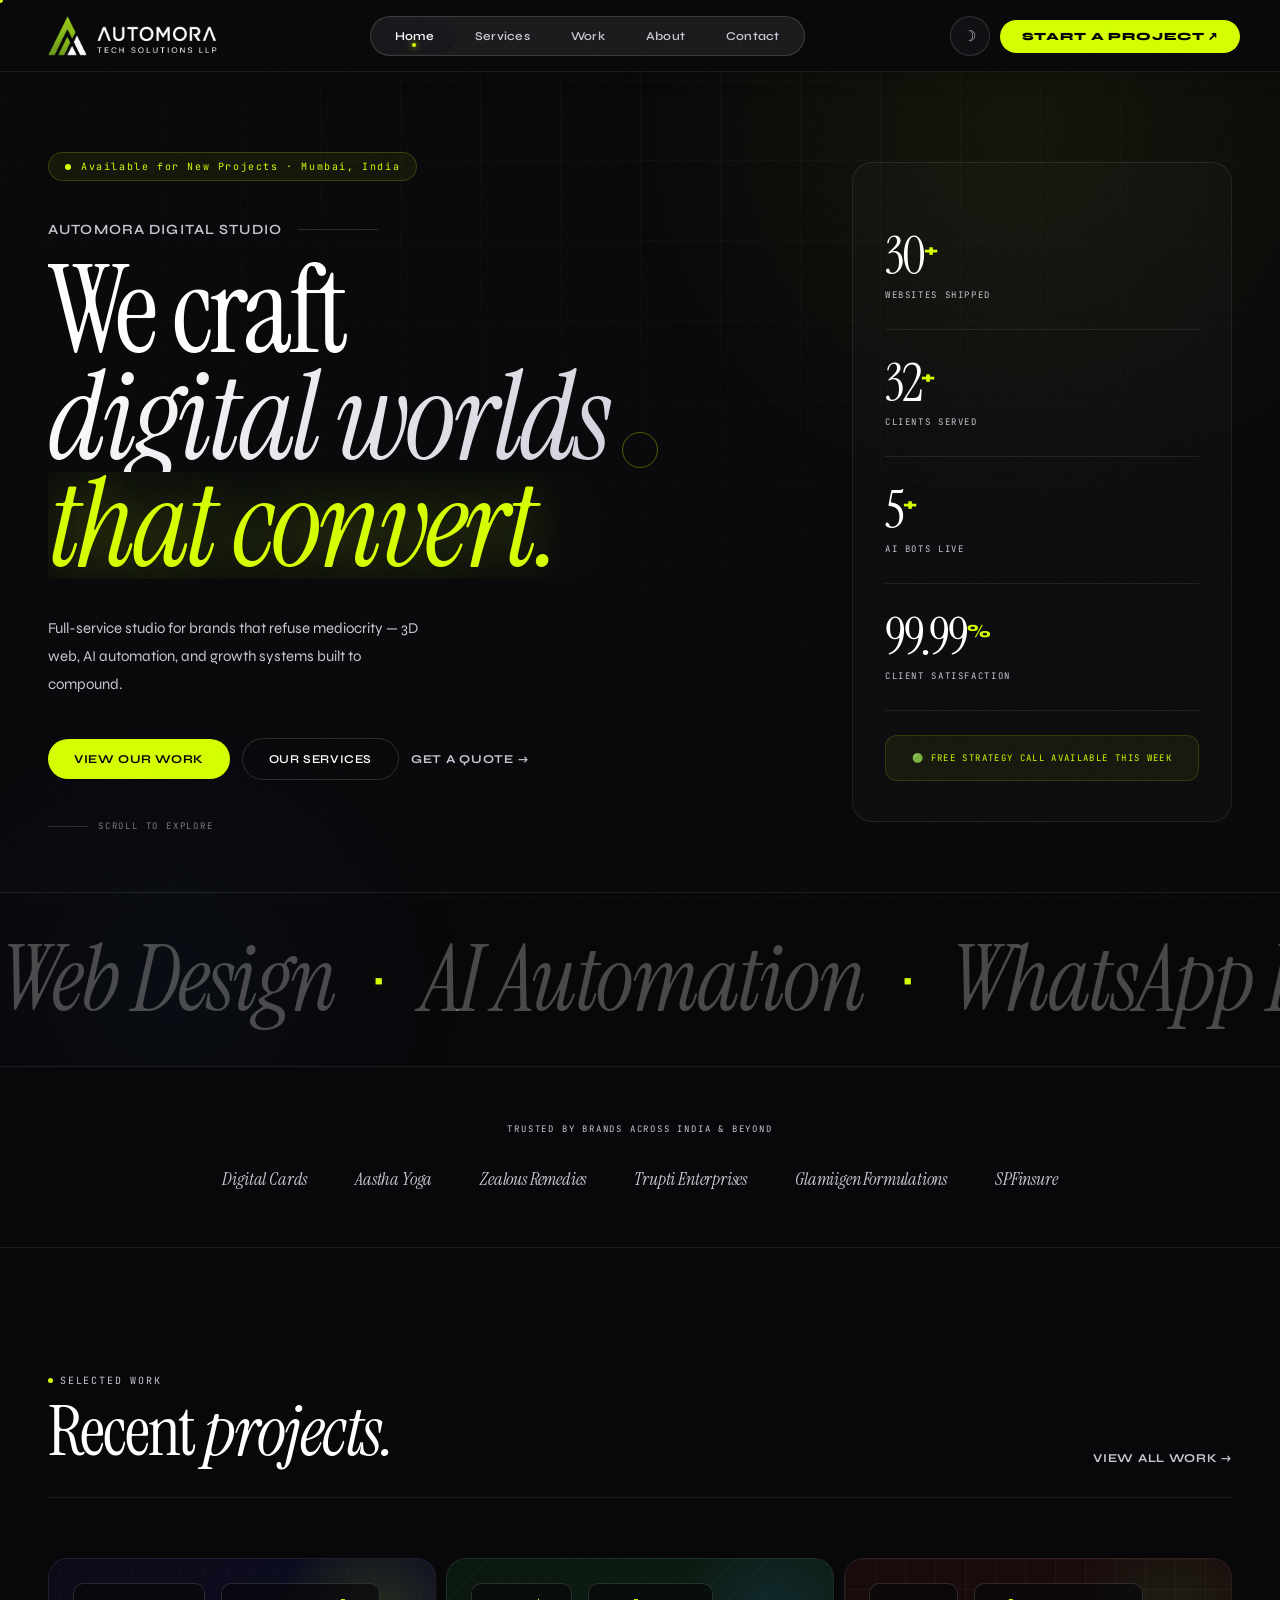
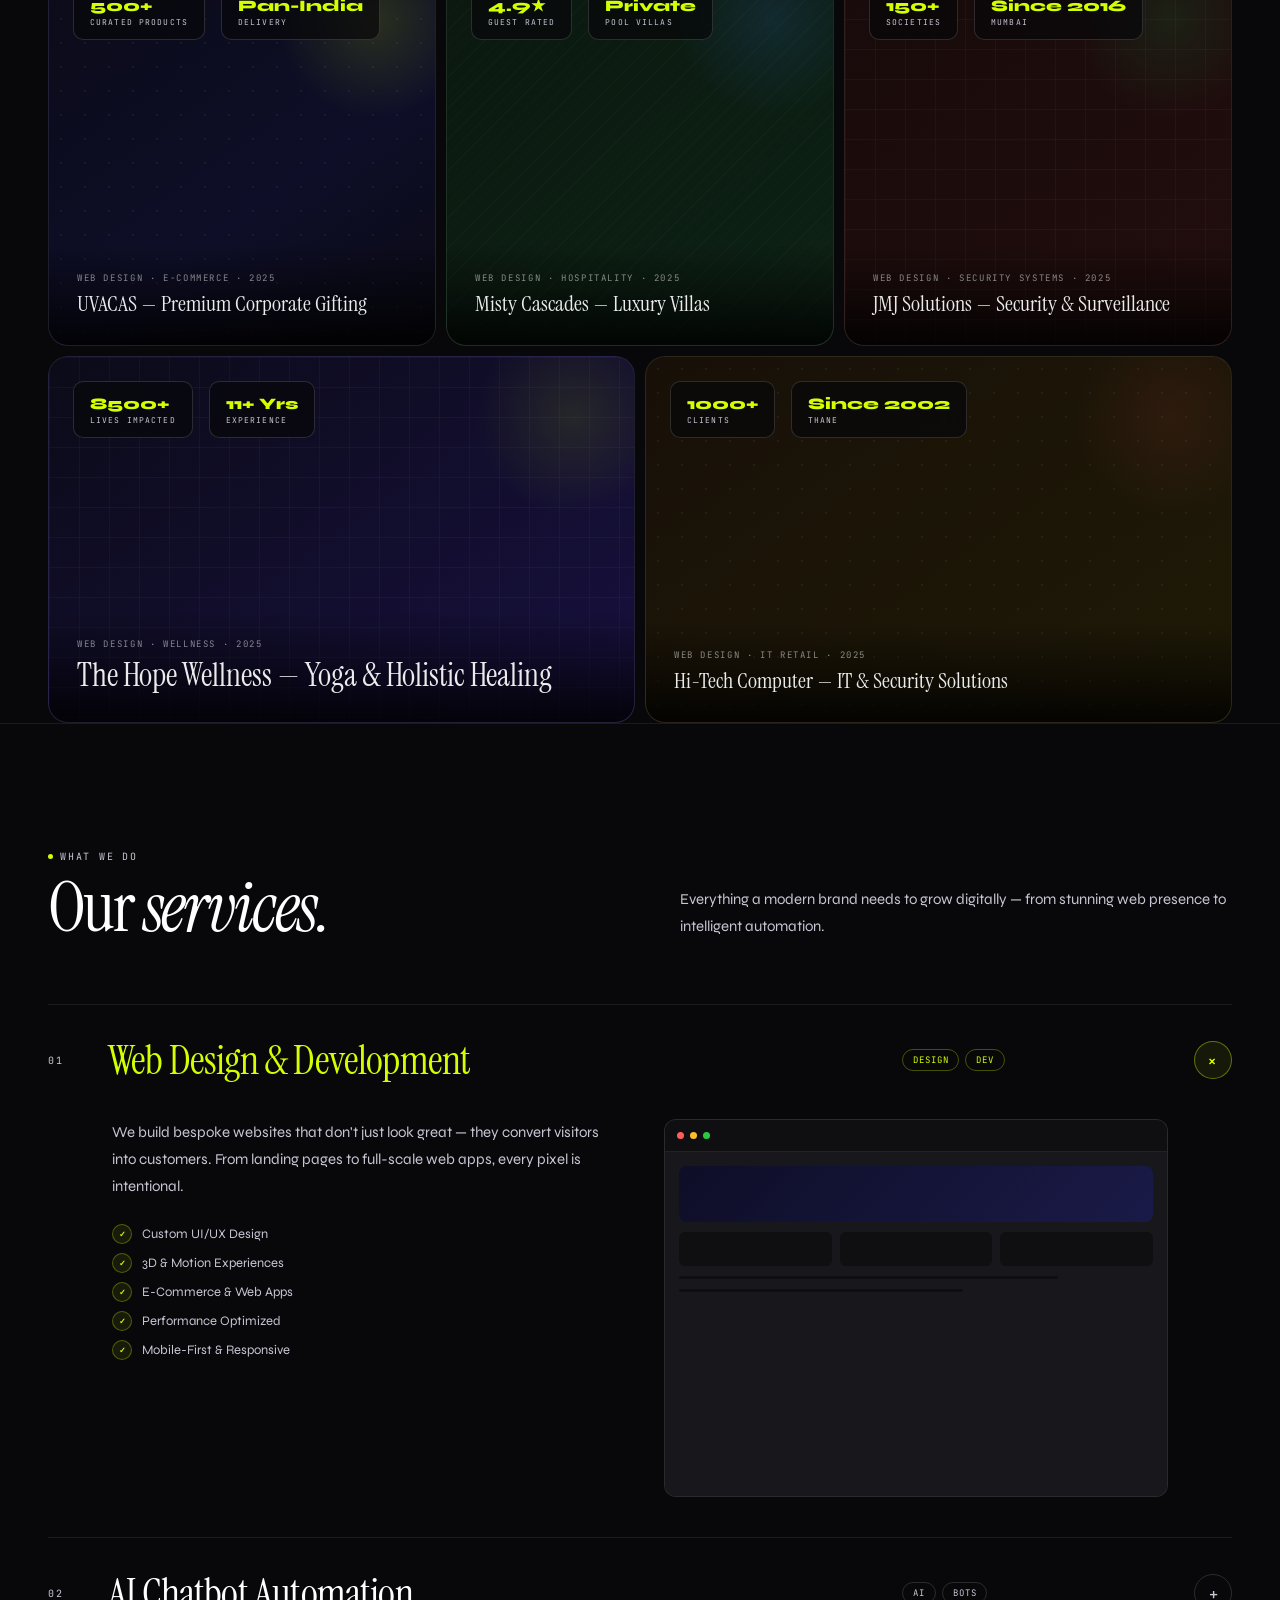
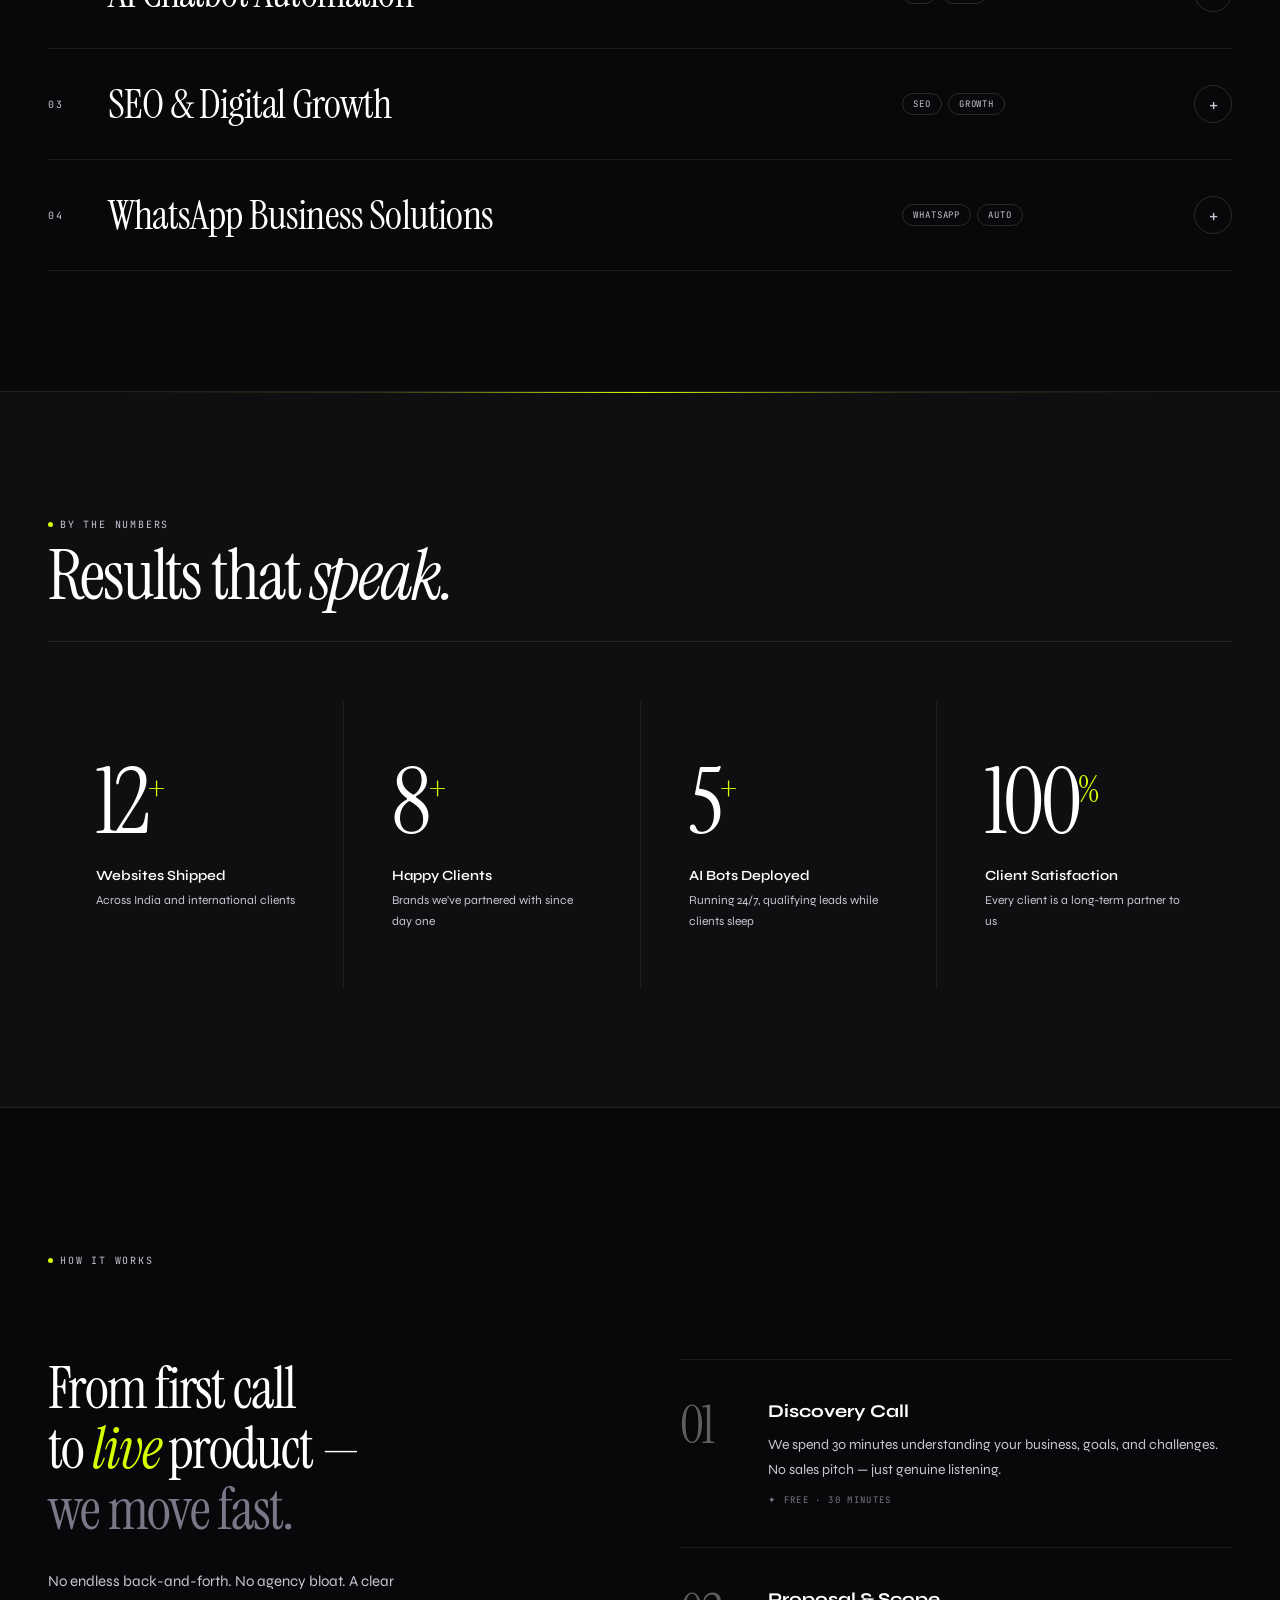
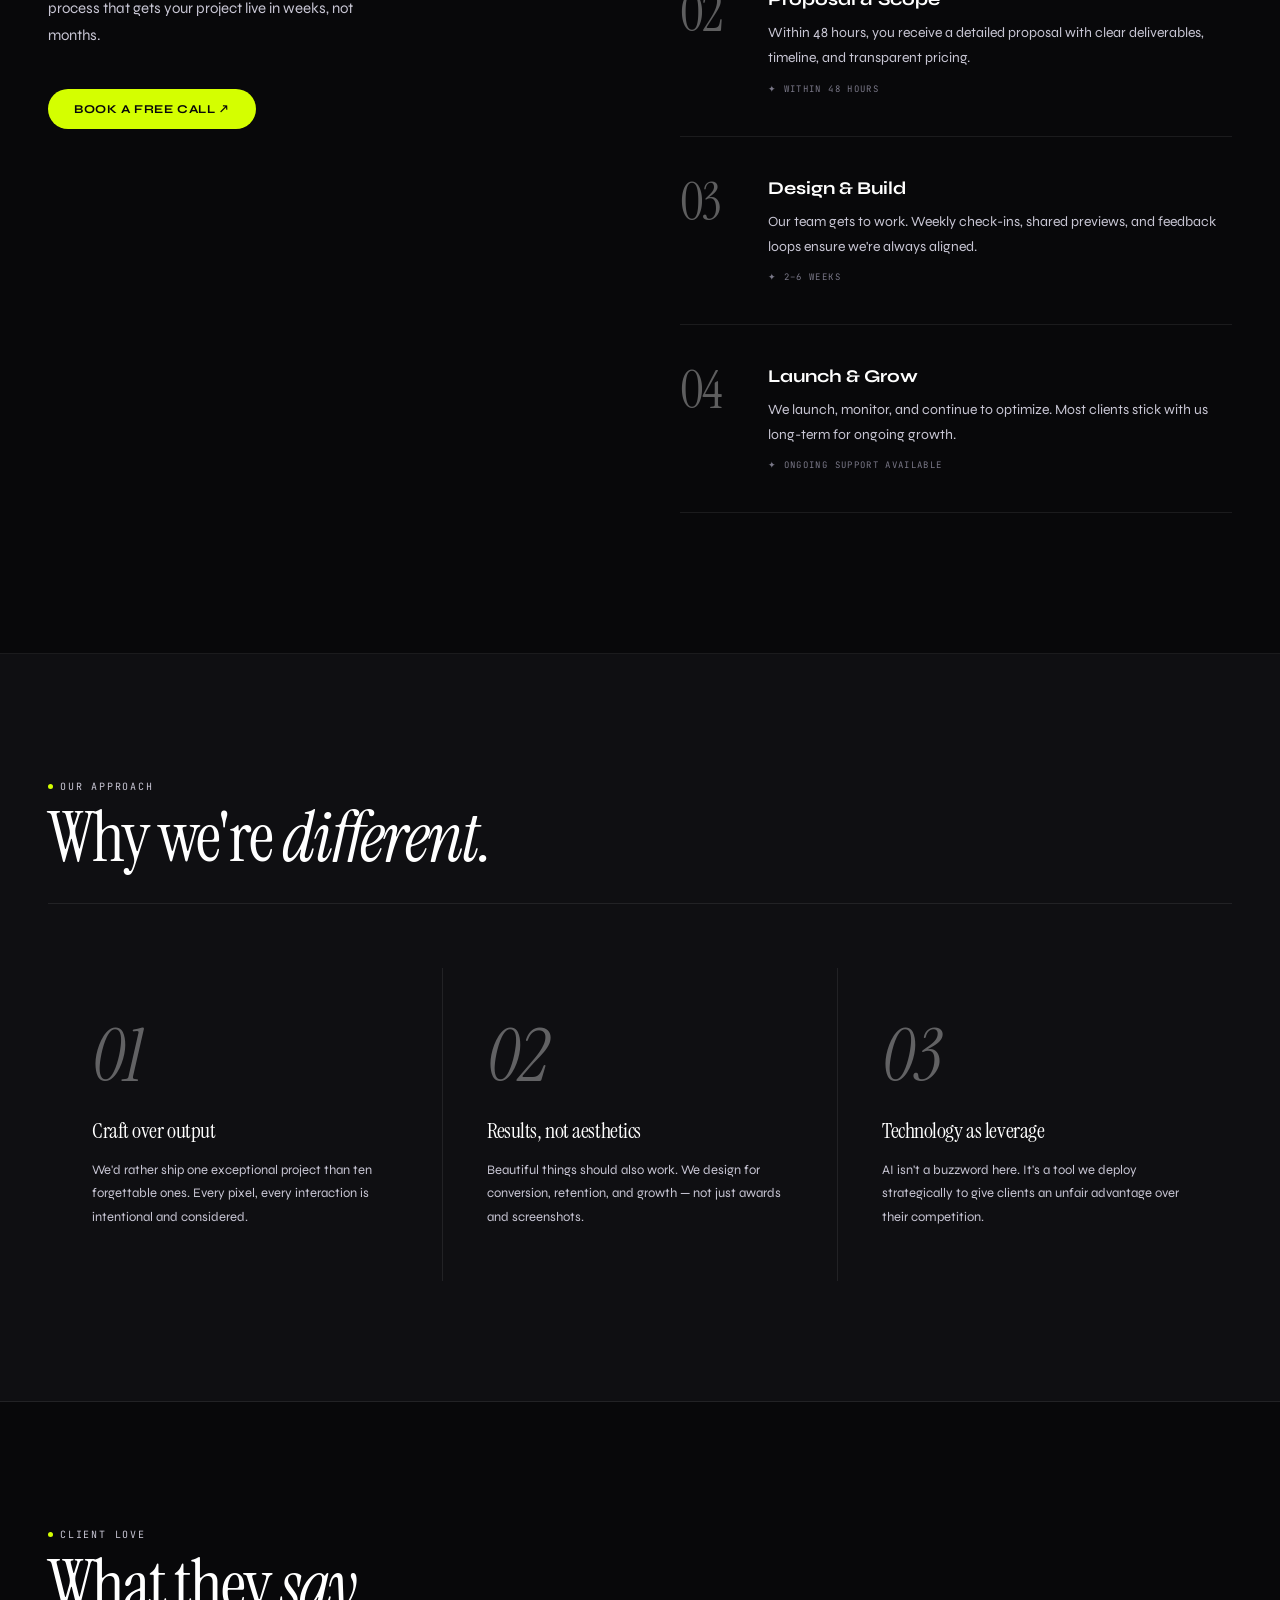
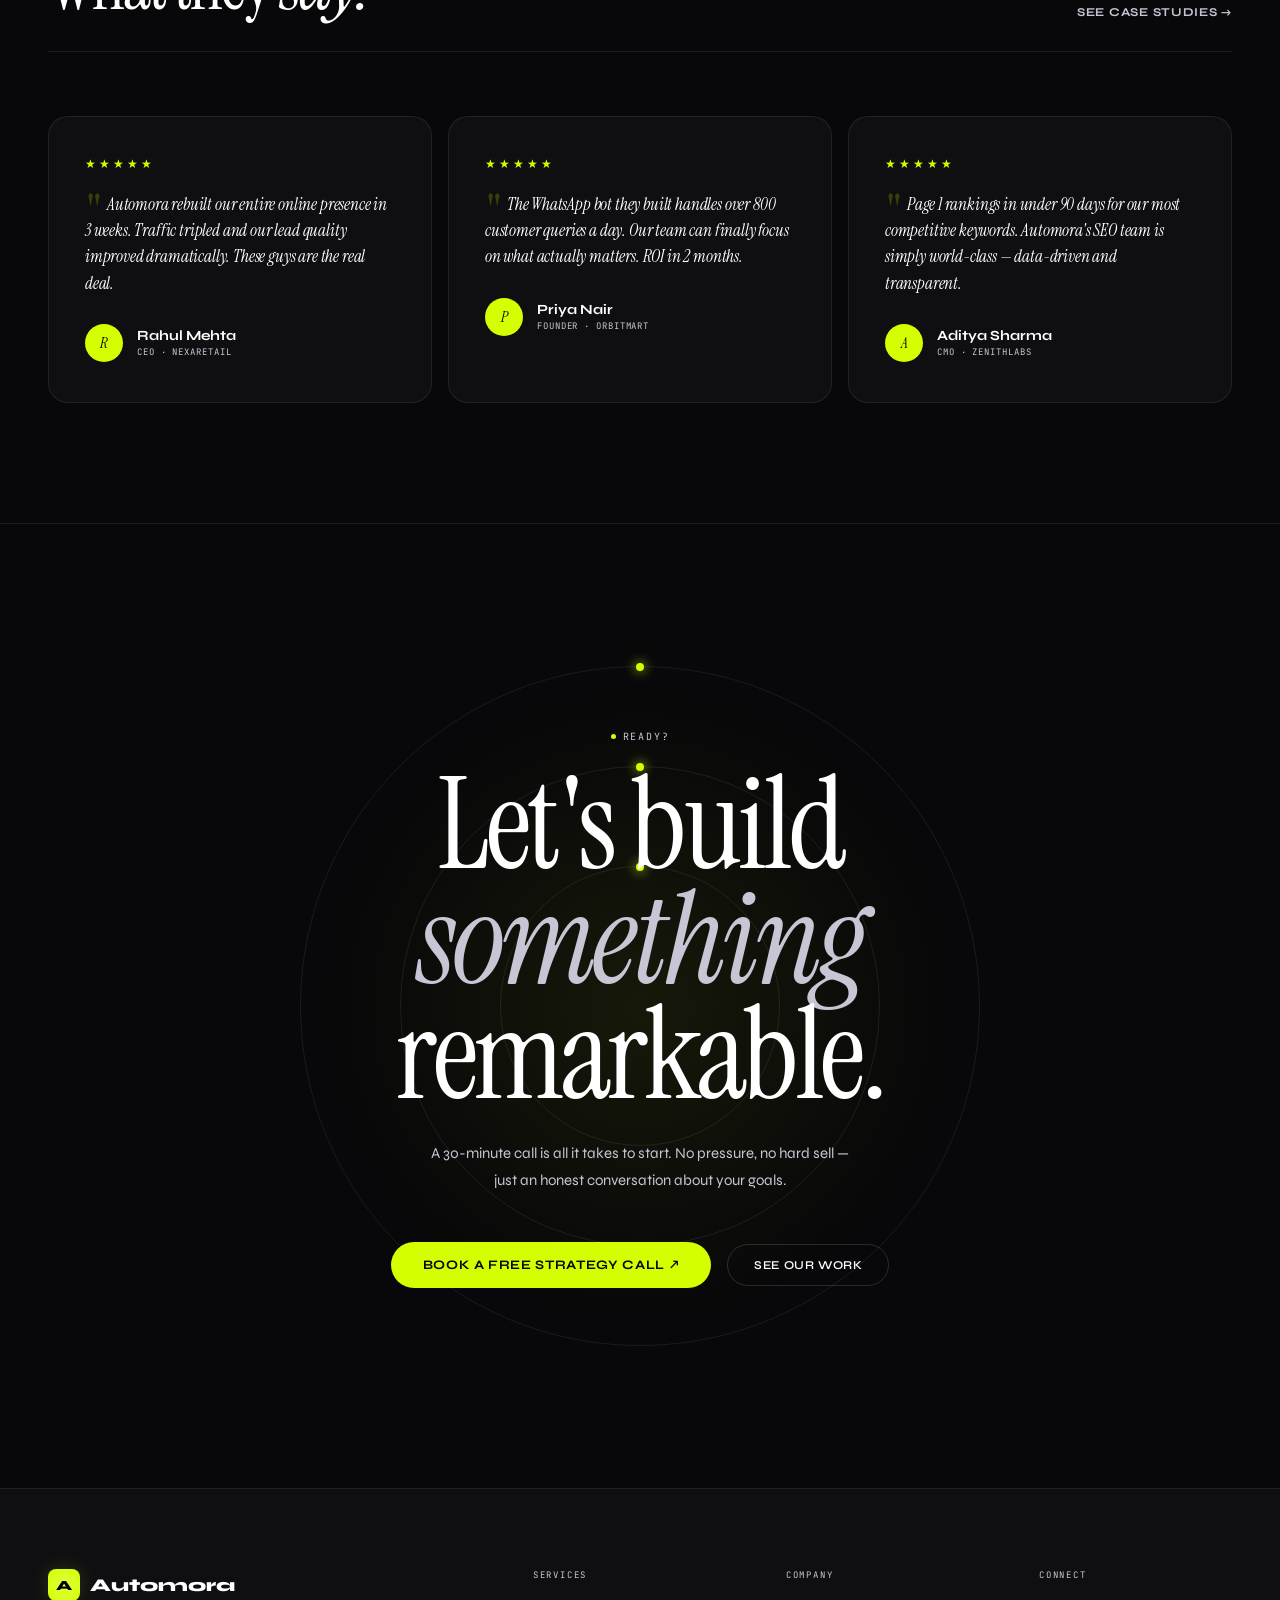
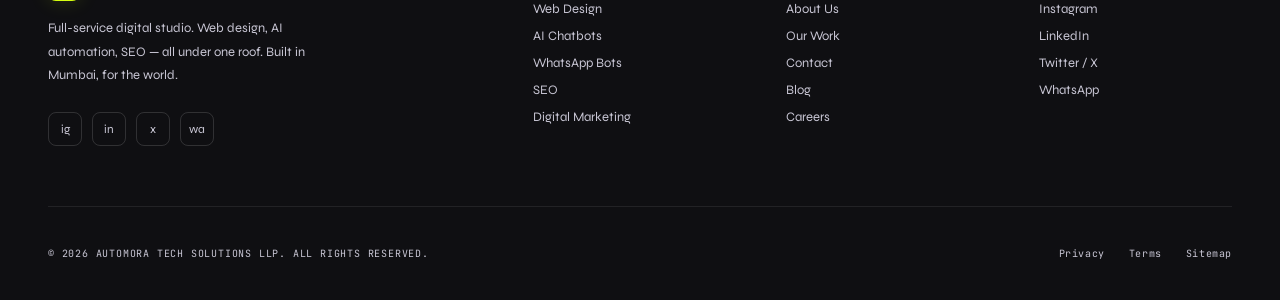
==== commit e902ad9e: "Remove old work projects, keep only 5 new clients" ====
--- a/index.html
+++ b/index.html
@@ -1768,59 +1768,6 @@
         <button class="btn-link" onclick="go('work',null)">View All Work →</button>
       </div>
       <div class="bento-grid">
-        <a href="https://dcards.academy.gptechglobal.com/" target="_blank" class="bc bc1 bg-a rv">
-          <img src="images/dcards.png" alt="Digital Cards Academy - Custom Web Design Project by Automora" loading="lazy" width="800" height="500">
-          <div class="bcv"><div class="bc-pattern patt-dots"></div></div>
-          <div class="bc-orb" style="background:radial-gradient(ellipse,rgba(212,255,0,.12) 0%,transparent 70%);"></div>
-          <div class="bc-stats">
-            <div class="bc-stat"><div class="bcs-n">18K</div><div class="bcs-l">Users Reached</div></div>
-            <div class="bc-stat"><div class="bcs-n">+240%</div><div class="bcs-l">Conversion</div></div>
-          </div>
-          <div class="bc-info">
-            <div class="bc-cat">Web Design · Digital Cards · 2025</div>
-            <div class="bc-title">Digital Cards Academy</div>
-          </div>
-          <div class="bc-arrow">↗</div>
-        </a>
-        <a href="https://www.truptienterprises.org/" target="_blank" class="bc bc2 bg-b rv d1">
-          <img src="images/trupti.png" alt="Trupti Enterprises - Corporate Website Development Mumbai" loading="lazy" width="600" height="450">
-          <div class="bcv"><div class="bc-pattern patt-lines"></div></div>
-          <div class="bc-orb" style="background:radial-gradient(ellipse,rgba(37,211,102,.1) 0%,transparent 70%);"></div>
-          <div class="bc-info">
-            <div class="bc-cat">Web Design · Corporate · 2025</div>
-            <div class="bc-title">Trupti Enterprises</div>
-          </div>
-          <div class="bc-arrow">↗</div>
-        </a>
-        <a href="https://zealousremedies.vercel.app/" target="_blank" class="bc bc3 bg-c rv d2">
-          <img src="images/zealous.png" alt="Zealous Remedies - Healthcare Website Design Portfolio" loading="lazy" width="400" height="400">
-          <div class="bcv"><div class="bc-pattern patt-grid"></div></div>
-          <div class="bc-info">
-            <div class="bc-cat">Web Design · Healthcare · 2024</div>
-            <div class="bc-title">Zealous Remedies</div>
-          </div>
-          <div class="bc-arrow">↗</div>
-        </a>
-        <a href="https://aastha-yoga.vercel.app/" target="_blank" class="bc bc4 bg-d rv d3">
-          <img src="images/aastha.png" alt="Aastha Yoga - Wellness Platform Web Development" loading="lazy" width="400" height="400">
-          <div class="bcv"></div>
-          <div class="bc-orb" style="background:radial-gradient(ellipse,rgba(61,139,255,.1) 0%,transparent 70%);"></div>
-          <div class="bc-info">
-            <div class="bc-cat">Web Design · Wellness · 2024</div>
-            <div class="bc-title">Aastha Yoga</div>
-          </div>
-          <div class="bc-arrow">↗</div>
-        </a>
-        <a href="https://spfinsure.com/" target="_blank" class="bc bc5 bg-e rv d4">
-          <img src="images/spfinsure.png" alt="SPF Insure - Insurance Website Design and Development" loading="lazy" width="400" height="400">
-          <div class="bcv"><div class="bc-pattern patt-dots"></div></div>
-          <div class="bc-orb" style="background:radial-gradient(ellipse,rgba(212,255,0,.08) 0%,transparent 70%);top:auto;bottom:-40px;left:-40px;right:auto;"></div>
-          <div class="bc-info">
-            <div class="bc-cat">Web Design · Insurance · 2024</div>
-            <div class="bc-title">SPF Insure</div>
-          </div>
-          <div class="bc-arrow">↗</div>
-        </a>
         <!-- UVACAS Gifting — Premium Corporate Gifting -->
         <a href="https://uvacasgifting.com/" target="_blank" class="bc bc3 bg-a rv" data-cat="ecomm" style="grid-column: span 4;">
           <div class="bcv"><div class="bc-pattern patt-dots"></div></div>
@@ -2406,50 +2353,6 @@
     <button class="wfb" onclick="wfilt(this,'ecomm')">E-Commerce</button>
   </div>
   <div id="pg" class="full-bento" style="padding-top:20px;">
-    <a href="https://dcards.academy.gptechglobal.com/" target="_blank" class="bc fb1 bg-a rv" data-cat="web">
-      <img src="images/dcards.png" alt="Digital Cards Academy" loading="lazy">
-      <div class="bcv"><div class="bc-pattern patt-dots"></div></div>
-      <div class="bc-orb" style="background:radial-gradient(ellipse,rgba(212,255,0,.12) 0%,transparent 70%);"></div>
-      <div class="bc-stats">
-        <div class="bc-stat"><div class="bcs-n">18K</div><div class="bcs-l">Reach</div></div>
-        <div class="bc-stat"><div class="bcs-n">+240%</div><div class="bcs-l">Conversion</div></div>
-      </div>
-      <div class="bc-info"><div class="bc-cat">Web Design · Digital Cards · 2025</div><div class="bc-title">Digital Business Cards</div></div>
-      <div class="bc-arrow">↗</div>
-    </a>
-    <a href="https://www.truptienterprises.org/" target="_blank" class="bc fb2 bg-b rv d1" data-cat="web">
-      <img src="images/trupti.png" alt="Trupti Enterprises" loading="lazy">
-      <div class="bcv"><div class="bc-pattern patt-lines"></div></div>
-      <div class="bc-orb" style="background:radial-gradient(ellipse,rgba(37,211,102,.1) 0%,transparent 70%);"></div>
-      <div class="bc-info"><div class="bc-cat">Web Design · Corporate · 2025</div><div class="bc-title">Trupti Enterprises — Business Solutions</div></div>
-      <div class="bc-arrow">↗</div>
-    </a>
-    <a href="https://zealousremedies.vercel.app/" target="_blank" class="bc fb3 bg-c rv d2" data-cat="web">
-      <img src="images/zealous.png" alt="Zealous Remedies" loading="lazy">
-      <div class="bcv"><div class="bc-pattern patt-grid"></div></div>
-      <div class="bc-info"><div class="bc-cat">Web Design · Healthcare · 2024</div><div class="bc-title">Zealous Remedies — Pharma Solutions</div></div>
-      <div class="bc-arrow">↗</div>
-    </a>
-    <a href="https://aastha-yoga.vercel.app/" target="_blank" class="bc fb4 bg-d rv d3" data-cat="web">
-      <img src="images/aastha.png" alt="Aastha Yoga" loading="lazy">
-      <div class="bcv"></div>
-      <div class="bc-orb" style="background:radial-gradient(ellipse,rgba(61,139,255,.12) 0%,transparent 70%);"></div>
-      <div class="bc-info"><div class="bc-cat">Web Design · Wellness · 2024</div><div class="bc-title">Aastha Yoga — Wellness Platform</div></div>
-      <div class="bc-arrow">↗</div>
-    </a>
-    <a href="https://spfinsure.com/" target="_blank" class="bc fb5 bg-e rv" data-cat="web">
-      <img src="images/spfinsure.png" alt="SPF Insure" loading="lazy">
-      <div class="bcv"><div class="bc-pattern patt-dots"></div></div>
-      <div class="bc-info"><div class="bc-cat">Web Design · Insurance · 2024</div><div class="bc-title">SPF Insure — Insurance Solutions</div></div>
-      <div class="bc-arrow">↗</div>
-    </a>
-    <a href="https://shreesadgurudental.com/" target="_blank" class="bc fb6 bg-a rv d1" data-cat="web">
-      <img src="images/sadguru.png" alt="Shree Sadguru Dental - Healthcare Clinic Website Development" loading="lazy" width="400" height="400">
-      <div class="bcv"><div class="bc-pattern patt-lines"></div></div>
-      <div class="bc-orb" style="background:radial-gradient(ellipse,rgba(212,255,0,.1) 0%,transparent 70%);top:auto;bottom:-30px;"></div>
-      <div class="bc-info"><div class="bc-cat">Web Design · Healthcare · 2024</div><div class="bc-title">Shree Sadguru Dental — Dental Clinic</div></div>
-      <div class="bc-arrow">↗</div>
-    </a>
     <!-- UVACAS Gifting -->
     <a href="https://uvacasgifting.com/" target="_blank" class="bc fb3 bg-b rv" data-cat="ecomm">
       <div class="bcv"><div class="bc-pattern patt-dots"></div></div>
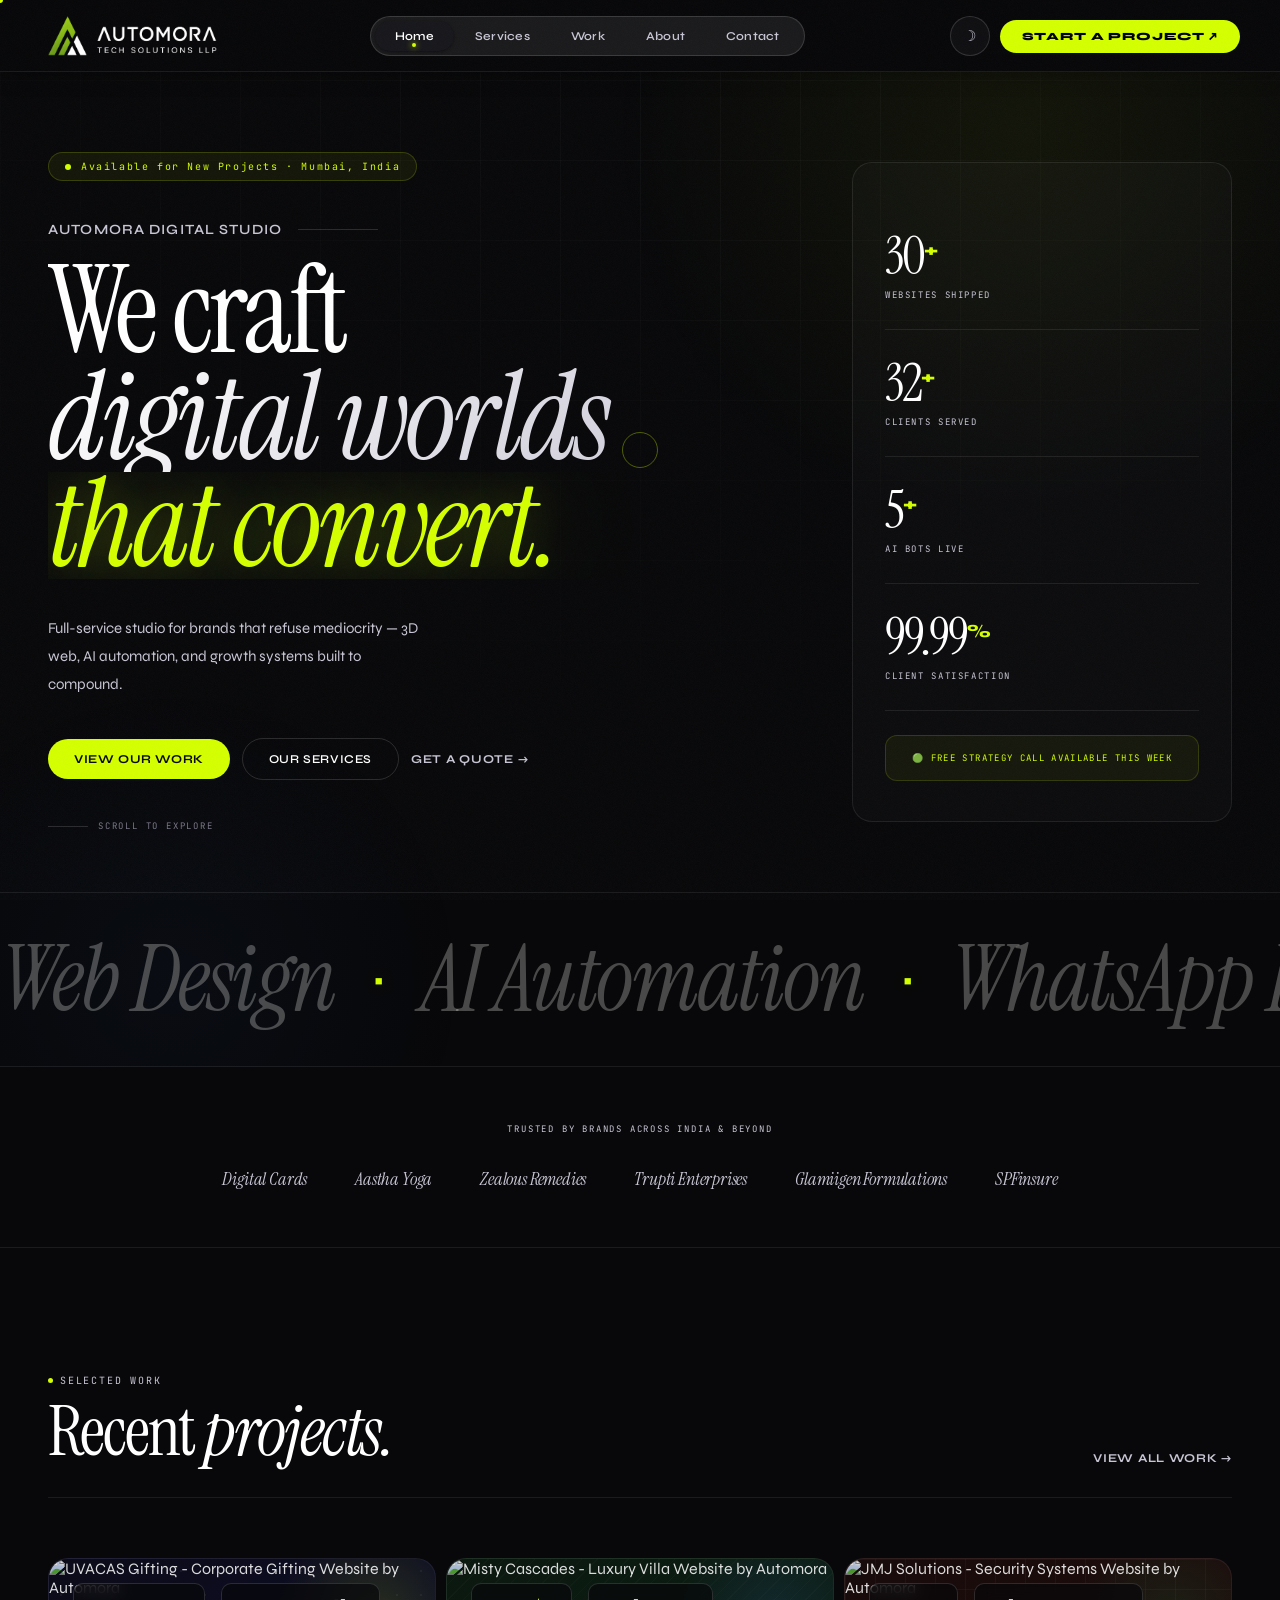
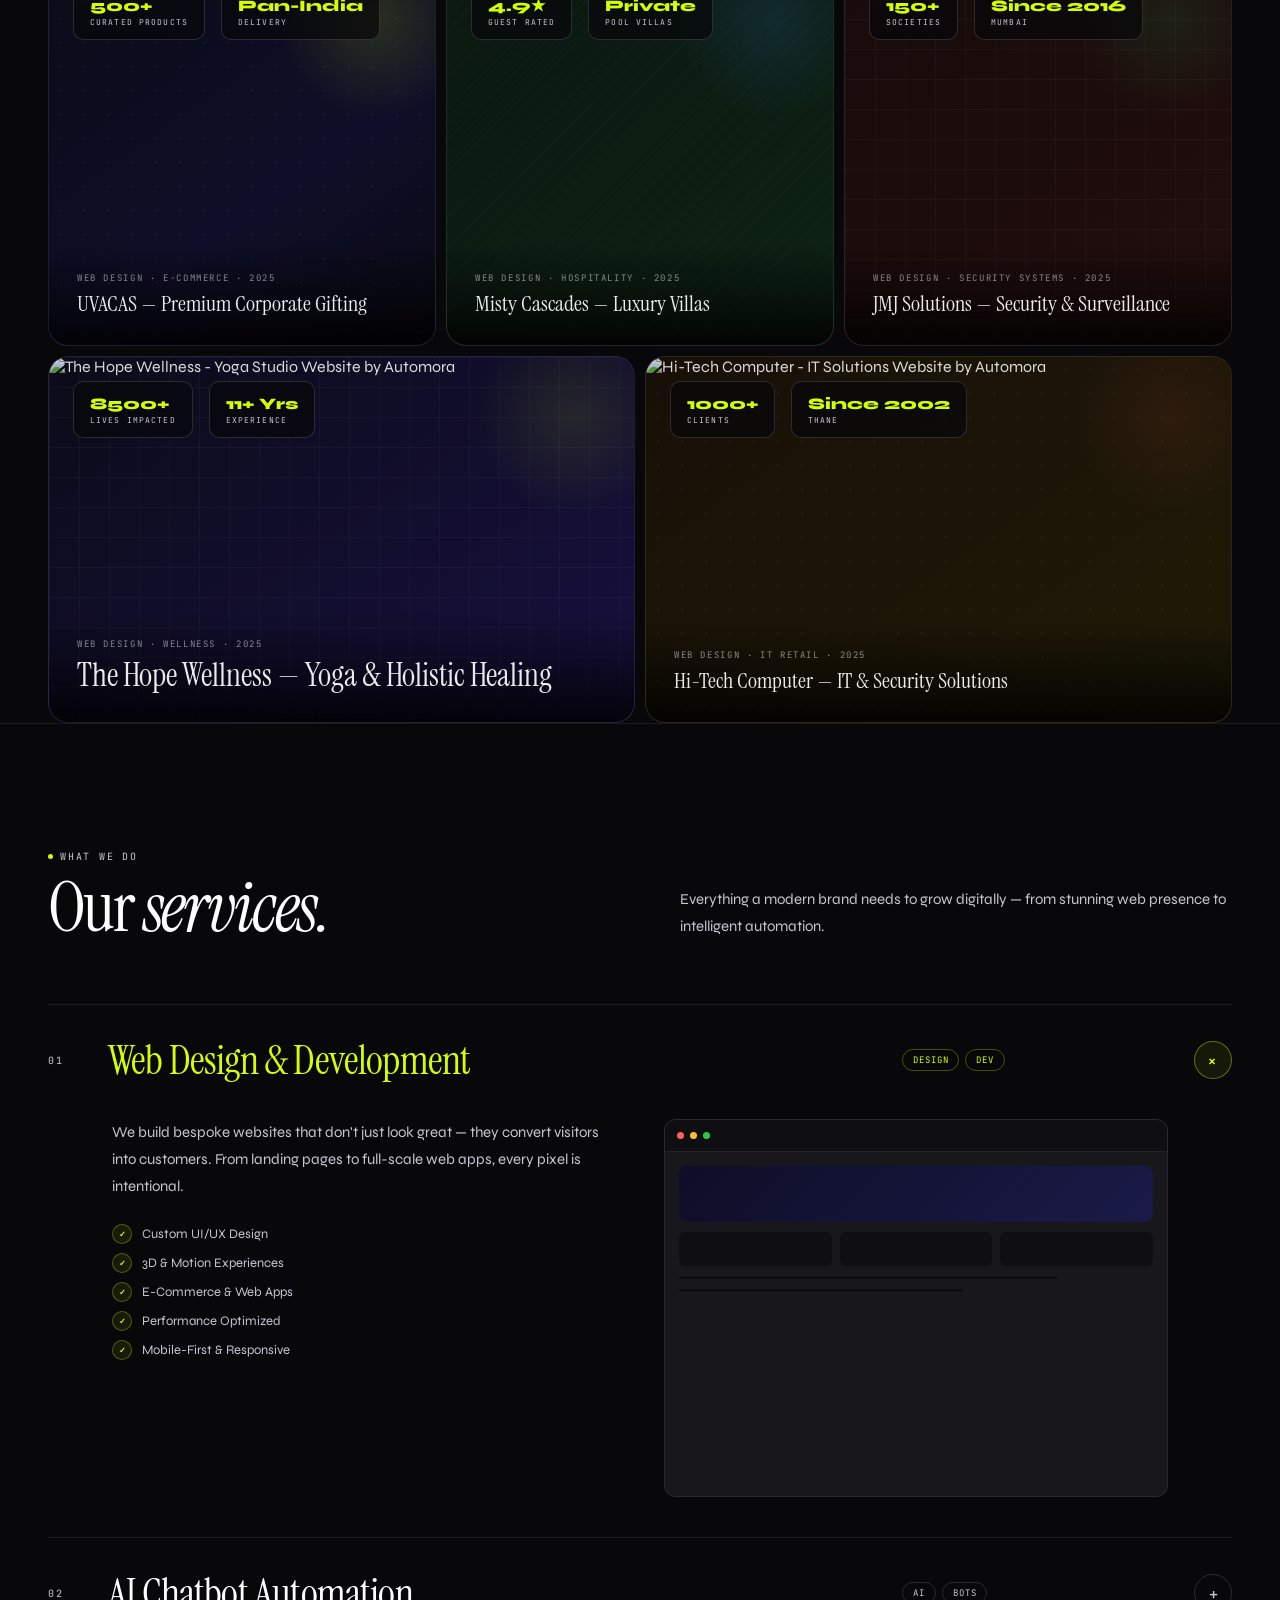
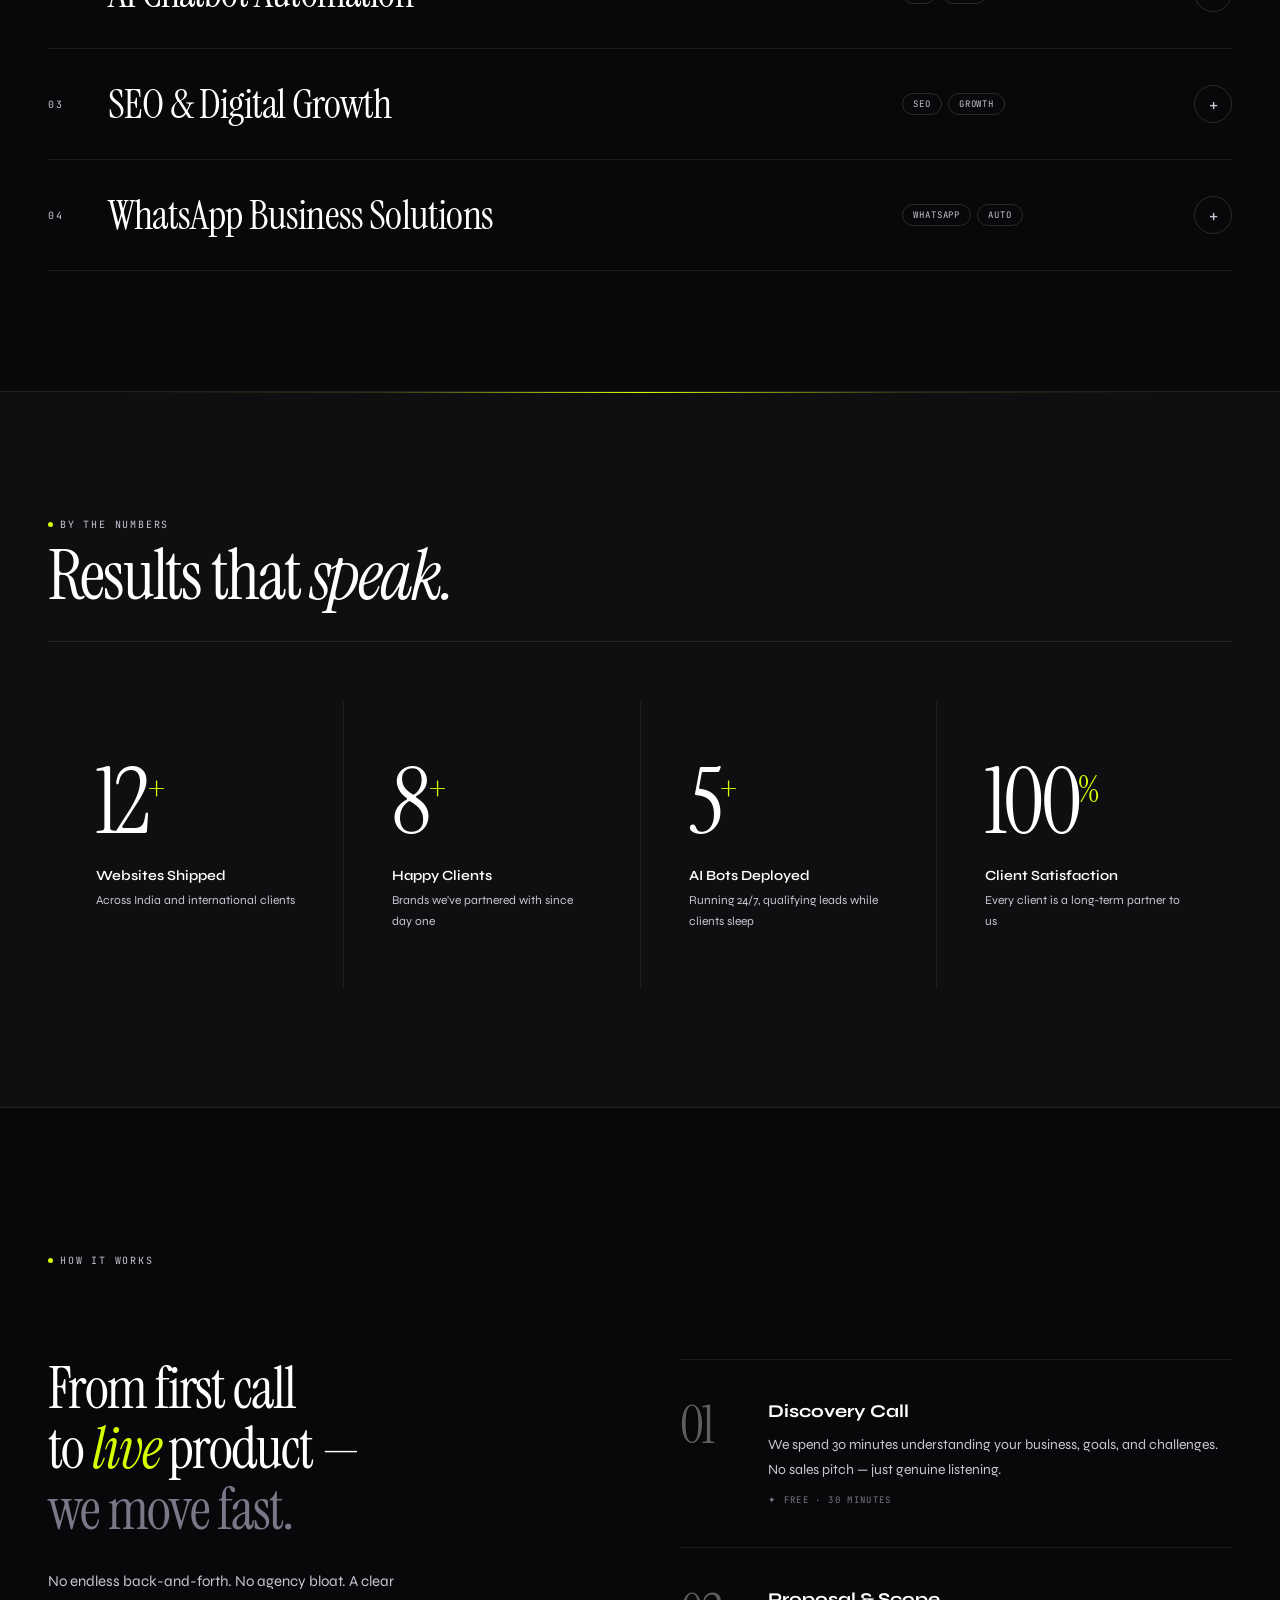
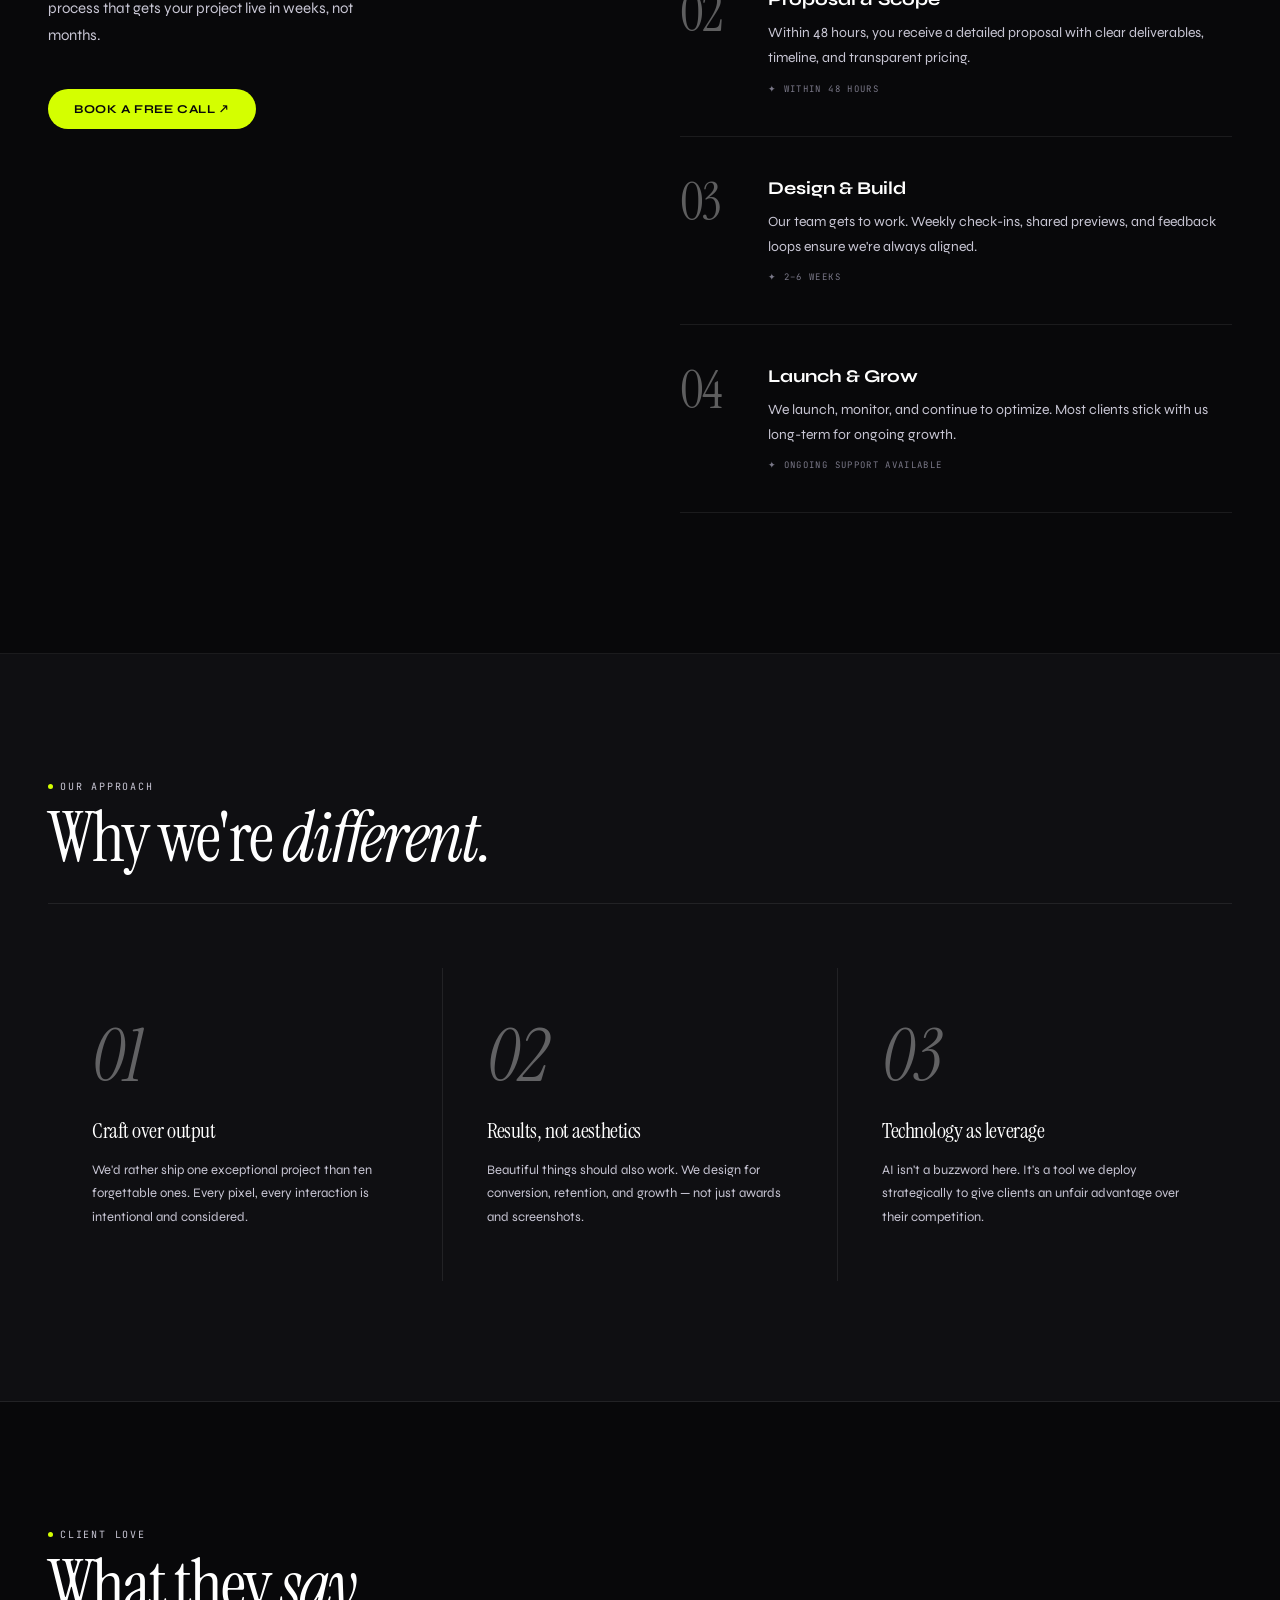
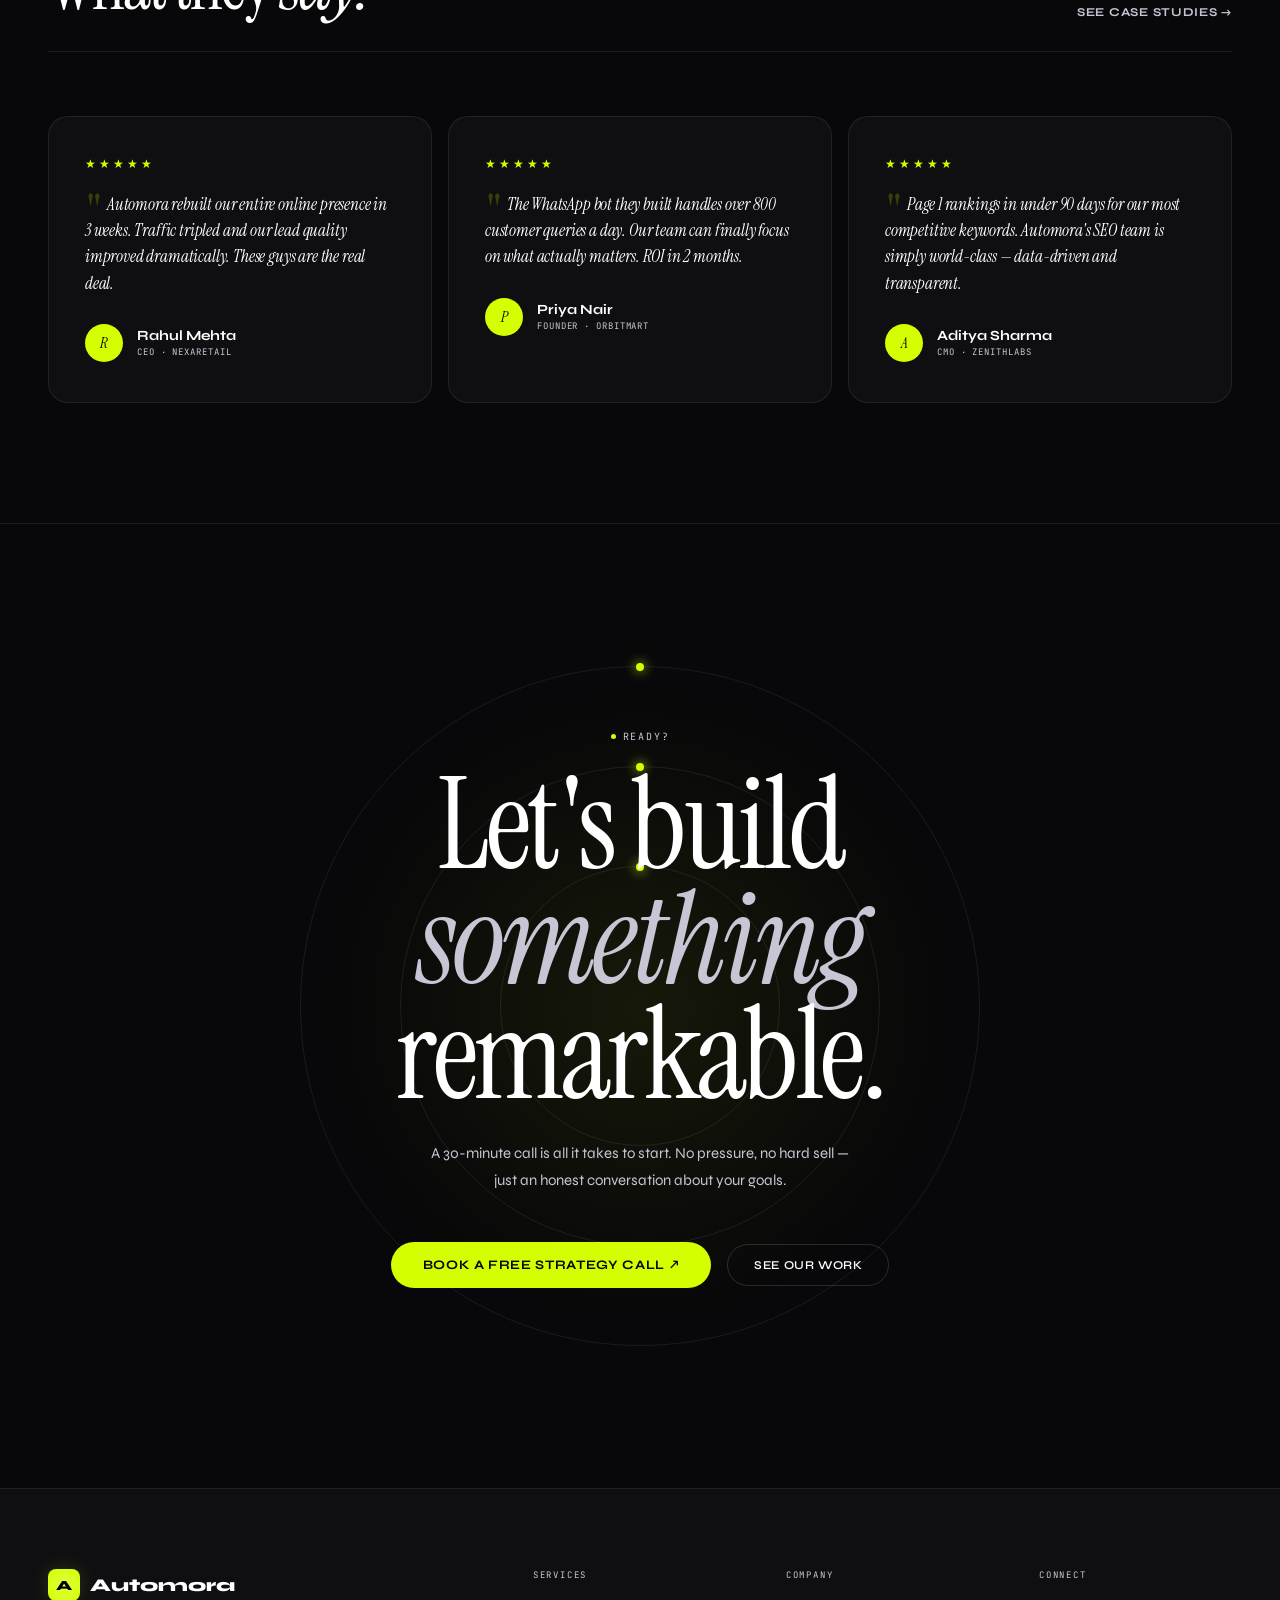
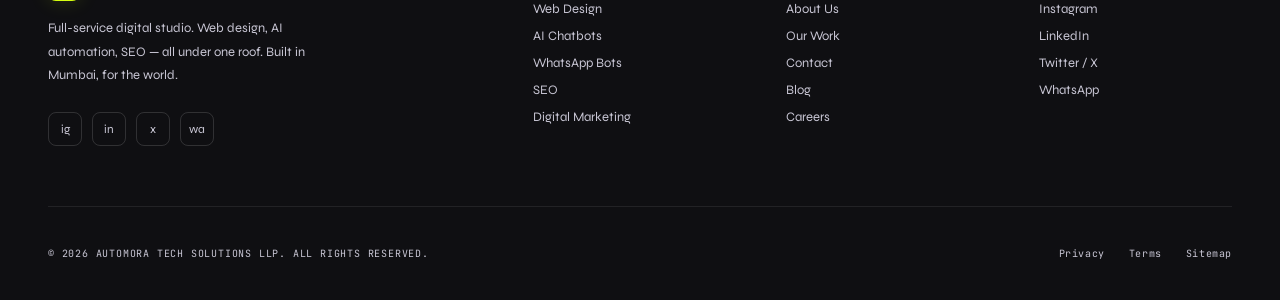
==== commit 9ef748fe: "Add combo preview: mshots hero thumbnails + live iframe modal for work grid" ====
--- a/index.html
+++ b/index.html
@@ -1769,7 +1769,8 @@
       </div>
       <div class="bento-grid">
         <!-- UVACAS Gifting — Premium Corporate Gifting -->
-        <a href="https://uvacasgifting.com/" target="_blank" class="bc bc3 bg-a rv" data-cat="ecomm" style="grid-column: span 4;">
+        <a href="https://uvacasgifting.com/" onclick="openPreview('https://uvacasgifting.com/');return false;" class="bc bc3 bg-a rv" data-cat="ecomm" style="grid-column: span 4;">
+          <img src="https://s.wordpress.com/mshots/v1/https%3A//uvacasgifting.com?w=800" alt="UVACAS Gifting - Corporate Gifting Website by Automora" loading="lazy" style="position:absolute;inset:0;width:100%;height:100%;object-fit:cover;object-position:top;opacity:0.85;z-index:1;">
           <div class="bcv"><div class="bc-pattern patt-dots"></div></div>
           <div class="bc-orb" style="background:radial-gradient(ellipse,rgba(212,255,0,.14) 0%,transparent 70%);"></div>
           <div class="bc-stats">
@@ -1783,7 +1784,8 @@
           <div class="bc-arrow">↗</div>
         </a>
         <!-- Misty Cascades — Luxury Villas Karjat -->
-        <a href="https://mistycascades.com/" target="_blank" class="bc bc4 bg-b rv d1" data-cat="web" style="grid-column: span 4;">
+        <a href="https://mistycascades.com/" onclick="openPreview('https://mistycascades.com/');return false;" class="bc bc4 bg-b rv d1" data-cat="web" style="grid-column: span 4;">
+          <img src="https://s.wordpress.com/mshots/v1/https%3A//mistycascades.com?w=800" alt="Misty Cascades - Luxury Villa Website by Automora" loading="lazy" style="position:absolute;inset:0;width:100%;height:100%;object-fit:cover;object-position:top;opacity:0.85;z-index:1;">
           <div class="bcv"><div class="bc-pattern patt-lines"></div></div>
           <div class="bc-orb" style="background:radial-gradient(ellipse,rgba(61,139,255,.12) 0%,transparent 70%);"></div>
           <div class="bc-stats">
@@ -1797,7 +1799,8 @@
           <div class="bc-arrow">↗</div>
         </a>
         <!-- JMJ Solutions — Security & Surveillance -->
-        <a href="https://www.jmjsolutions.in/" target="_blank" class="bc bc5 bg-c rv d2" data-cat="web" style="grid-column: span 4;">
+        <a href="https://www.jmjsolutions.in/" onclick="openPreview('https://www.jmjsolutions.in/');return false;" class="bc bc5 bg-c rv d2" data-cat="web" style="grid-column: span 4;">
+          <img src="https://s.wordpress.com/mshots/v1/https%3A//www.jmjsolutions.in?w=800" alt="JMJ Solutions - Security Systems Website by Automora" loading="lazy" style="position:absolute;inset:0;width:100%;height:100%;object-fit:cover;object-position:top;opacity:0.85;z-index:1;">
           <div class="bcv"><div class="bc-pattern patt-grid"></div></div>
           <div class="bc-orb" style="background:radial-gradient(ellipse,rgba(37,211,102,.1) 0%,transparent 70%);"></div>
           <div class="bc-stats">
@@ -1811,7 +1814,8 @@
           <div class="bc-arrow">↗</div>
         </a>
         <!-- The Hope Wellness — Yoga & Holistic Healing -->
-        <a href="https://www.thehopewellness.com/" target="_blank" class="bc bc1 bg-d rv" data-cat="web" style="grid-column: span 6; aspect-ratio: 16/10;">
+        <a href="https://www.thehopewellness.com/" onclick="openPreview('https://www.thehopewellness.com/');return false;" class="bc bc1 bg-d rv" data-cat="web" style="grid-column: span 6; aspect-ratio: 16/10;">
+          <img src="https://s.wordpress.com/mshots/v1/https%3A//www.thehopewellness.com?w=900" alt="The Hope Wellness - Yoga Studio Website by Automora" loading="lazy" style="position:absolute;inset:0;width:100%;height:100%;object-fit:cover;object-position:top;opacity:0.85;z-index:1;">
           <div class="bcv"><div class="bc-pattern patt-grid"></div></div>
           <div class="bc-orb" style="background:radial-gradient(ellipse,rgba(212,255,0,.1) 0%,transparent 70%);"></div>
           <div class="bc-stats">
@@ -1825,7 +1829,8 @@
           <div class="bc-arrow">↗</div>
         </a>
         <!-- Hi-Tech Computer — IT & Security Solutions -->
-        <a href="https://www.hitech.computer/" target="_blank" class="bc bc2 bg-e rv d1" data-cat="web" style="grid-column: span 6; aspect-ratio: 16/10;">
+        <a href="https://www.hitech.computer/" onclick="openPreview('https://www.hitech.computer/');return false;" class="bc bc2 bg-e rv d1" data-cat="web" style="grid-column: span 6; aspect-ratio: 16/10;">
+          <img src="https://s.wordpress.com/mshots/v1/https%3A//www.hitech.computer?w=800" alt="Hi-Tech Computer - IT Solutions Website by Automora" loading="lazy" style="position:absolute;inset:0;width:100%;height:100%;object-fit:cover;object-position:top;opacity:0.85;z-index:1;">
           <div class="bcv"><div class="bc-pattern patt-dots"></div></div>
           <div class="bc-orb" style="background:radial-gradient(ellipse,rgba(255,93,93,.08) 0%,transparent 70%);"></div>
           <div class="bc-stats">
@@ -2354,7 +2359,8 @@
   </div>
   <div id="pg" class="full-bento" style="padding-top:20px;">
     <!-- UVACAS Gifting -->
-    <a href="https://uvacasgifting.com/" target="_blank" class="bc fb3 bg-b rv" data-cat="ecomm">
+    <a href="https://uvacasgifting.com/" onclick="openPreview('https://uvacasgifting.com/');return false;" class="bc fb3 bg-b rv" data-cat="ecomm">
+      <img src="https://s.wordpress.com/mshots/v1/https%3A//uvacasgifting.com?w=800" alt="UVACAS Gifting" loading="lazy" style="position:absolute;inset:0;width:100%;height:100%;object-fit:cover;object-position:top;opacity:0.85;z-index:1;">
       <div class="bcv"><div class="bc-pattern patt-dots"></div></div>
       <div class="bc-orb" style="background:radial-gradient(ellipse,rgba(212,255,0,.12) 0%,transparent 70%);"></div>
       <div class="bc-stats">
@@ -2365,7 +2371,8 @@
       <div class="bc-arrow">↗</div>
     </a>
     <!-- Misty Cascades -->
-    <a href="https://mistycascades.com/" target="_blank" class="bc fb4 bg-c rv d1" data-cat="web">
+    <a href="https://mistycascades.com/" onclick="openPreview('https://mistycascades.com/');return false;" class="bc fb4 bg-c rv d1" data-cat="web">
+      <img src="https://s.wordpress.com/mshots/v1/https%3A//mistycascades.com?w=800" alt="Misty Cascades" loading="lazy" style="position:absolute;inset:0;width:100%;height:100%;object-fit:cover;object-position:top;opacity:0.85;z-index:1;">
       <div class="bcv"><div class="bc-pattern patt-lines"></div></div>
       <div class="bc-orb" style="background:radial-gradient(ellipse,rgba(61,139,255,.12) 0%,transparent 70%);"></div>
       <div class="bc-stats">
@@ -2376,13 +2383,15 @@
       <div class="bc-arrow">↗</div>
     </a>
     <!-- JMJ Solutions -->
-    <a href="https://www.jmjsolutions.in/" target="_blank" class="bc fb5 bg-d rv" data-cat="web">
+    <a href="https://www.jmjsolutions.in/" onclick="openPreview('https://www.jmjsolutions.in/');return false;" class="bc fb5 bg-d rv" data-cat="web">
+      <img src="https://s.wordpress.com/mshots/v1/https%3A//www.jmjsolutions.in?w=800" alt="JMJ Solutions" loading="lazy" style="position:absolute;inset:0;width:100%;height:100%;object-fit:cover;object-position:top;opacity:0.85;z-index:1;">
       <div class="bcv"><div class="bc-pattern patt-grid"></div></div>
       <div class="bc-info"><div class="bc-cat">Security · Surveillance · 2025</div><div class="bc-title">JMJ Solutions — Security & Surveillance, Mumbai</div></div>
       <div class="bc-arrow">↗</div>
     </a>
     <!-- The Hope Wellness -->
-    <a href="https://www.thehopewellness.com/" target="_blank" class="bc fb1 bg-e rv d1" data-cat="web">
+    <a href="https://www.thehopewellness.com/" onclick="openPreview('https://www.thehopewellness.com/');return false;" class="bc fb1 bg-e rv d1" data-cat="web">
+      <img src="https://s.wordpress.com/mshots/v1/https%3A//www.thehopewellness.com?w=800" alt="The Hope Wellness" loading="lazy" style="position:absolute;inset:0;width:100%;height:100%;object-fit:cover;object-position:top;opacity:0.85;z-index:1;">
       <div class="bcv"><div class="bc-pattern patt-grid"></div></div>
       <div class="bc-orb" style="background:radial-gradient(ellipse,rgba(212,255,0,.1) 0%,transparent 70%);"></div>
       <div class="bc-stats">
@@ -2393,7 +2402,8 @@
       <div class="bc-arrow">↗</div>
     </a>
     <!-- Hi-Tech Computer -->
-    <a href="https://www.hitech.computer/" target="_blank" class="bc fb2 bg-a rv" data-cat="web">
+    <a href="https://www.hitech.computer/" onclick="openPreview('https://www.hitech.computer/');return false;" class="bc fb2 bg-a rv" data-cat="web">
+      <img src="https://s.wordpress.com/mshots/v1/https%3A//www.hitech.computer?w=800" alt="Hi-Tech Computer" loading="lazy" style="position:absolute;inset:0;width:100%;height:100%;object-fit:cover;object-position:top;opacity:0.85;z-index:1;">
       <div class="bcv"><div class="bc-pattern patt-dots"></div></div>
       <div class="bc-orb" style="background:radial-gradient(ellipse,rgba(255,93,93,.08) 0%,transparent 70%);"></div>
       <div class="bc-stats">
@@ -2647,6 +2657,32 @@
     </div>
   </div>
 </footer>
+
+<!-- ── LIVE PREVIEW MODAL (Combo A+B) ── -->
+<div id="previewModal" style="display:none;position:fixed;inset:0;z-index:9999;background:rgba(0,0,0,0.82);backdrop-filter:blur(12px);-webkit-backdrop-filter:blur(12px);align-items:center;justify-content:center;padding:24px;" onclick="if(event.target===this)closePreview()">
+  <div style="position:relative;width:min(1280px,96vw);height:min(85vh,900px);background:var(--ink2);border:1px solid var(--wire2);border-radius:20px;overflow:hidden;display:flex;flex-direction:column;box-shadow:0 40px 100px rgba(0,0,0,.6);">
+    <div style="height:48px;display:flex;align-items:center;justify-content:space-between;padding:0 20px;border-bottom:1px solid var(--wire);background:var(--ink3);flex-shrink:0;">
+      <div style="display:flex;align-items:center;gap:12px;">
+        <div style="display:flex;gap:6px;"><span style="width:12px;height:12px;border-radius:50%;background:#FF5F57;"></span><span style="width:12px;height:12px;border-radius:50%;background:#FFBD2E;"></span><span style="width:12px;height:12px;border-radius:50%;background:#28CA41;"></span></div>
+        <span id="previewUrl" style="font-family:var(--mono);font-size:11px;color:var(--fog);margin-left:12px;opacity:0.8;"></span>
+      </div>
+      <div style="display:flex;gap:8px;align-items:center;">
+        <a id="previewOpen" href="#" target="_blank" style="font-size:11px;font-weight:700;letter-spacing:.06em;text-transform:uppercase;background:var(--volt);color:#000;padding:8px 16px;border-radius:100px;">Open Live ↗</a>
+        <button onclick="closePreview()" style="width:36px;height:36px;border-radius:50%;border:1px solid var(--wire2);display:flex;align-items:center;justify-content:center;color:var(--fog);font-size:18px;">×</button>
+      </div>
+    </div>
+    <div style="flex:1;position:relative;background:#fff;overflow:hidden;">
+      <iframe id="previewFrame" style="width:100%;height:100%;border:none;display:block;" loading="lazy" sandbox="allow-same-origin allow-scripts allow-popups allow-forms"></iframe>
+      <img id="previewFallback" style="display:none;position:absolute;inset:0;width:100%;height:100%;object-fit:cover;object-position:top;" alt="Preview">
+      <div id="previewLoader" style="position:absolute;inset:0;display:flex;align-items:center;justify-content:center;background:var(--ink2);color:var(--fog);font-family:var(--mono);font-size:12px;letter-spacing:.1em;">Loading preview…</div>
+    </div>
+  </div>
+</div>
+<style>
+#previewModal.show{display:flex;}
+.bc img{transition:transform .6s cubic-bezier(.23,1,.32,1),opacity .3s;}
+.bc:hover img{transform:scale(1.03);opacity:1;}
+</style>
 
 <script>
 /* ── THEME TOGGLE ── */
@@ -2773,6 +2809,58 @@
   });
 }
 
+/* ── LIVE PREVIEW MODAL (Combo A+B) ── */
+function openPreview(url){
+  const modal=document.getElementById('previewModal');
+  const frame=document.getElementById('previewFrame');
+  const fallback=document.getElementById('previewFallback');
+  const loader=document.getElementById('previewLoader');
+  const urlEl=document.getElementById('previewUrl');
+  const open=document.getElementById('previewOpen');
+  urlEl.textContent=url;
+  open.href=url;
+  frame.style.display='block';
+  fallback.style.display='none';
+  loader.style.display='flex';
+  loader.textContent='Loading preview…';
+  frame.src=url;
+  modal.classList.add('show');
+  modal.style.display='flex';
+  document.body.style.overflow='hidden';
+  let timedOut=false;
+  const to=setTimeout(()=>{
+    // if still loading, show fallback screenshot
+    if(loader.style.display!=='none'){
+      timedOut=true;
+      frame.style.display='none';
+      fallback.src='https://s.wordpress.com/mshots/v1/'+encodeURIComponent(url)+'?w=1280';
+      fallback.style.display='block';
+      loader.style.display='none';
+    }
+  },4000);
+  frame.onload=()=>{
+    if(timedOut) return;
+    clearTimeout(to);
+    loader.style.display='none';
+  };
+  frame.onerror=()=>{
+    clearTimeout(to);
+    frame.style.display='none';
+    fallback.src='https://s.wordpress.com/mshots/v1/'+encodeURIComponent(url)+'?w=1280';
+    fallback.style.display='block';
+    loader.style.display='none';
+  };
+}
+function closePreview(){
+  const modal=document.getElementById('previewModal');
+  const frame=document.getElementById('previewFrame');
+  modal.classList.remove('show');
+  modal.style.display='none';
+  frame.src='';
+  document.body.style.overflow='';
+}
+document.addEventListener('keydown',e=>{if(e.key==='Escape')closePreview();});
+
 /* ── FORM ── */
 function fsubmit(e){
   e.preventDefault();
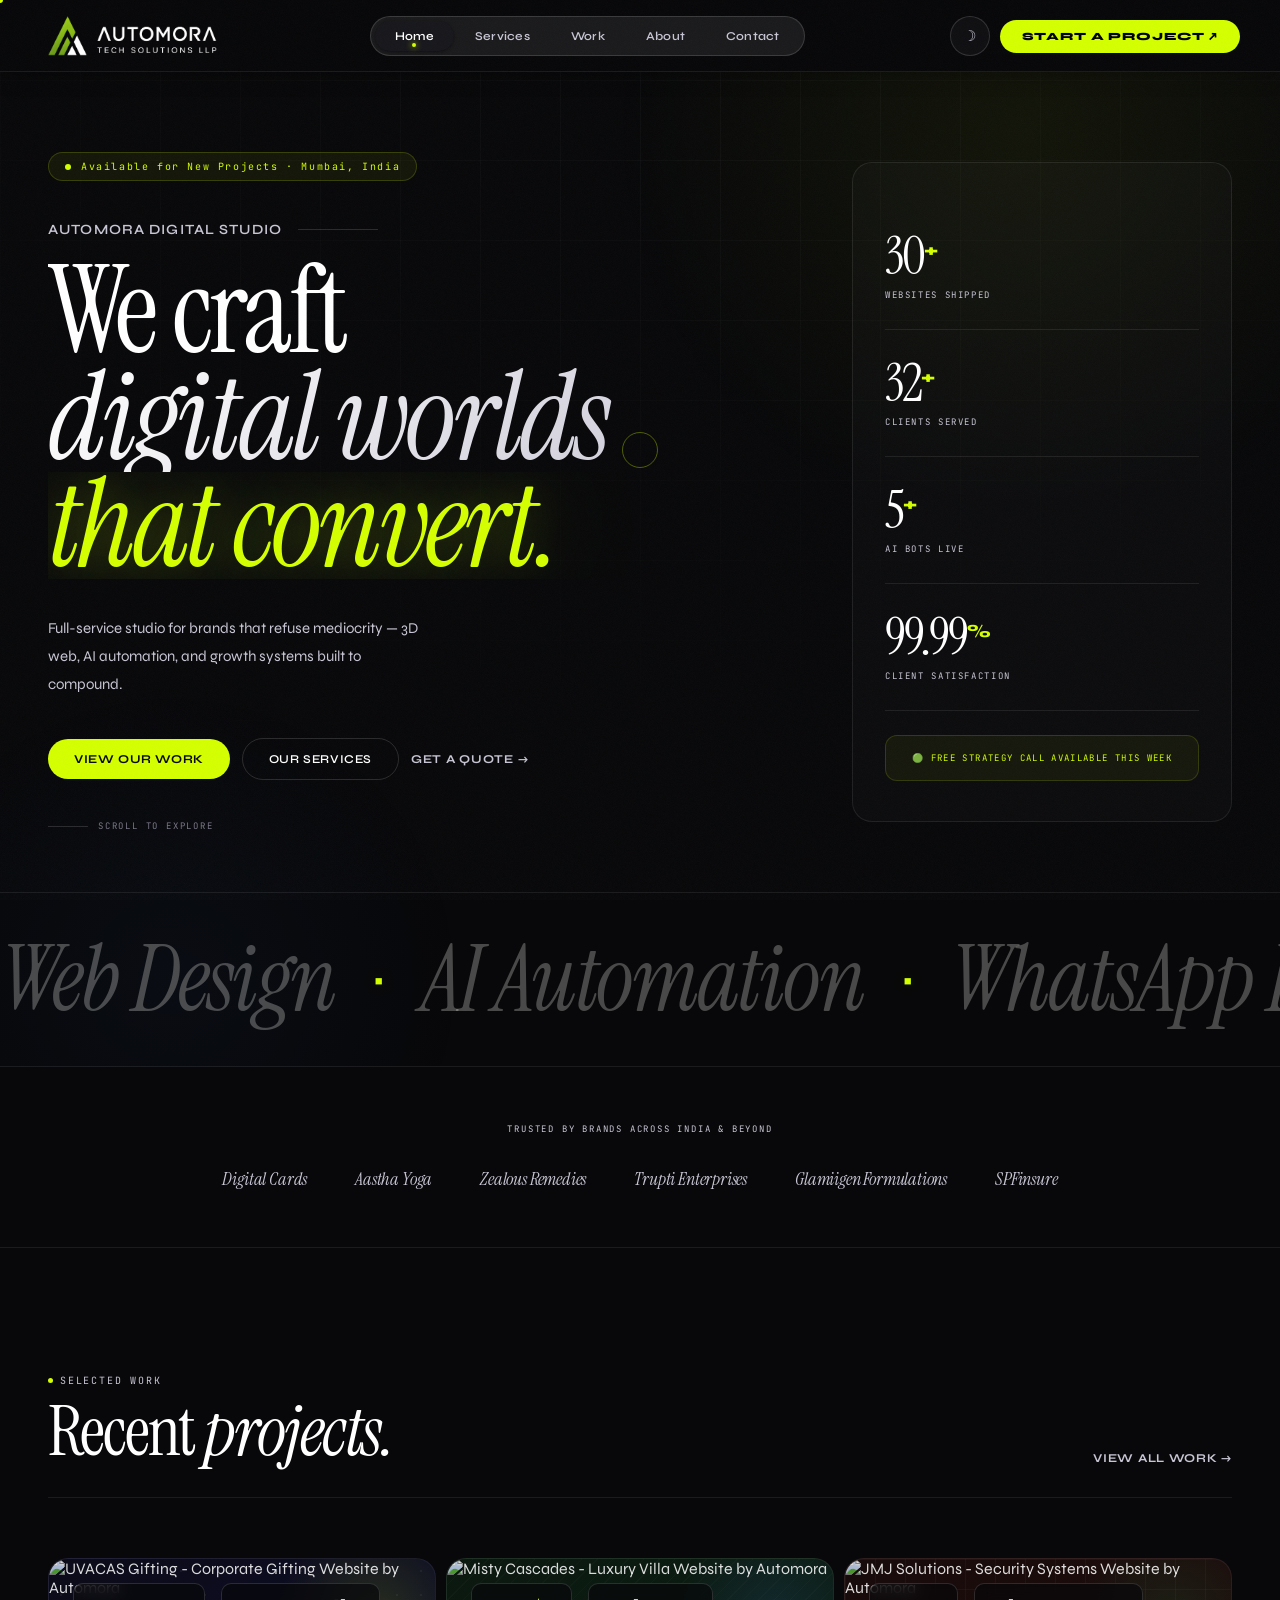
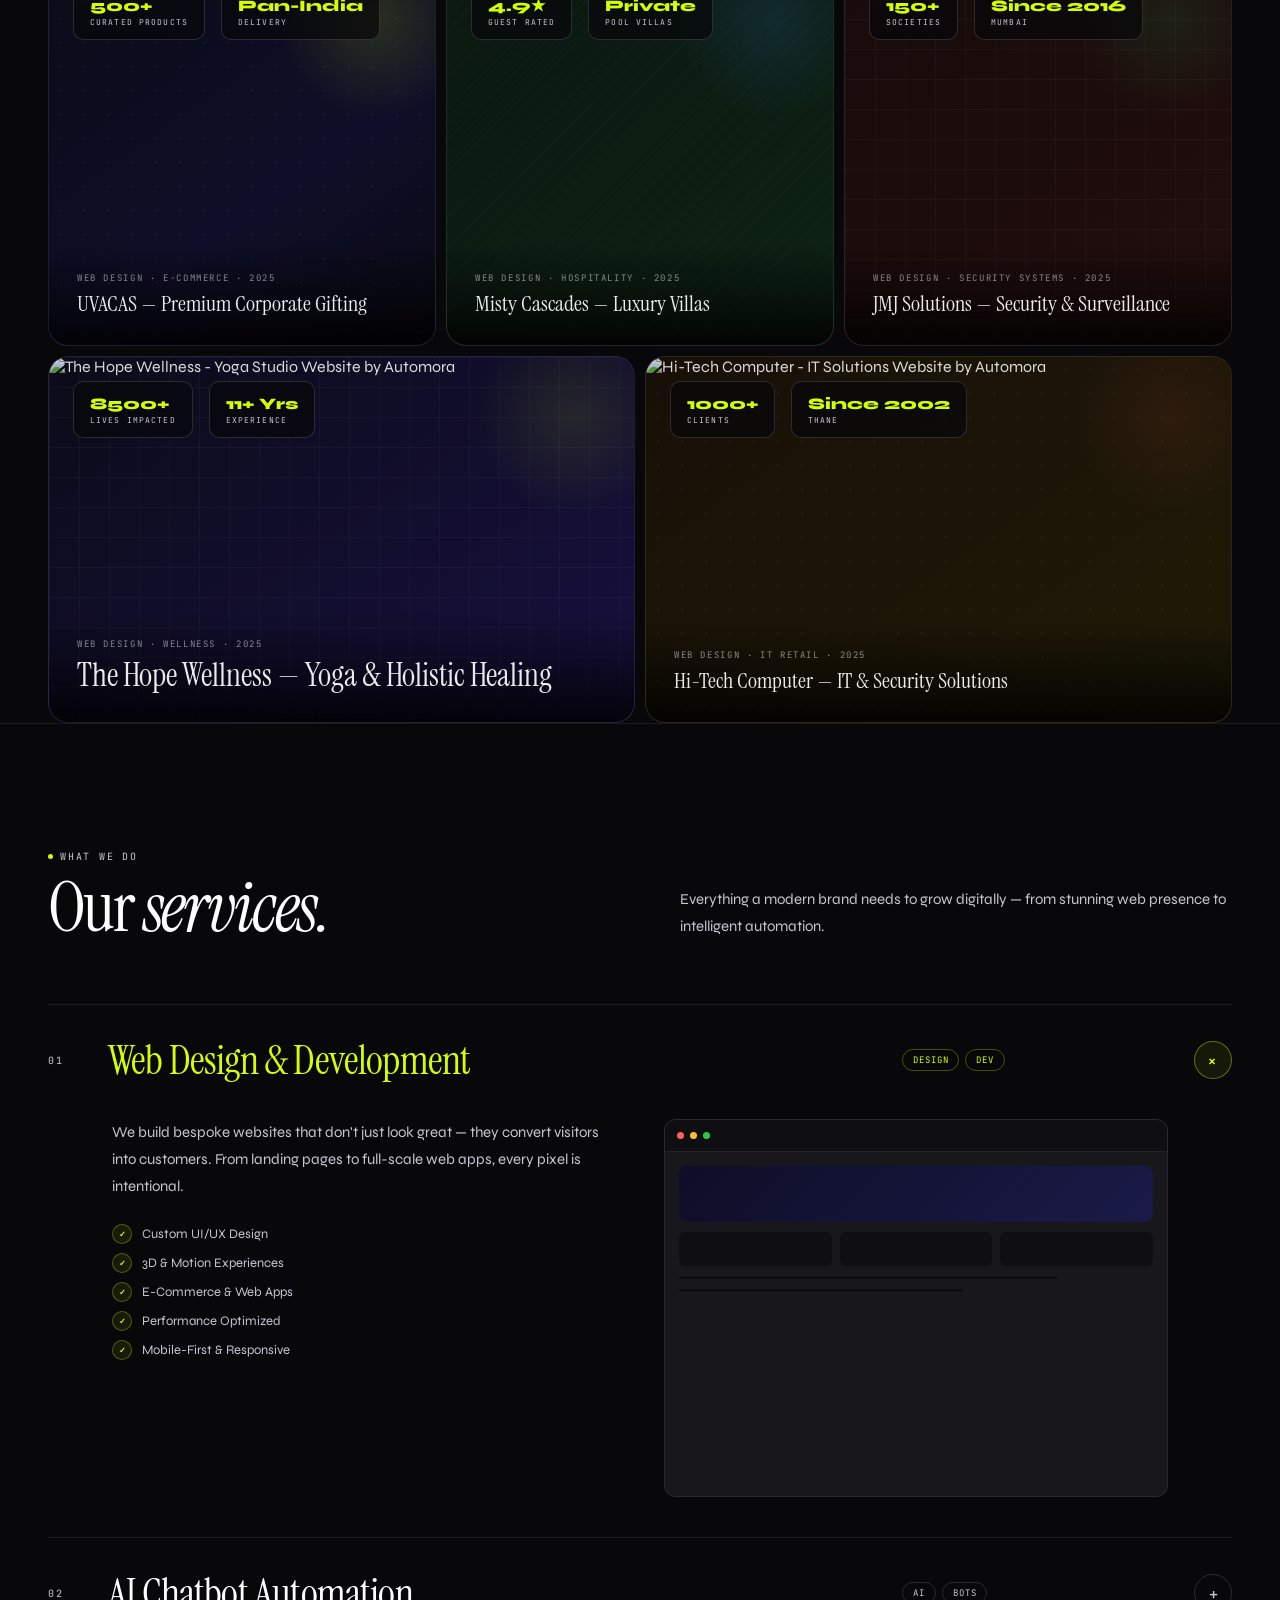
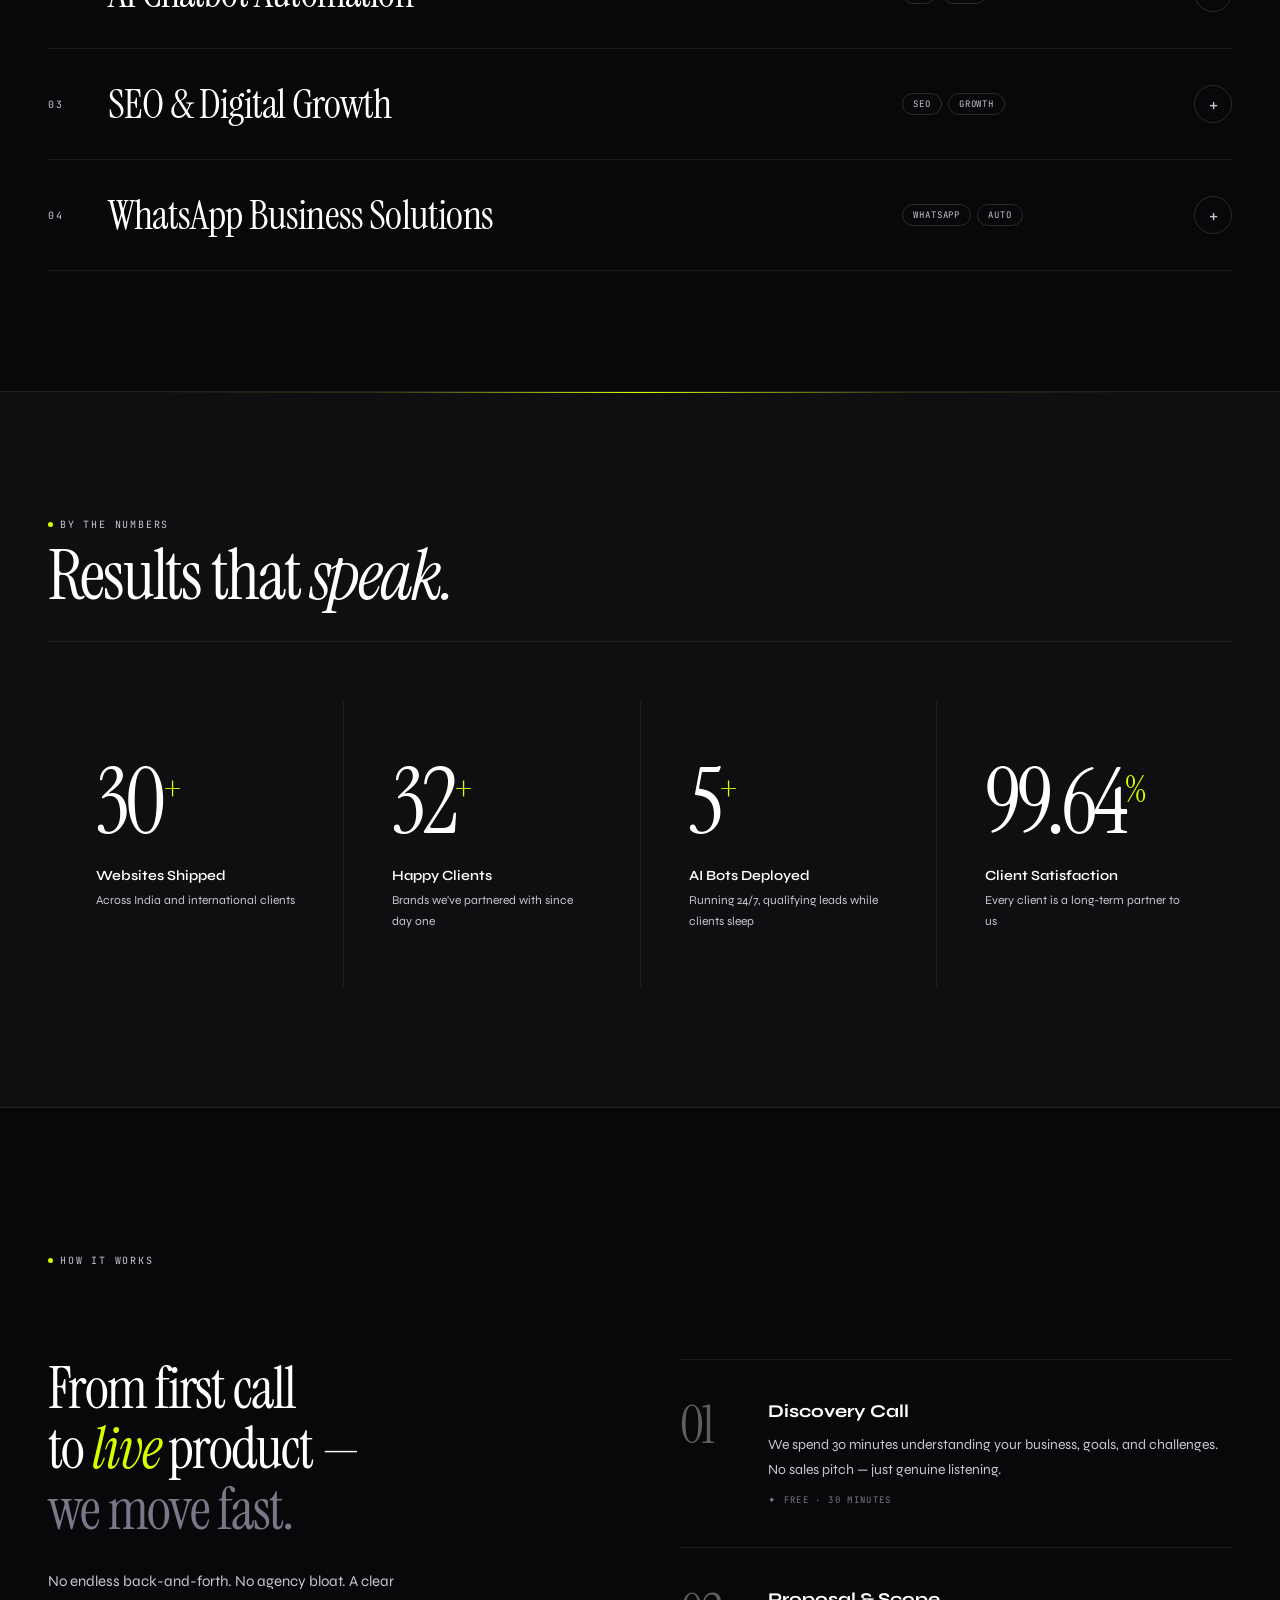
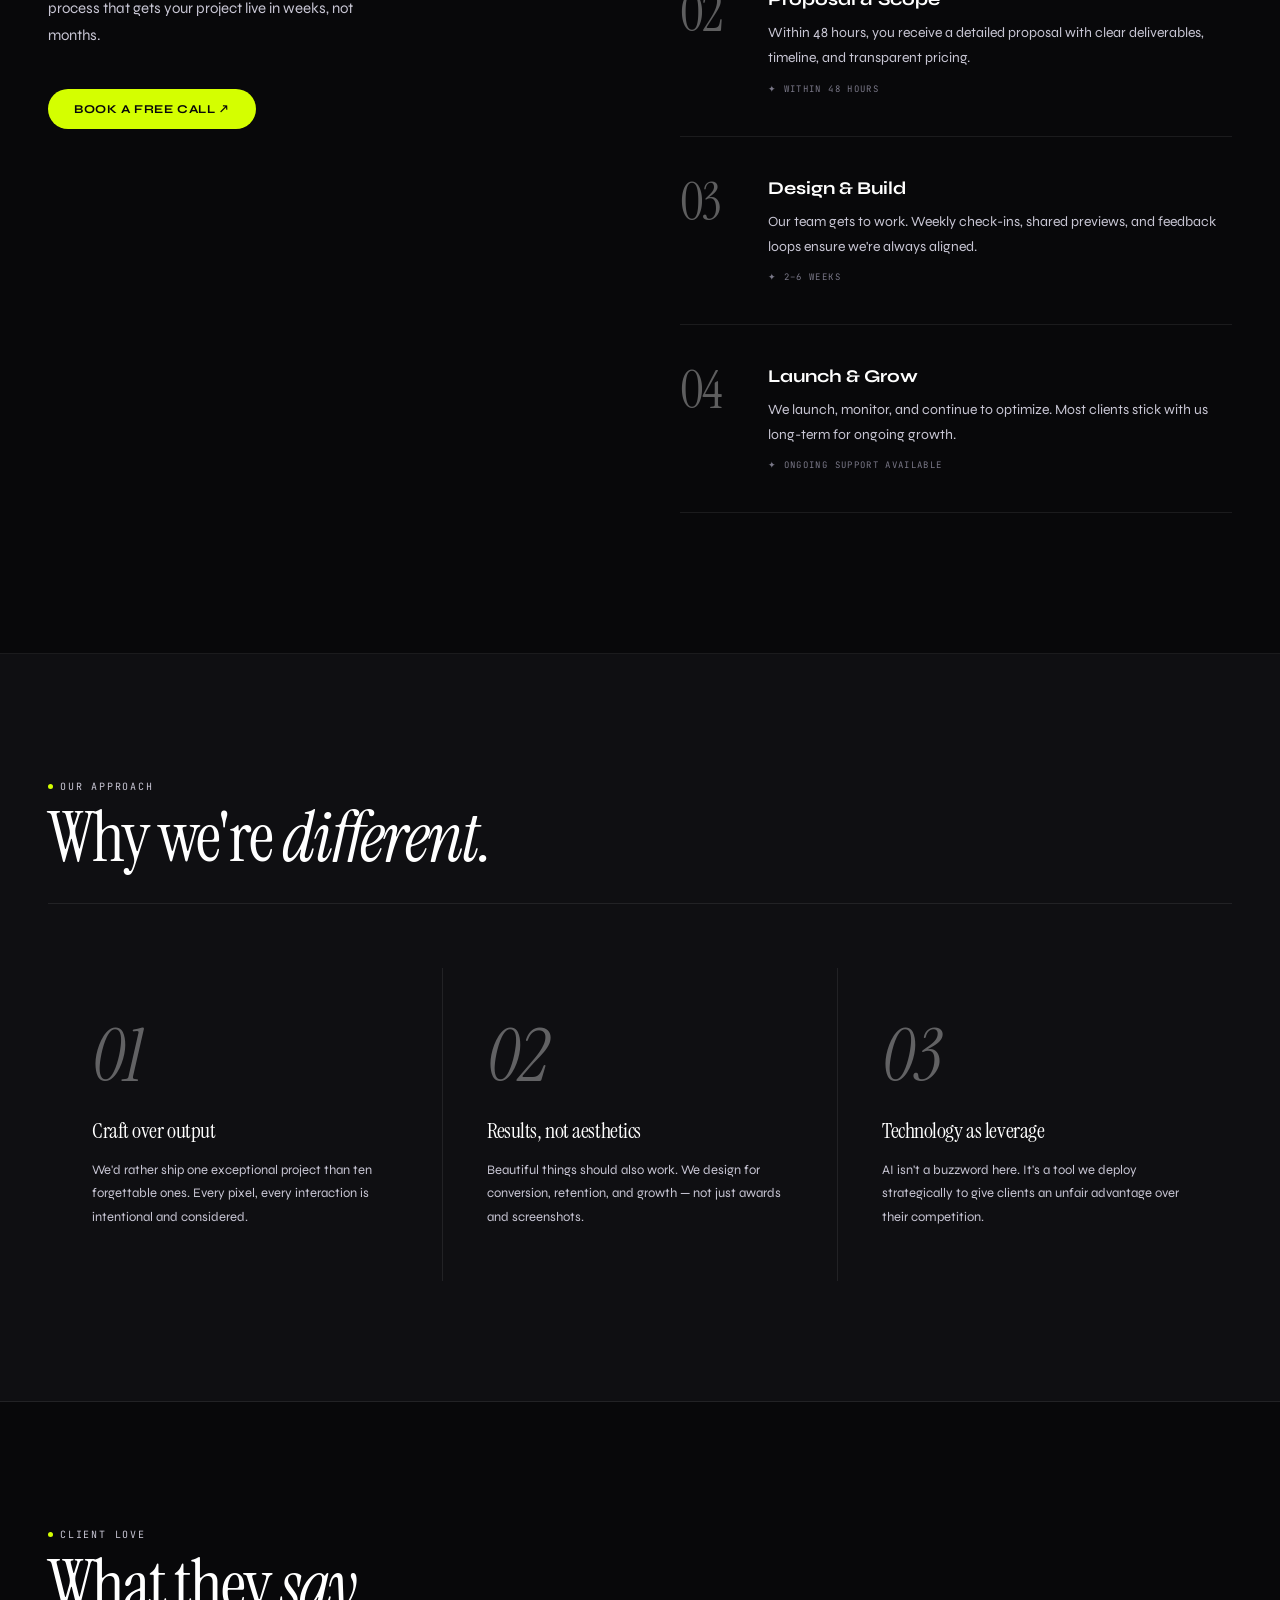
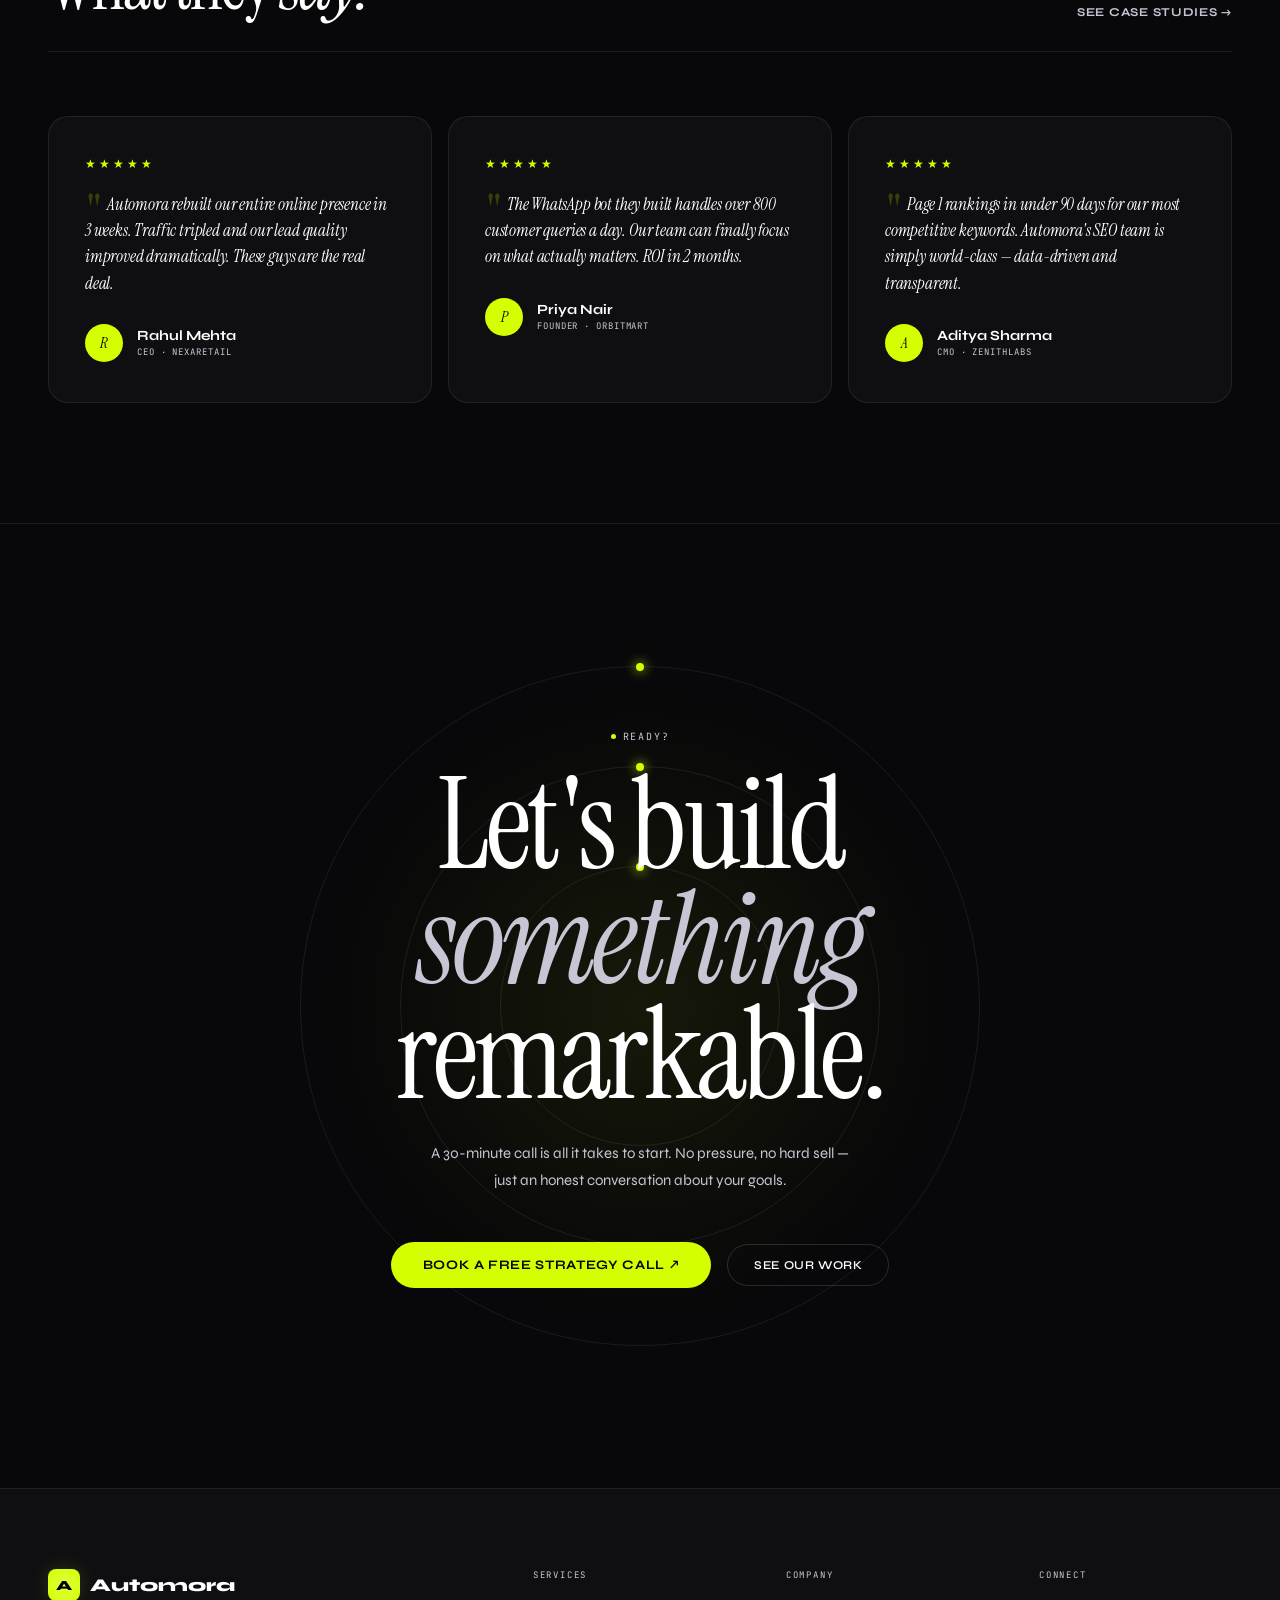
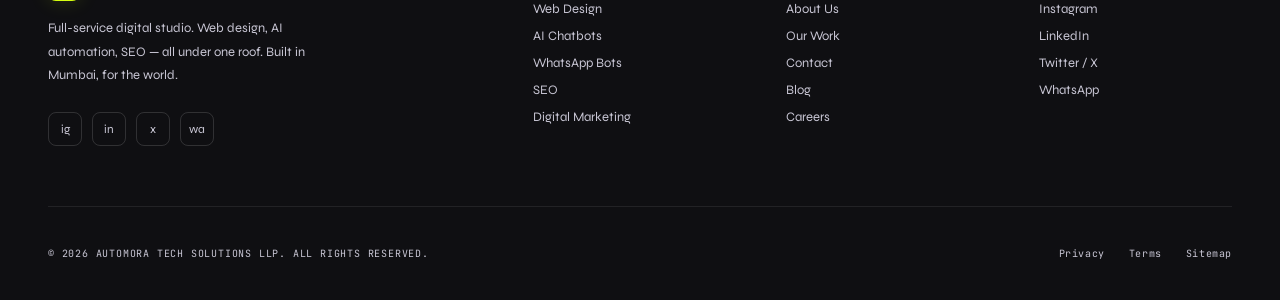
==== commit fdf939d8: "Sync stats sitewide: hero 30+/32+/99.99% -> nums section" ====
--- a/index.html
+++ b/index.html
@@ -1616,6 +1616,20 @@
   .spin-orb{width:60px;height:60px;}
   .spin-orb span{font-size:24px;}
 }
+@media(max-width:1024px){
+  .bento-grid .bc[style]{grid-column:span 12 !important;aspect-ratio:16/10 !important;}
+  .full-bento .bc[style]{grid-column:span 12 !important;aspect-ratio:16/10 !important;}
+}
+@media(max-width:640px){
+  .bento-grid,.full-bento{gap:12px !important;}
+  .bento-grid .bc,.full-bento .bc{min-height:240px;aspect-ratio:4/3 !important;}
+  .bc img{object-position:top center !important;}
+  .bc-info{padding:20px 16px !important;background:linear-gradient(to top,rgba(0,0,0,.88) 0%,rgba(0,0,0,.45) 45%,transparent 100%) !important;}
+  #previewModal{padding:12px !important;}
+  #previewModal > div{width:100% !important;height:88vh !important;border-radius:16px !important;}
+  #previewModal #previewUrl{font-size:9px !important;max-width:140px;overflow:hidden;text-overflow:ellipsis;white-space:nowrap;}
+  #previewModal #previewOpen{padding:7px 12px !important;font-size:10px !important;}
+}
 </style>
 </head>
 <body>
@@ -2016,12 +2030,12 @@
       </div>
       <div class="nums-grid rv d1">
         <div class="num-cell">
-          <div class="num-n"><span class="count" data-target="12">0</span><sup>+</sup></div>
+          <div class="num-n"><span class="count" data-target="30">0</span><sup>+</sup></div>
           <div class="num-label">Websites Shipped</div>
           <div class="num-sub">Across India and international clients</div>
         </div>
         <div class="num-cell">
-          <div class="num-n"><span class="count" data-target="8">0</span><sup>+</sup></div>
+          <div class="num-n"><span class="count" data-target="32">0</span><sup>+</sup></div>
           <div class="num-label">Happy Clients</div>
           <div class="num-sub">Brands we've partnered with since day one</div>
         </div>
@@ -2031,7 +2045,7 @@
           <div class="num-sub">Running 24/7, qualifying leads while clients sleep</div>
         </div>
         <div class="num-cell">
-          <div class="num-n"><span class="count" data-target="100">0</span><sup>%</sup></div>
+          <div class="num-n"><span class="count" data-target="99.99">0</span><sup>%</sup></div>
           <div class="num-label">Client Satisfaction</div>
           <div class="num-sub">Every client is a long-term partner to us</div>
         </div>
@@ -2817,23 +2831,33 @@
   const loader=document.getElementById('previewLoader');
   const urlEl=document.getElementById('previewUrl');
   const open=document.getElementById('previewOpen');
+  const blockedSites=['uvacasgifting.com','mistycascades.com']; // X-Frame DENY/SAMEORIGIN
+  const isBlocked=blockedSites.some(d=>url.includes(d));
   urlEl.textContent=url;
   open.href=url;
-  frame.style.display='block';
-  fallback.style.display='none';
-  loader.style.display='flex';
-  loader.textContent='Loading preview…';
-  frame.src=url;
   modal.classList.add('show');
   modal.style.display='flex';
   document.body.style.overflow='hidden';
+  // Always show screenshot first – avoids "refused to connect" flash
+  fallback.src='https://s.wordpress.com/mshots/v1/'+encodeURIComponent(url)+'?w=1280';
+  fallback.style.display='block';
+  frame.style.display='none';
+  loader.style.display='none';
+  if(isBlocked){
+    // known blocked – keep screenshot, don't try iframe
+    return;
+  }
+  // For non-blocked sites, try live iframe in background
+  loader.style.display='flex';
+  loader.textContent='Loading live preview…';
+  frame.style.display='block';
+  fallback.style.display='none';
+  frame.src=url;
   let timedOut=false;
   const to=setTimeout(()=>{
-    // if still loading, show fallback screenshot
     if(loader.style.display!=='none'){
       timedOut=true;
       frame.style.display='none';
-      fallback.src='https://s.wordpress.com/mshots/v1/'+encodeURIComponent(url)+'?w=1280';
       fallback.style.display='block';
       loader.style.display='none';
     }
@@ -2842,11 +2866,20 @@
     if(timedOut) return;
     clearTimeout(to);
     loader.style.display='none';
+    // if iframe shows "refused" chrome page, it still fires onload – check via try
+    try{
+      const doc=frame.contentDocument||frame.contentWindow.document;
+      if(doc&&doc.body&&doc.body.innerHTML.includes('refused')){
+        throw new Error('blocked');
+      }
+    }catch(e){
+      frame.style.display='none';
+      fallback.style.display='block';
+    }
   };
   frame.onerror=()=>{
     clearTimeout(to);
     frame.style.display='none';
-    fallback.src='https://s.wordpress.com/mshots/v1/'+encodeURIComponent(url)+'?w=1280';
     fallback.style.display='block';
     loader.style.display='none';
   };
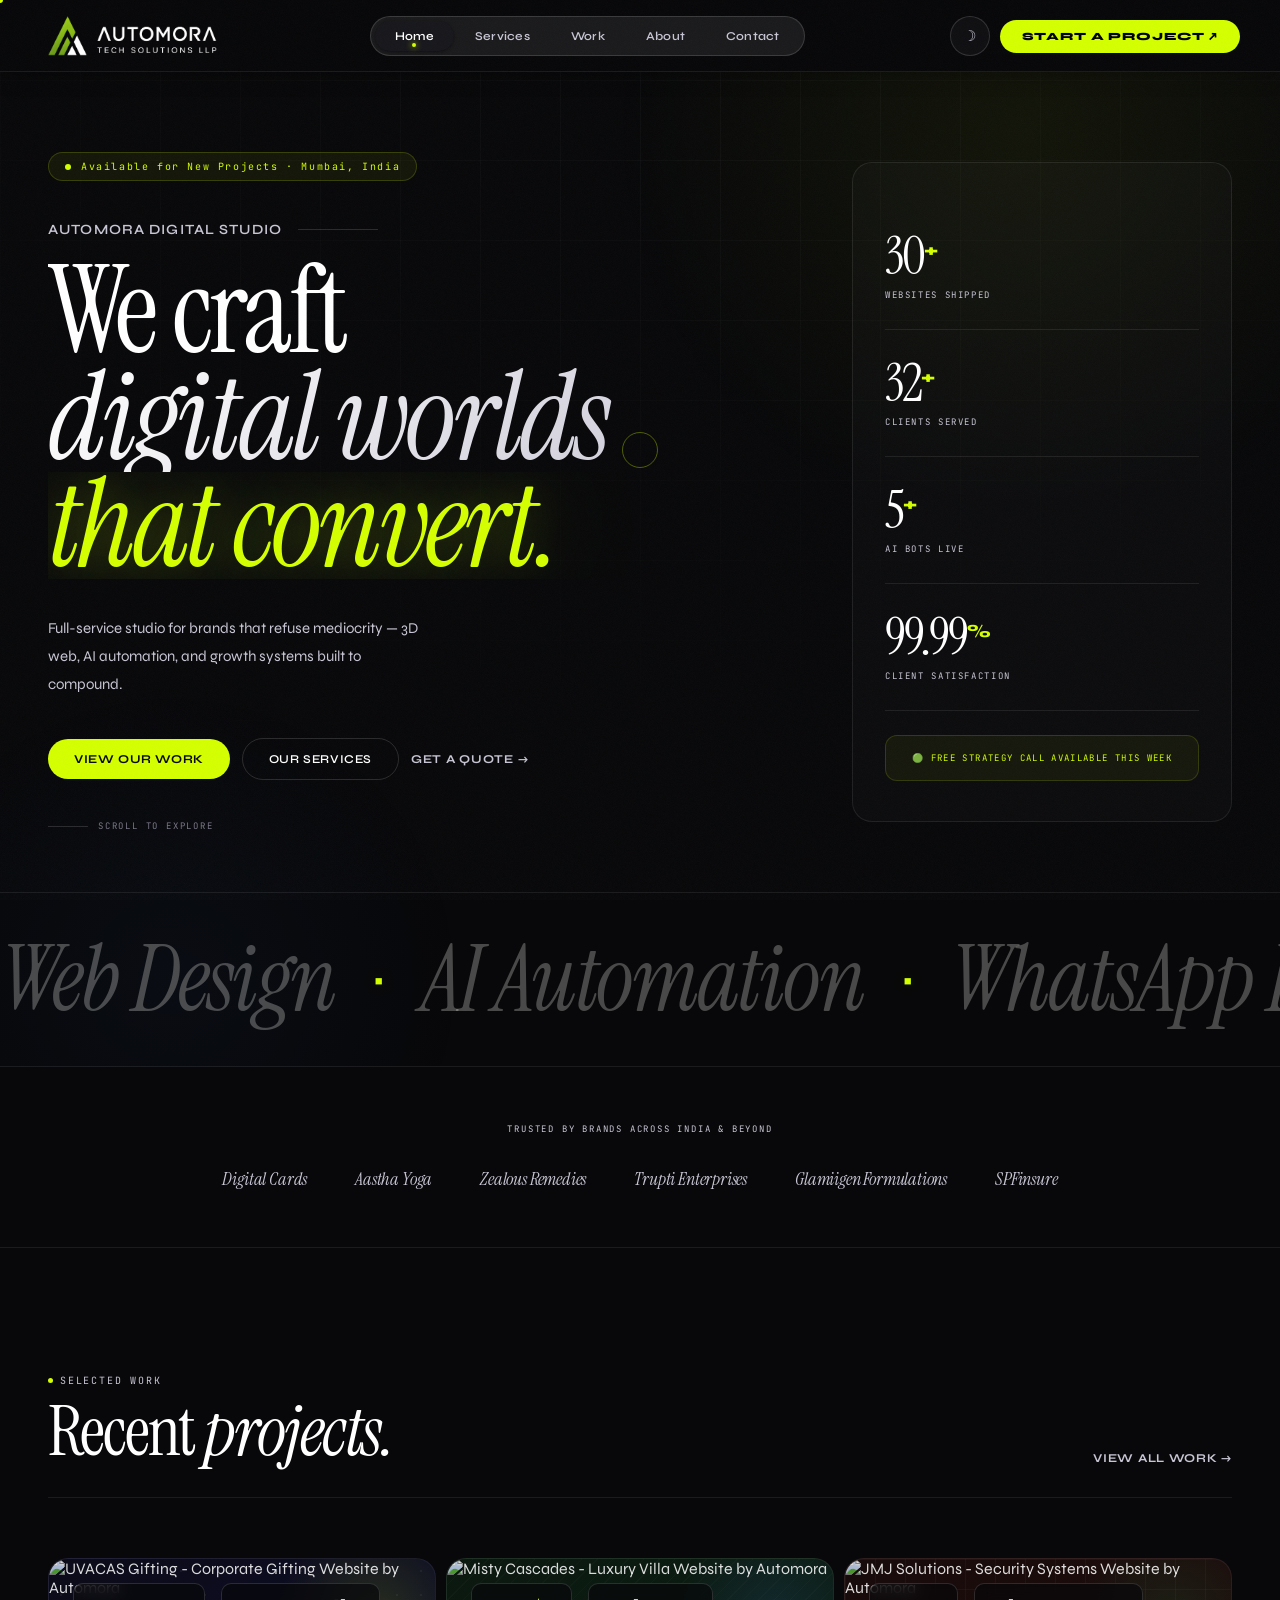
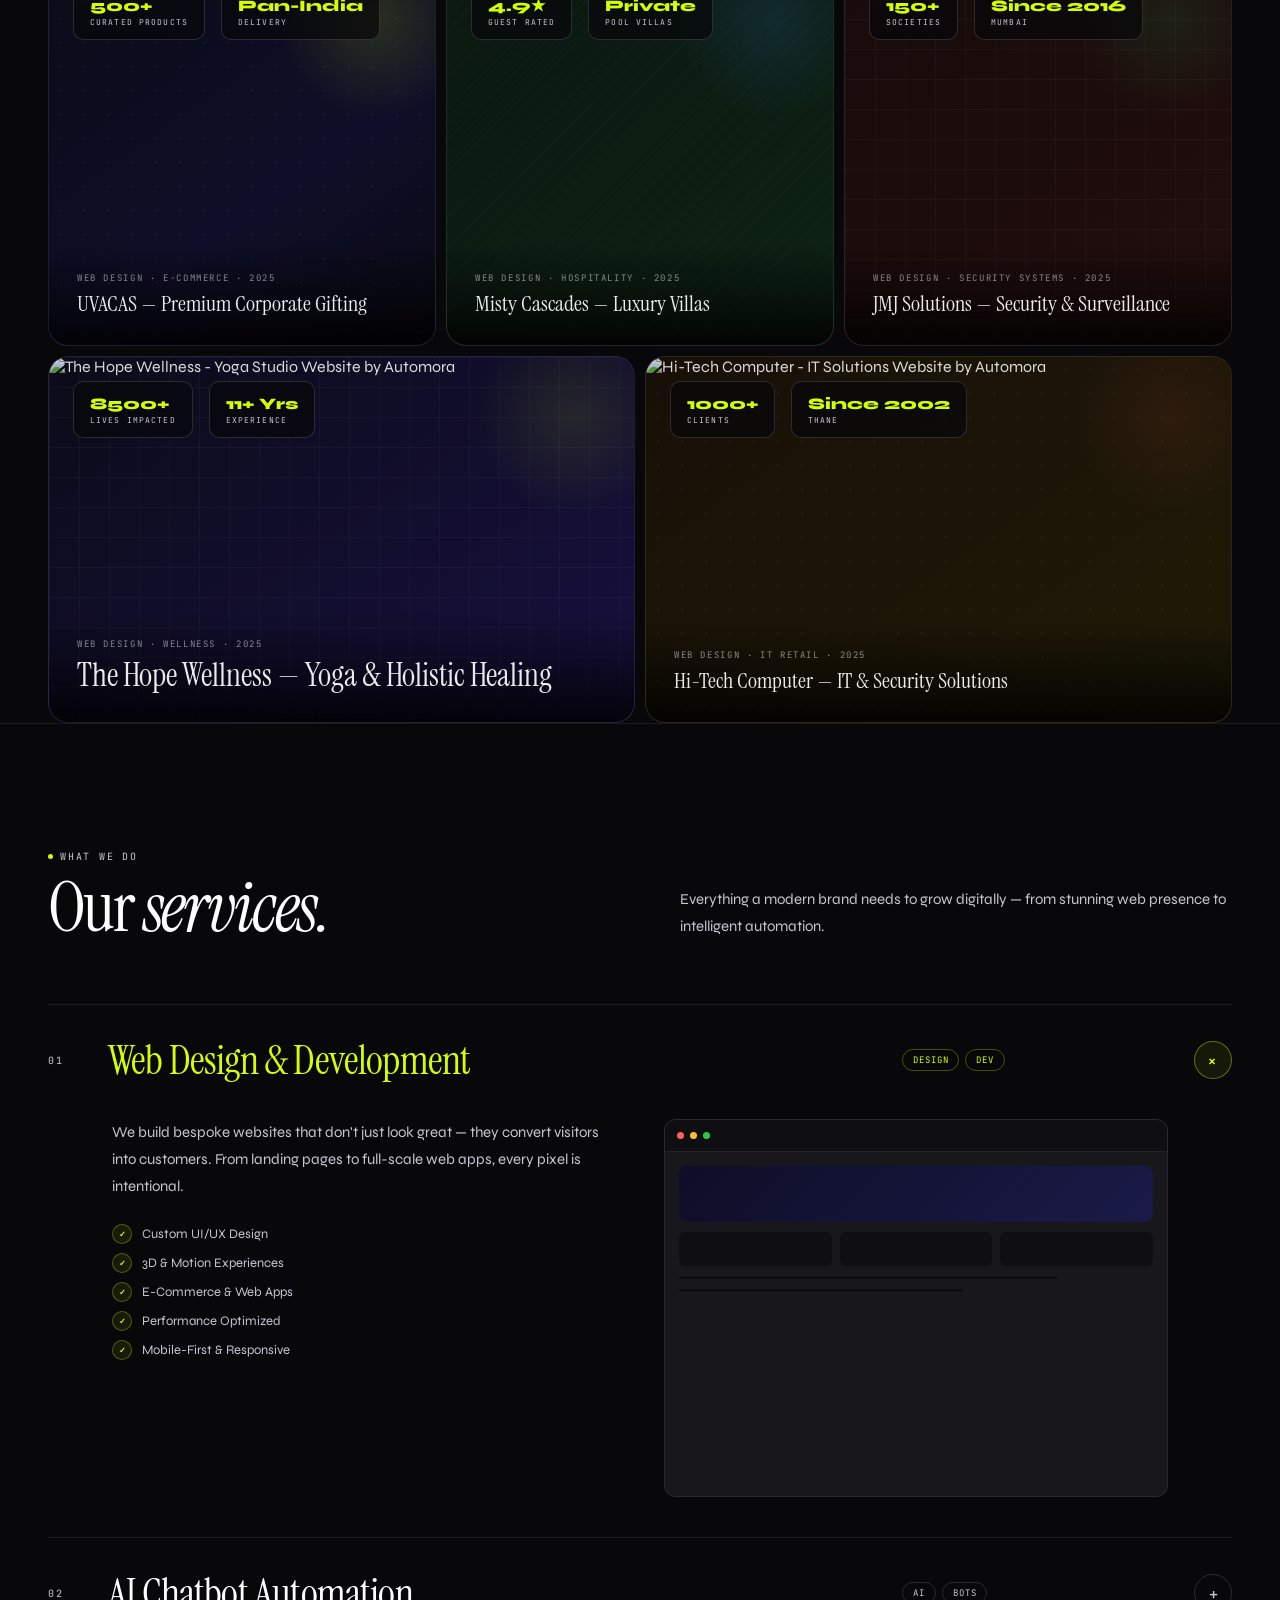
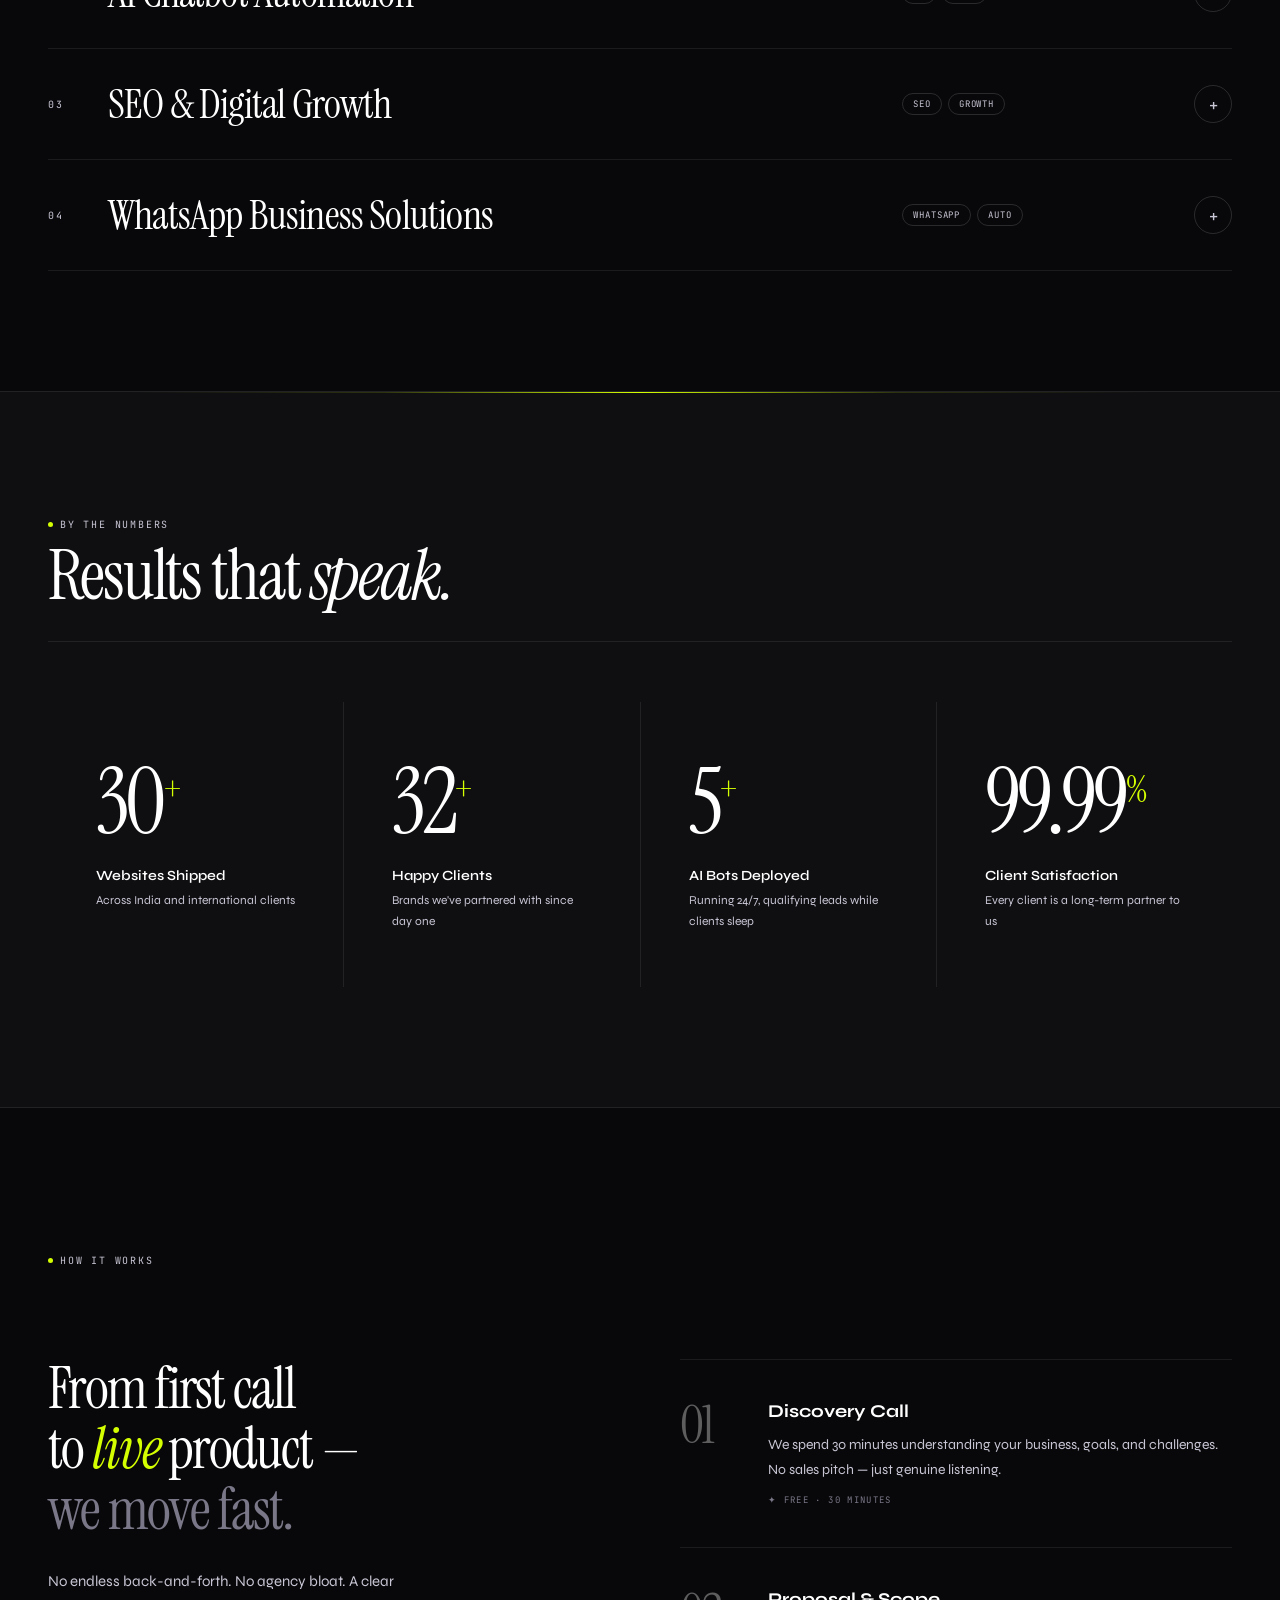
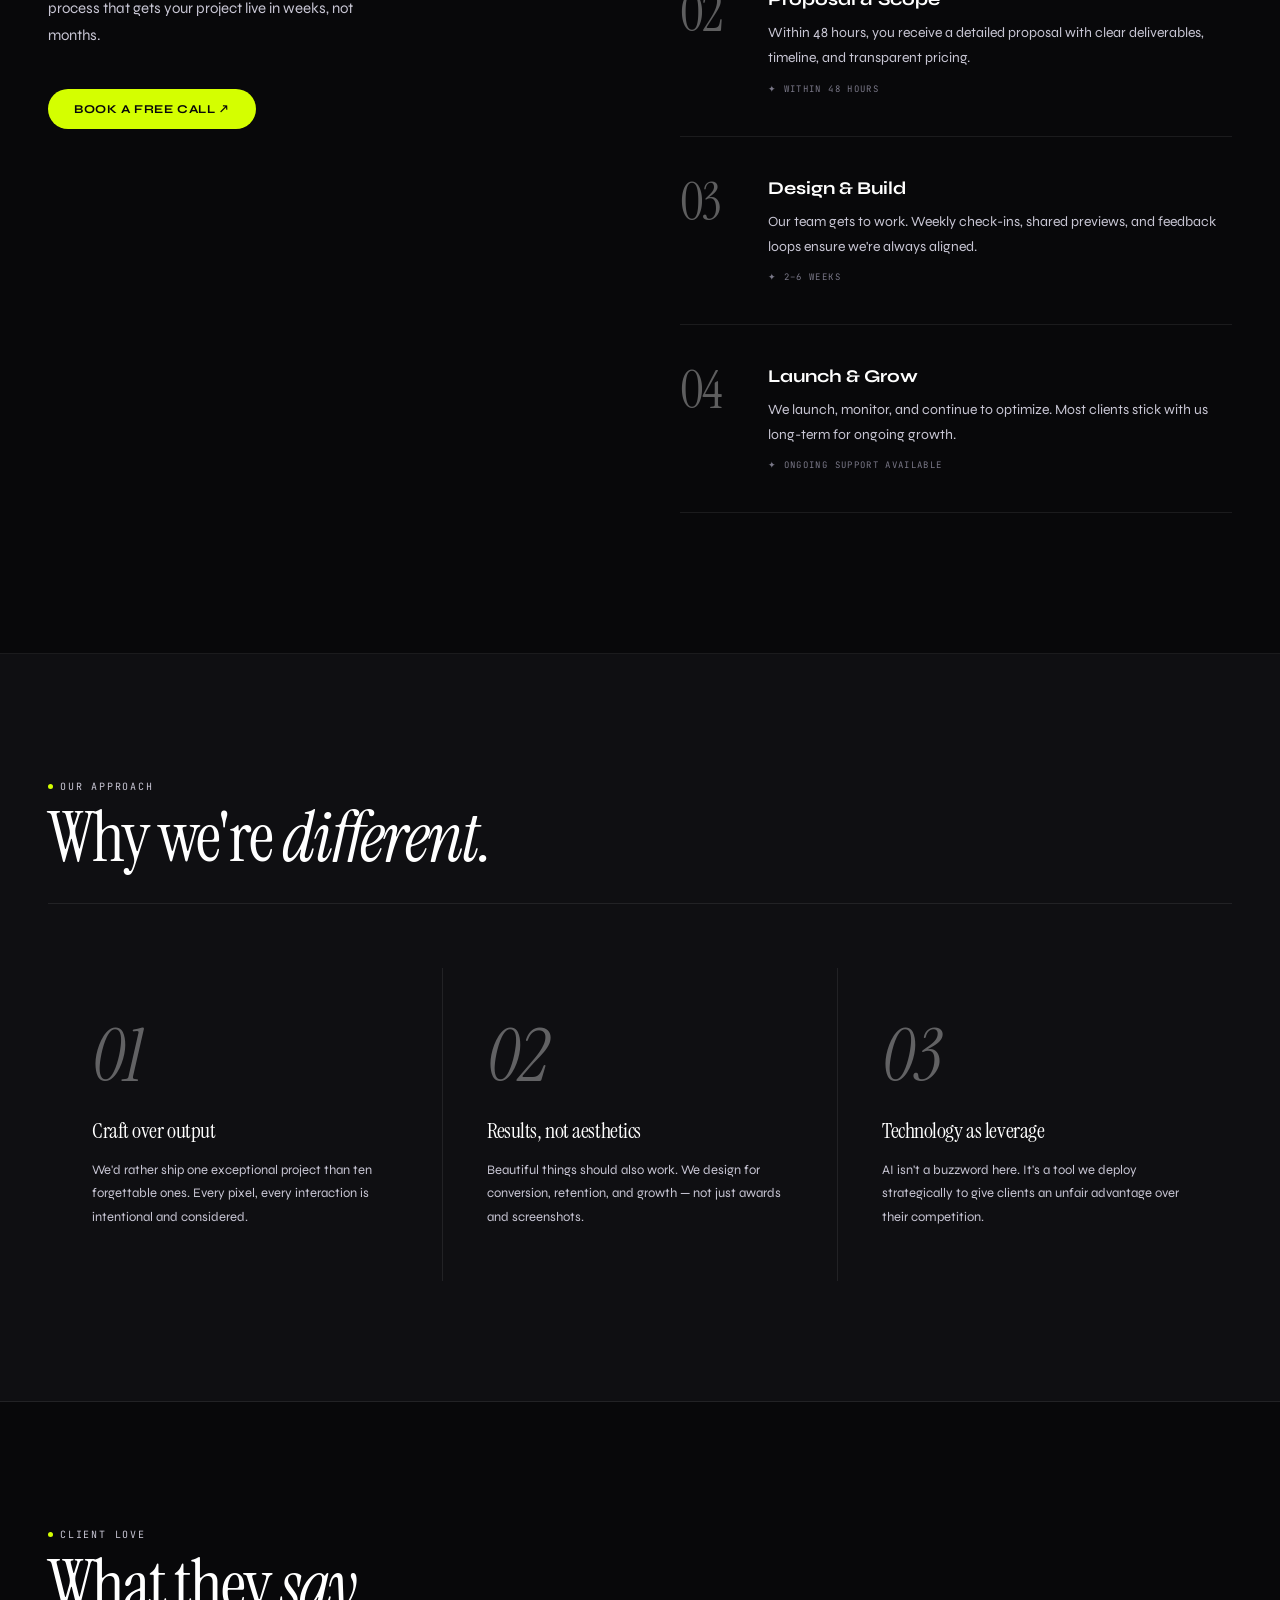
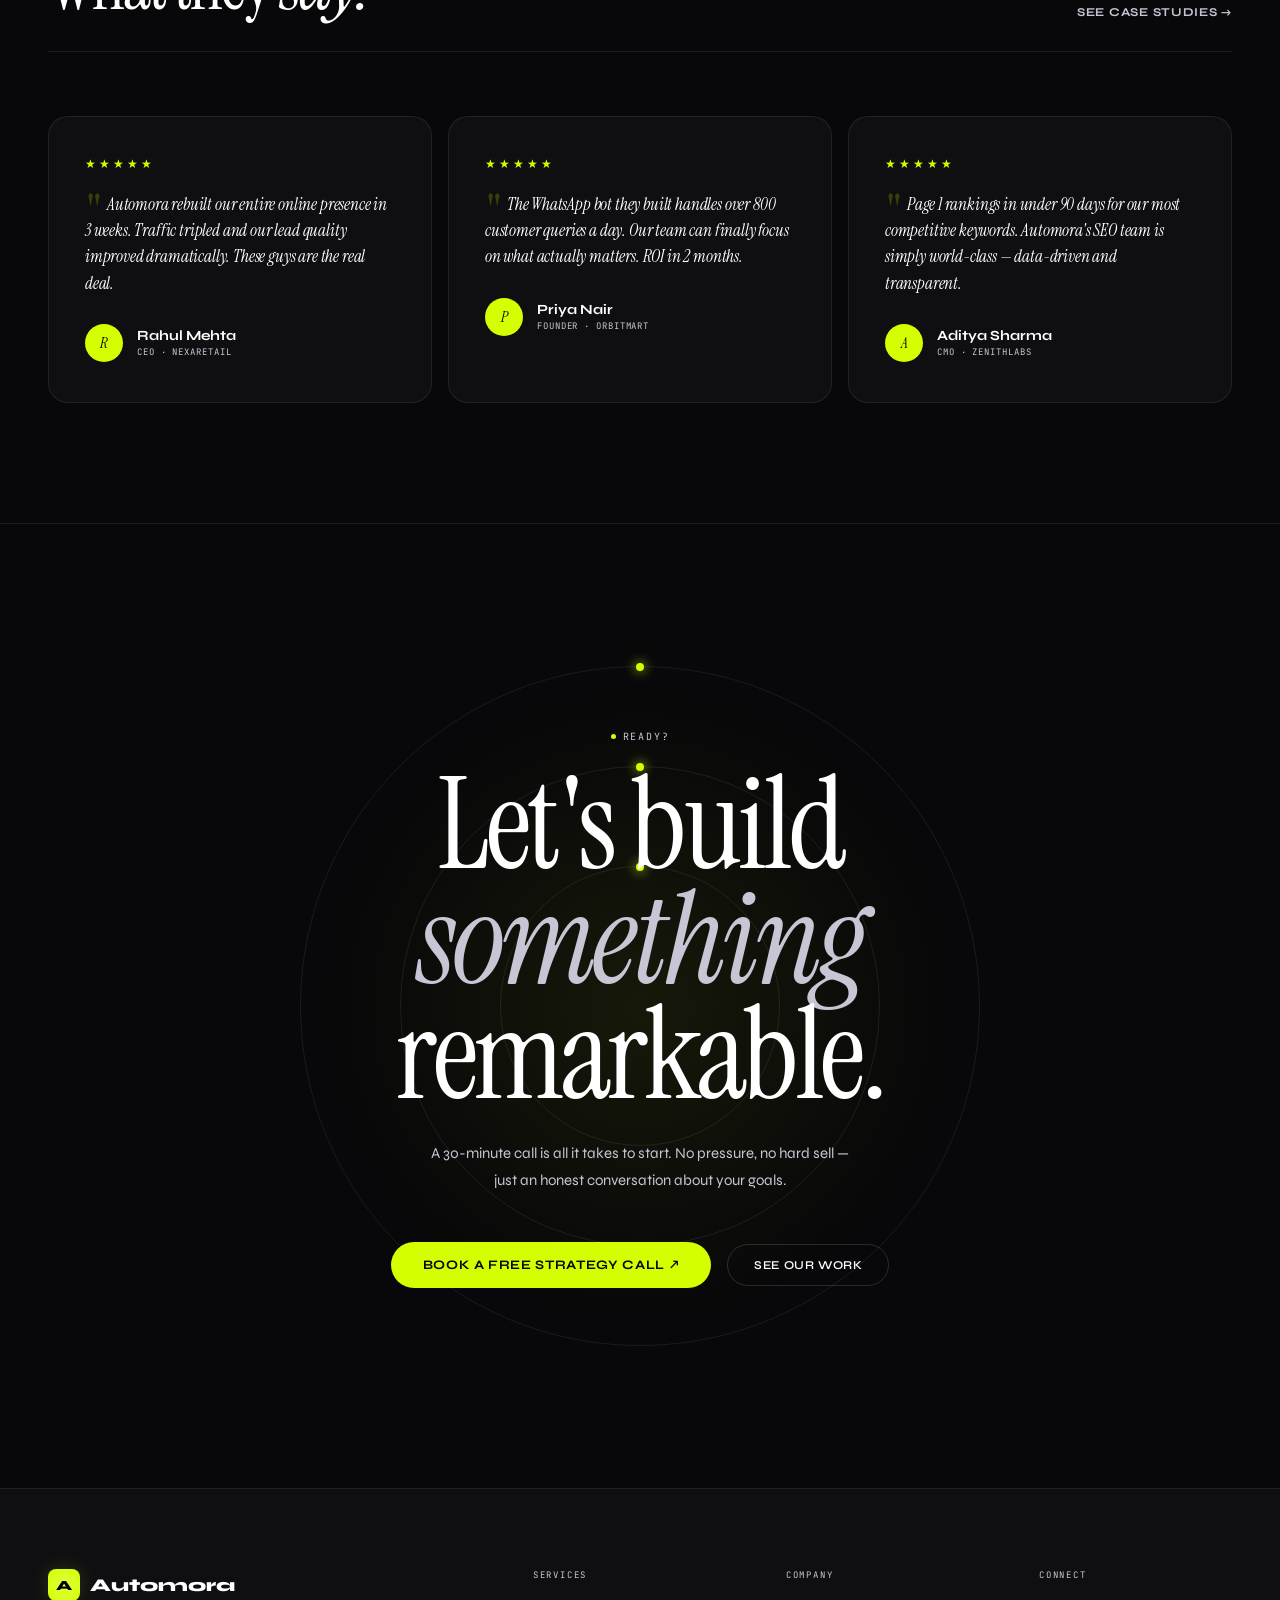
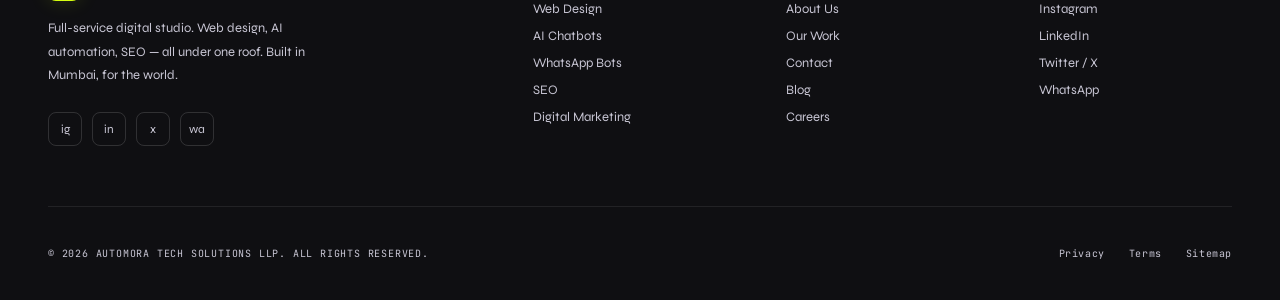
==== commit 507a542f: "Adarsh Sharma entity SEO: connected JSON-LD graph, founder profile, WebP image SEO, sitemap image" ====
--- a/index.html
+++ b/index.html
@@ -6,9 +6,9 @@
 <meta name="google-site-verification" content="YeyqfiHBuZt_IgWdHpFBy_ygUL95o1JygqHrAtrdOyw" />
 
 <!-- Primary Meta Tags -->
-<title>Automora Tech Solutions - AI Automation & Web Development Agency Mumbai</title>
-<meta name="title" content="Automora Tech Solutions - AI Automation & Web Development Agency Mumbai">
-<meta name="description" content="Leading digital agency in Mumbai specializing in AI automation, custom web development, SEO optimization, and growth systems. Transform your business with intelligent solutions.">
+<title>Automora Tech Solutions LLP – AI Automation & Web Development in Mumbai | Adarsh Sharma, Co-Founder</title>
+<meta name="title" content="Automora Tech Solutions LLP – AI Automation & Web Development in Mumbai | Adarsh Sharma, Co-Founder">
+<meta name="description" content="Automora Tech Solutions LLP, Mumbai — AI automation, custom web development, SEO and growth systems. Co-founded by Adarsh Sharma (Technical Architect) with Saurav Singh.">
 <meta name="keywords" content="web development Mumbai, AI automation agency, digital marketing Mumbai, custom website development, SEO services India, chatbot development, business automation, tech solutions Mumbai">
 <meta name="author" content="Automora Tech Solutions LLP">
 <meta name="robots" content="index, follow, max-image-preview:large, max-snippet:-1, max-video-preview:-1">
@@ -23,15 +23,17 @@
 <meta property="og:title" content="Automora Tech Solutions - AI Automation & Web Development Agency">
 <meta property="og:description" content="Leading digital agency in Mumbai specializing in AI automation, custom web development, SEO optimization, and growth systems. Transform your business with intelligent solutions.">
 <meta property="og:image" content="https://www.automoratechsolutions.com/images/Logo.png">
+<meta property="og:image:alt" content="Automora Tech Solutions LLP logo">
 <meta property="og:site_name" content="Automora Tech Solutions">
 <meta property="og:locale" content="en_IN">
 
 <!-- Twitter -->
 <meta name="twitter:card" content="summary_large_image">
 <meta name="twitter:url" content="https://www.automoratechsolutions.com/">
-<meta name="twitter:title" content="Automora Tech Solutions - AI Automation & Web Development Agency">
-<meta name="twitter:description" content="Leading digital agency in Mumbai specializing in AI automation, custom web development, SEO optimization, and growth systems.">
+<meta name="twitter:title" content="Automora Tech Solutions LLP – AI Automation & Web Development in Mumbai">
+<meta name="twitter:description" content="Automora Tech Solutions LLP, Mumbai — AI automation, web development and growth systems, co-founded by Adarsh Sharma.">
 <meta name="twitter:image" content="https://www.automoratechsolutions.com/images/Logo.png">
+<meta name="twitter:image:alt" content="Automora Tech Solutions LLP logo">
 
 <!-- Favicon -->
 <link rel="icon" type="image/png" href="/images/Logo copy.png">
@@ -45,96 +47,98 @@
 <!-- Fonts with display=swap for performance -->
 <link href="https://fonts.googleapis.com/css2?family=Syne:wght@400;500;600;700;800&family=Instrument+Serif:ital@0;1&family=JetBrains+Mono:wght@300;400;500&display=swap" rel="stylesheet">
 
-<!-- Structured Data - Organization Schema -->
+<!-- Structured Data - Connected entity graph (single source of truth) -->
 <script type="application/ld+json">
 {
   "@context": "https://schema.org",
-  "@type": "Organization",
-  "name": "Automora Tech Solutions LLP",
-  "alternateName": "Automora",
-  "url": "https://www.automoratechsolutions.com",
-  "logo": "https://www.automoratechsolutions.com/images/Logo.png",
-  "description": "Leading digital agency specializing in AI automation, web development, and growth systems",
-  "address": {
-    "@type": "PostalAddress",
-    "addressLocality": "Mumbai",
-    "addressRegion": "Maharashtra",
-    "addressCountry": "IN"
-  },
-  "contactPoint": {
-    "@type": "ContactPoint",
-    "contactType": "Customer Service",
-    "availableLanguage": ["English", "Hindi"]
-  },
-  "sameAs": [
-    "https://github.com/Adarsh261206/Automora"
-  ],
-  "founder": [
+  "@graph": [
     {
-      "@type": "Person",
-      "name": "Adarsh Sharma"
+      "@type": "Organization",
+      "@id": "https://www.automoratechsolutions.com/#organization",
+      "name": "Automora Tech Solutions LLP",
+      "alternateName": "Automora",
+      "url": "https://www.automoratechsolutions.com/",
+      "logo": "https://www.automoratechsolutions.com/images/Logo.png",
+      "description": "Digital studio in Mumbai specializing in AI automation, web development, SEO and growth systems.",
+      "address": {
+        "@type": "PostalAddress",
+        "addressLocality": "Mumbai",
+        "addressRegion": "Maharashtra",
+        "addressCountry": "IN"
+      },
+      "contactPoint": {
+        "@type": "ContactPoint",
+        "contactType": "Customer Service",
+        "telephone": "+91-9819810460",
+        "availableLanguage": ["English", "Hindi"]
+      },
+      "sameAs": [
+        "https://github.com/Adarsh261206/Automora"
+      ],
+      "founder": [
+        { "@id": "https://www.automoratechsolutions.com/#adarsh-sharma" },
+        { "@id": "https://www.automoratechsolutions.com/#saurav-singh" }
+      ]
+    },
+    {
+      "@type": "WebSite",
+      "@id": "https://www.automoratechsolutions.com/#website",
+      "name": "Automora Tech Solutions",
+      "url": "https://www.automoratechsolutions.com/",
+      "publisher": { "@id": "https://www.automoratechsolutions.com/#organization" }
+    },
+    {
+      "@type": "WebPage",
+      "@id": "https://www.automoratechsolutions.com/#webpage",
+      "url": "https://www.automoratechsolutions.com/",
+      "name": "Automora Tech Solutions LLP – AI Automation & Web Development in Mumbai",
+      "isPartOf": { "@id": "https://www.automoratechsolutions.com/#website" },
+      "about": { "@id": "https://www.automoratechsolutions.com/#organization" }
     },
     {
       "@type": "Person",
-      "name": "Saurav Singh"
+      "@id": "https://www.automoratechsolutions.com/#adarsh-sharma",
+      "name": "Adarsh Sharma",
+      "url": "https://www.automoratechsolutions.com/#adarsh-sharma",
+      "image": { "@id": "https://www.automoratechsolutions.com/#adarsh-sharma-image" },
+      "jobTitle": "Co-Founder & Technical Architect",
+      "description": "Adarsh Sharma is Co-Founder & Technical Architect at Automora Tech Solutions LLP, Mumbai. He leads AI automation, web development, cybersecurity and system integrations.",
+      "worksFor": { "@id": "https://www.automoratechsolutions.com/#organization" },
+      "affiliation": { "@id": "https://www.automoratechsolutions.com/#organization" },
+      "homeLocation": {
+        "@type": "Place",
+        "name": "Mumbai, Maharashtra, India"
+      },
+      "knowsAbout": [
+        "AI automation",
+        "Web development",
+        "Cybersecurity",
+        "Software engineering",
+        "Business automation"
+      ],
+      "sameAs": [
+        "https://www.linkedin.com/in/adarshrsharma/",
+        "https://github.com/Adarsh261206",
+        "https://www.instagram.com/adarshsharma_26/"
+      ]
+    },
+    {
+      "@type": "Person",
+      "@id": "https://www.automoratechsolutions.com/#saurav-singh",
+      "name": "Saurav Singh",
+      "jobTitle": "Co-Founder & Partner",
+      "worksFor": { "@id": "https://www.automoratechsolutions.com/#organization" }
+    },
+    {
+      "@type": "ImageObject",
+      "@id": "https://www.automoratechsolutions.com/#adarsh-sharma-image",
+      "contentUrl": "https://www.automoratechsolutions.com/images/adarsh-sharma-automora.webp",
+      "url": "https://www.automoratechsolutions.com/images/adarsh-sharma-automora.webp",
+      "caption": "Adarsh Sharma, Co-Founder and Technical Architect at Automora Tech Solutions LLP",
+      "creator": { "@id": "https://www.automoratechsolutions.com/#adarsh-sharma" },
+      "creditText": "Automora Tech Solutions LLP"
     }
   ]
-}
-</script>
-
-<!-- Structured Data - Website Schema -->
-<script type="application/ld+json">
-{
-  "@context": "https://schema.org",
-  "@type": "WebSite",
-  "name": "Automora Tech Solutions",
-  "url": "https://www.automoratechsolutions.com",
-  "potentialAction": {
-    "@type": "SearchAction",
-    "target": "https://www.automoratechsolutions.com/?s={search_term_string}",
-    "query-input": "required name=search_term_string"
-  }
-}
-</script>
-
-<!-- Structured Data - Professional Service Schema -->
-<script type="application/ld+json">
-{
-  "@context": "https://schema.org",
-  "@type": "ProfessionalService",
-  "name": "Automora Tech Solutions LLP",
-  "image": "https://www.automoratechsolutions.com/images/Logo.png",
-  "url": "https://www.automoratechsolutions.com",
-  "telephone": "+91-XXXXXXXXXX",
-  "priceRange": "$$",
-  "address": {
-    "@type": "PostalAddress",
-    "addressLocality": "Mumbai",
-    "addressRegion": "Maharashtra",
-    "addressCountry": "IN"
-  },
-  "geo": {
-    "@type": "GeoCoordinates",
-    "latitude": 19.0760,
-    "longitude": 72.8777
-  },
-  "openingHoursSpecification": {
-    "@type": "OpeningHoursSpecification",
-    "dayOfWeek": [
-      "Monday",
-      "Tuesday",
-      "Wednesday",
-      "Thursday",
-      "Friday"
-    ],
-    "opens": "09:00",
-    "closes": "18:00"
-  },
-  "aggregateRating": {
-    "@type": "AggregateRating",
-    "ratingValue": "5",
-    "reviewCount": "8"
-  }
 }
 </script>
 
@@ -1639,7 +1643,7 @@
 <div id="c-ring"></div>
 
 <!-- ═══ NAV ═══ -->
-<nav>
+<nav aria-label="Primary">
   <div class="nav-blur"></div>
   <div class="nav-left">
     <div class="logo">
@@ -1681,6 +1685,7 @@
 <!-- ╔══════════════════════════════════════╗
      ║  HOME                               ║
      ╚══════════════════════════════════════╝ -->
+<main id="main-content">
 <div id="page-home" class="page on">
 
   <!-- HERO -->
@@ -2514,17 +2519,27 @@
             <div class="tc-partner-badge">✦ LLP Partner</div>
           </div>
         </div>
-        <div class="team-card">
+        <article class="team-card" id="adarsh-sharma" itemscope itemtype="https://schema.org/Person">
           <div class="tc-img tci-2">
-            <img src="images/Adarsh.png" alt="Adarsh Sharma - Co-Founder and Technical Architect Automora" width="400" height="400">
+            <img src="images/adarsh-sharma-automora.webp" srcset="images/adarsh-sharma-automora-400.webp 400w, images/adarsh-sharma-automora-800.webp 800w, images/adarsh-sharma-automora.webp 877w" sizes="(max-width:640px) 100vw, 400px" alt="Adarsh Sharma, Co-Founder and Technical Architect at Automora Tech Solutions LLP" width="877" height="1021" decoding="async" fetchpriority="low" itemprop="image">
           </div>
           <div class="tc-info">
-            <div class="tc-role">Co-Founder & Partner</div>
-            <div class="tc-name">Adarsh Sharma</div>
-            <div class="tc-bio">The technical architect of Automora. Leads AI automation, web development, and system integrations that power our clients' growth.</div>
+            <div class="tc-role" itemprop="jobTitle">Co-Founder & Technical Architect</div>
+            <div class="tc-name" itemprop="name">Adarsh Sharma</div>
+            <p class="tc-bio">Adarsh Sharma — Co-Founder & Technical Architect at <span itemprop="worksFor" itemscope itemtype="https://schema.org/Organization"><span itemprop="name">Automora Tech Solutions LLP</span></span>. Leads AI automation, web development, and system integrations that power our clients' growth.</p>
+            <div class="tc-expertise" style="display:flex;flex-wrap:wrap;gap:6px;margin:14px 0 4px;">
+              <span style="font-family:var(--mono);font-size:9px;letter-spacing:.1em;text-transform:uppercase;color:var(--fog);border:1px solid var(--wire2);padding:4px 10px;border-radius:100px;">AI Automation</span>
+              <span style="font-family:var(--mono);font-size:9px;letter-spacing:.1em;text-transform:uppercase;color:var(--fog);border:1px solid var(--wire2);padding:4px 10px;border-radius:100px;">Web Development</span>
+              <span style="font-family:var(--mono);font-size:9px;letter-spacing:.1em;text-transform:uppercase;color:var(--fog);border:1px solid var(--wire2);padding:4px 10px;border-radius:100px;">Cybersecurity</span>
+            </div>
+            <div class="tc-social" style="display:flex;flex-wrap:wrap;gap:10px;margin-top:14px;">
+              <a href="https://www.linkedin.com/in/adarshrsharma/" target="_blank" rel="me noopener" itemprop="sameAs" aria-label="Adarsh Sharma on LinkedIn" style="font-size:12px;font-weight:700;color:var(--volt);">LinkedIn ↗</a>
+              <a href="https://github.com/Adarsh261206" target="_blank" rel="me noopener" itemprop="sameAs" aria-label="Adarsh Sharma on GitHub" style="font-size:12px;font-weight:700;color:var(--volt);">GitHub ↗</a>
+              <a href="https://www.instagram.com/adarshsharma_26/" target="_blank" rel="me noopener" itemprop="sameAs" aria-label="Adarsh Sharma on Instagram" style="font-size:12px;font-weight:700;color:var(--volt);">Instagram ↗</a>
+            </div>
             <div class="tc-partner-badge">✦ LLP Partner</div>
           </div>
-        </div>
+        </article>
       </div>
     </div>
   </section>
@@ -2617,6 +2632,7 @@
     </div>
   </div>
 </div><!-- /contact -->
+</main>
 
 
 <!-- FOOTER -->
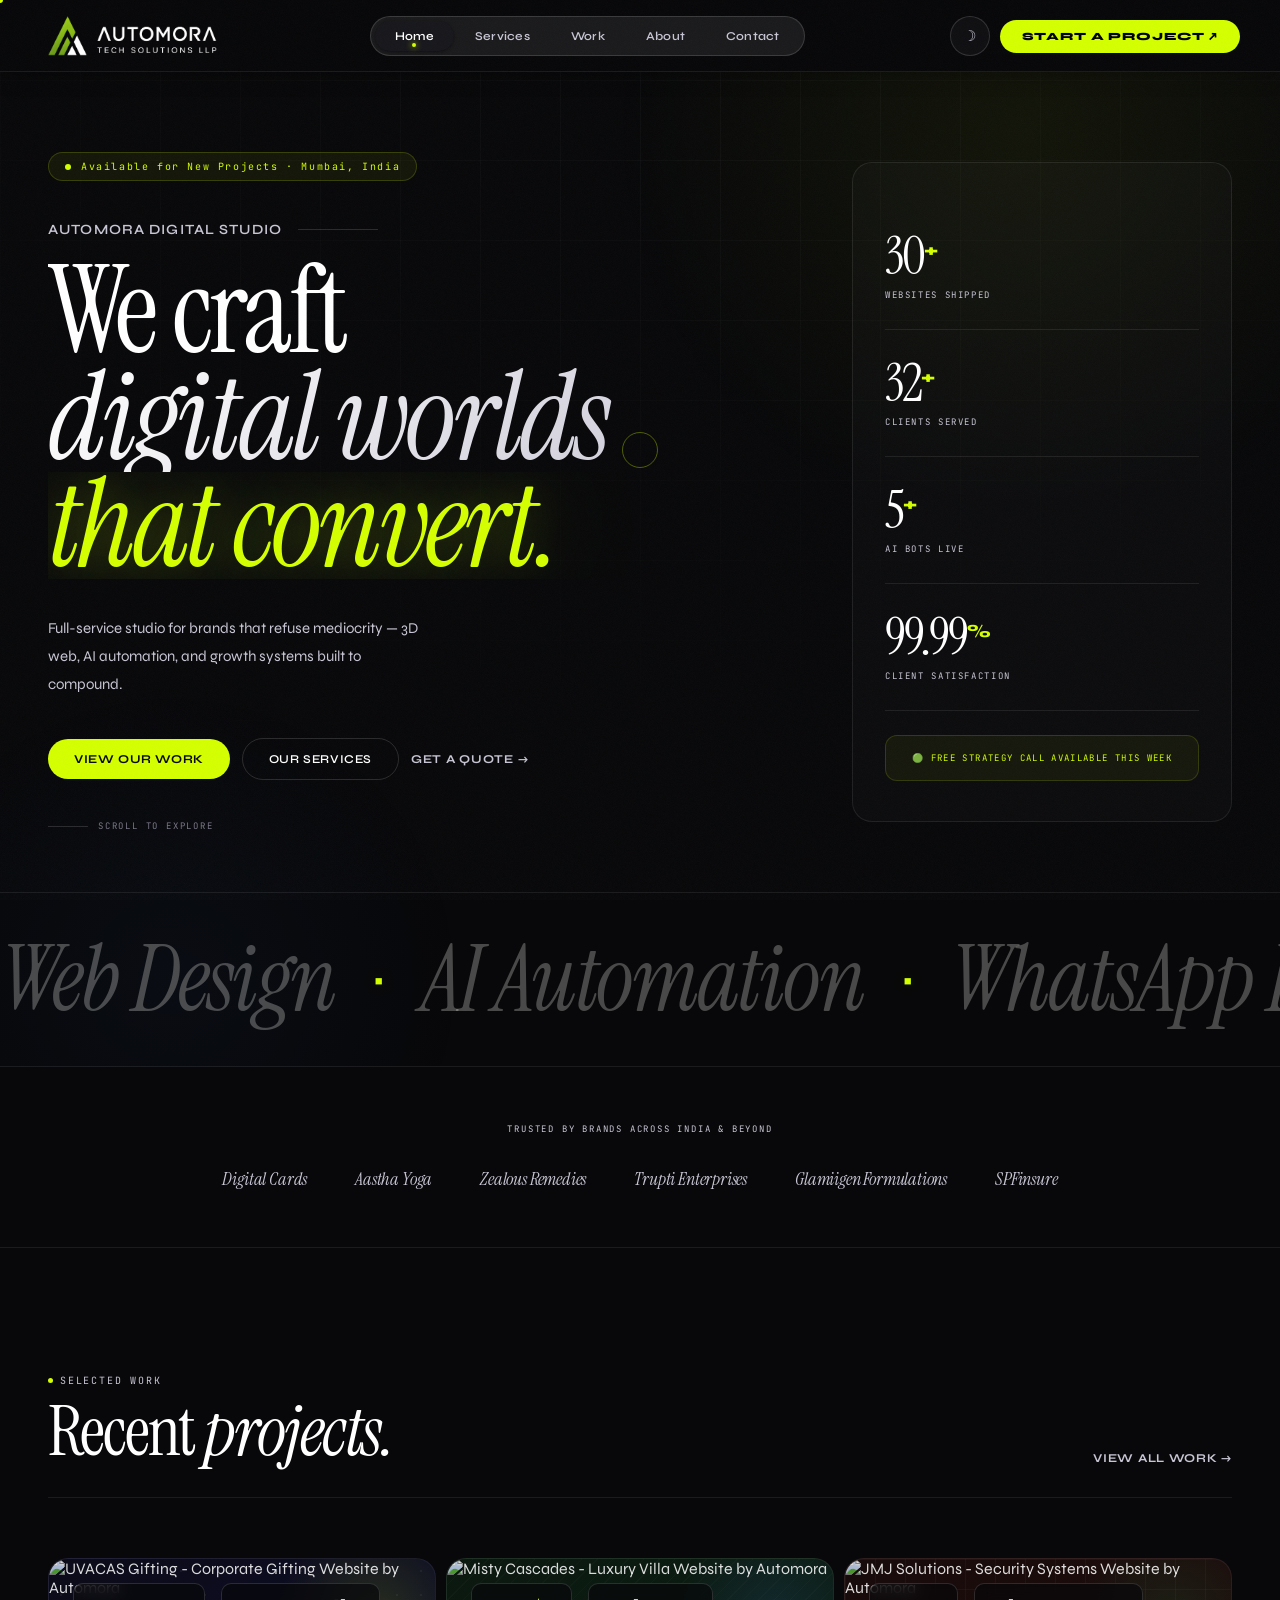
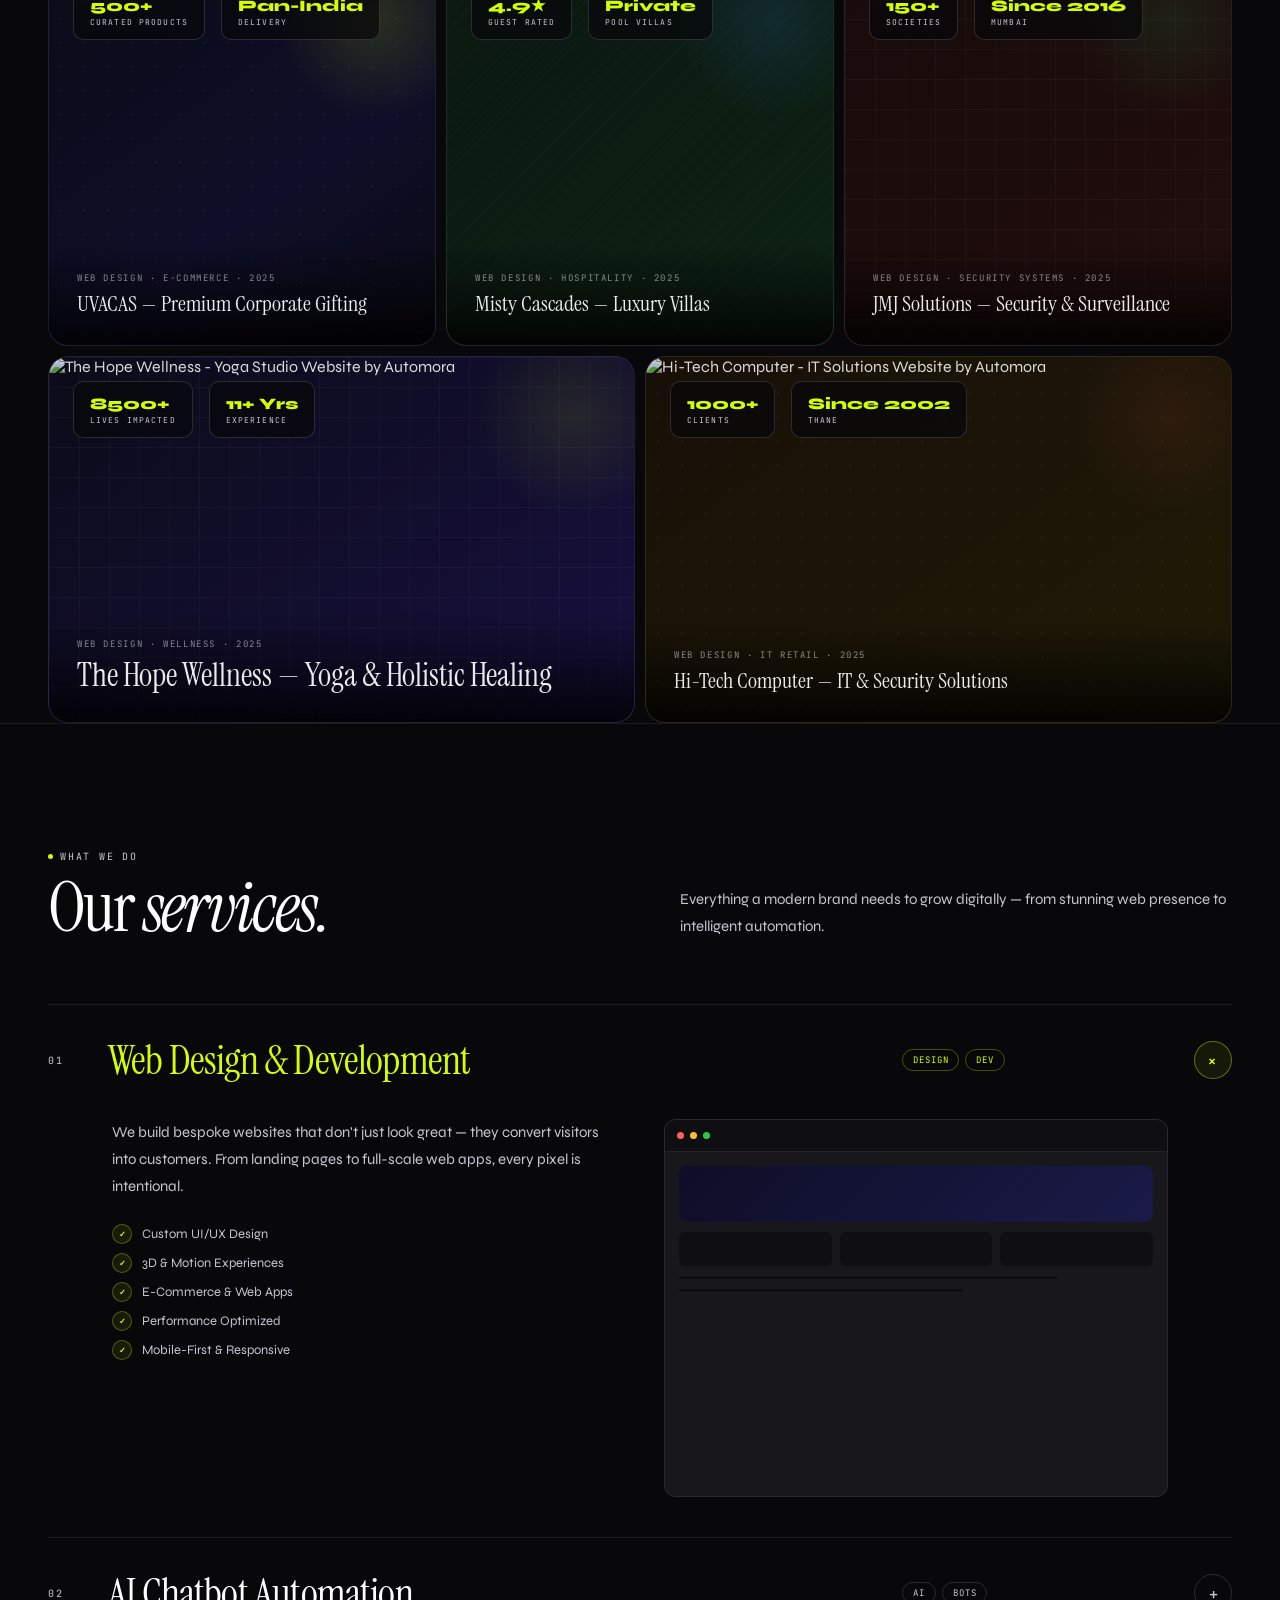
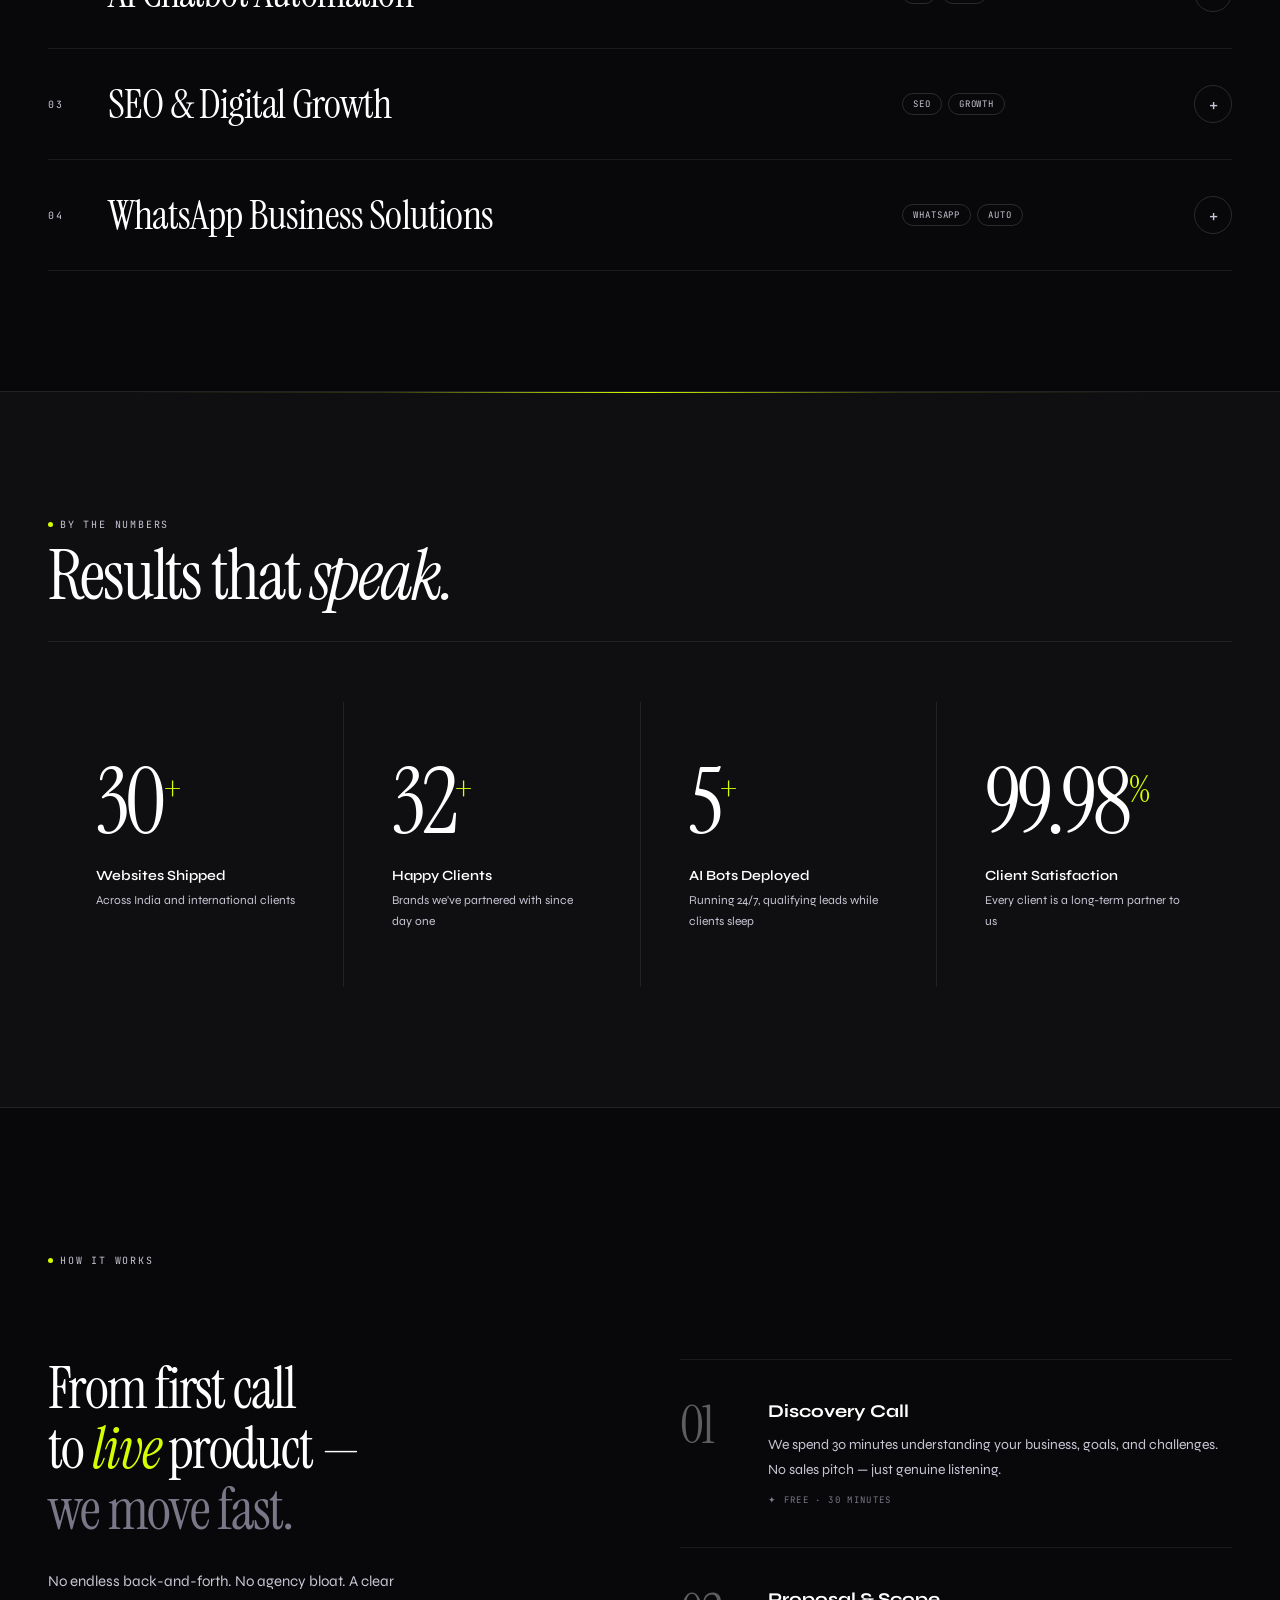
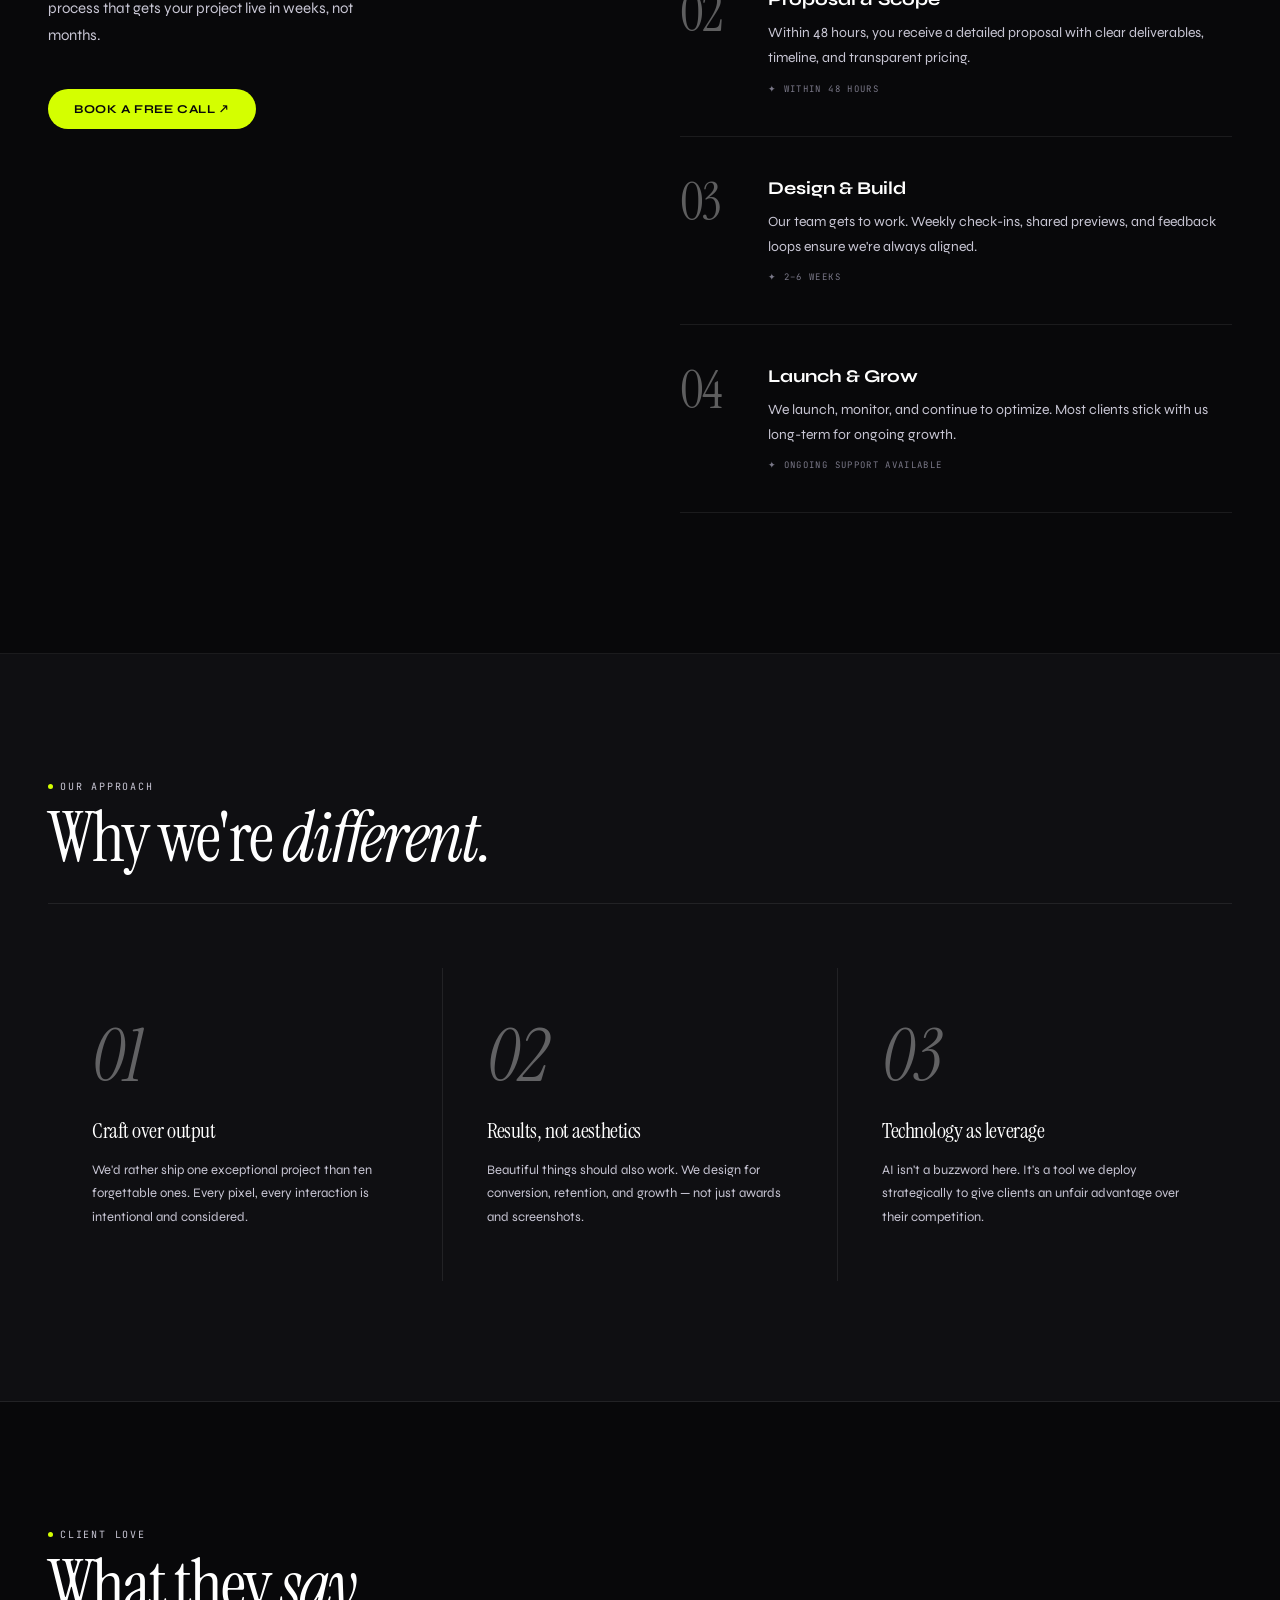
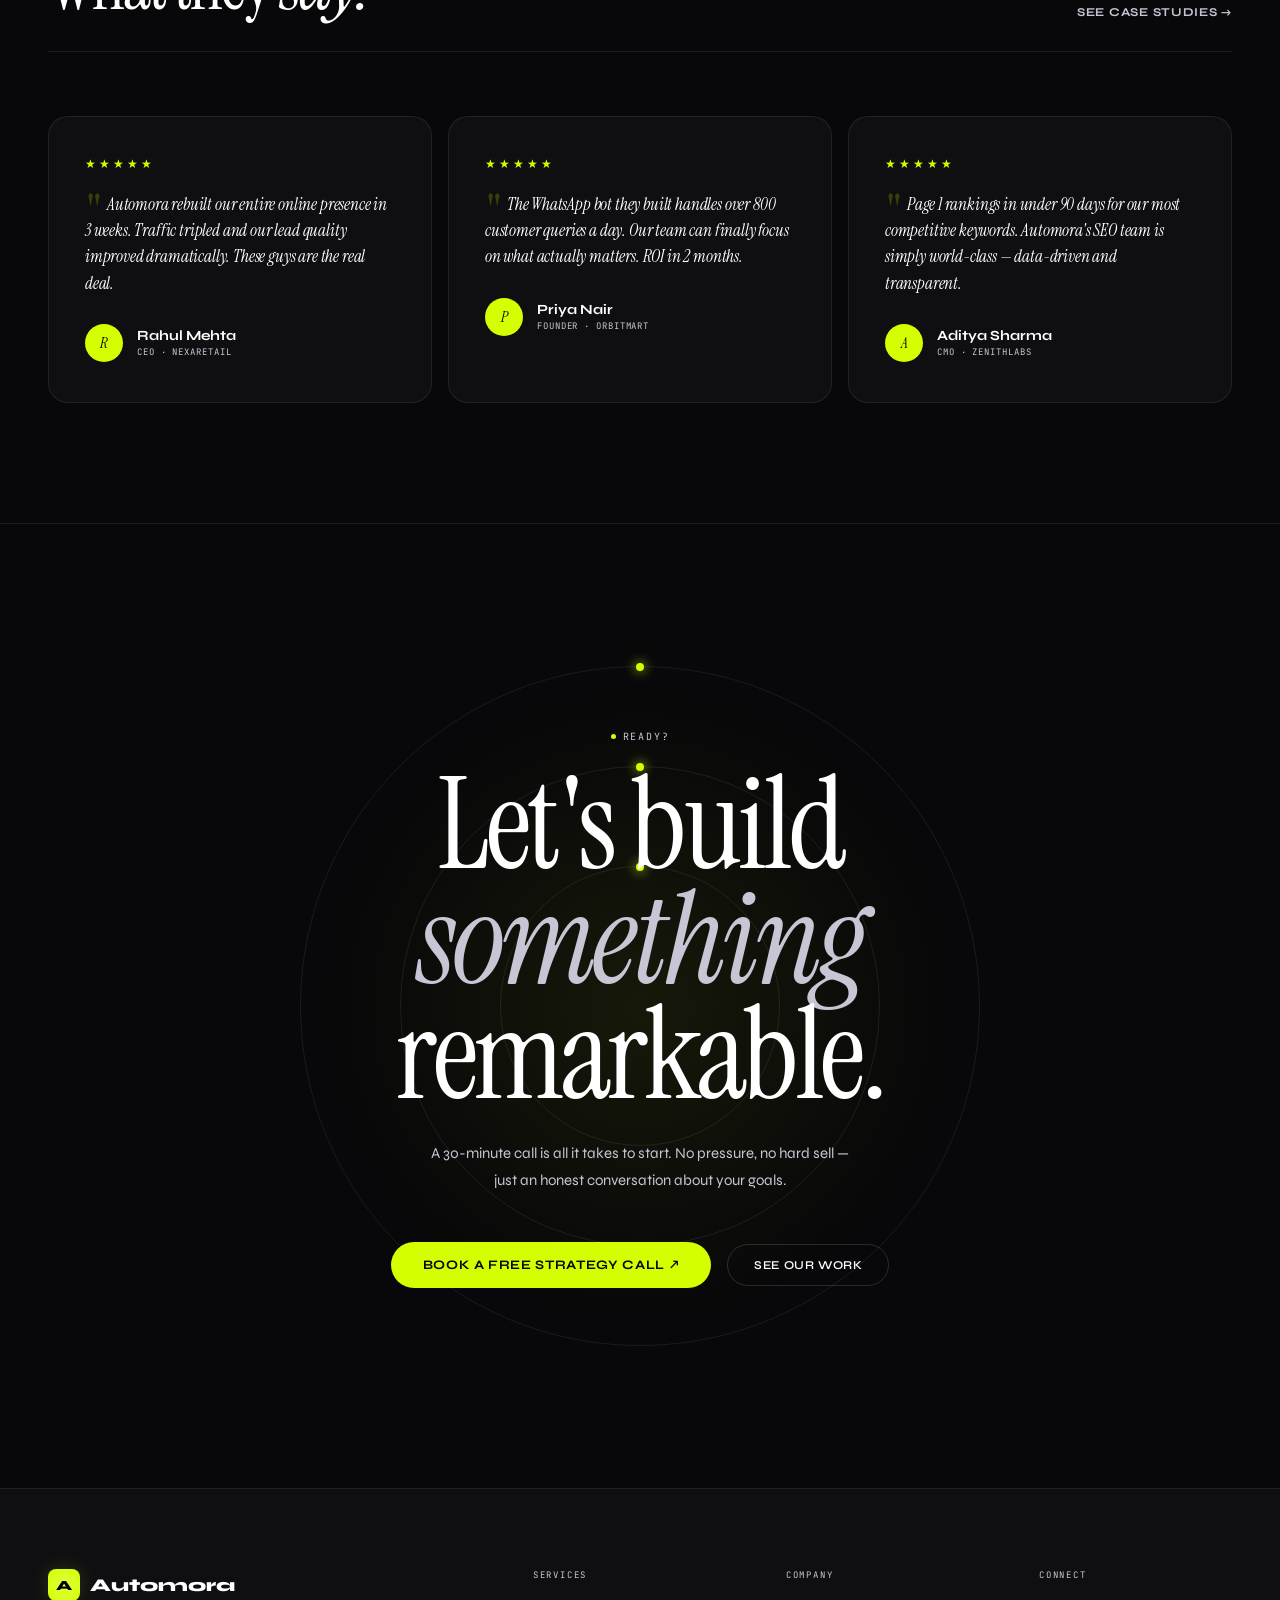
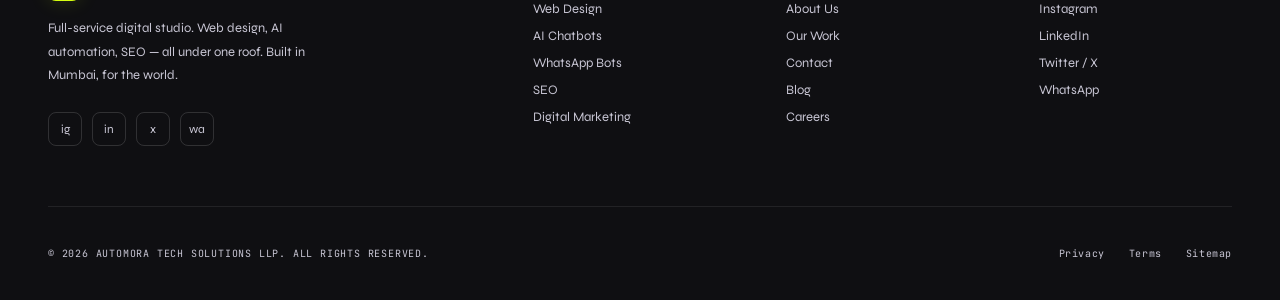
==== commit c78ac5ae: "Equal co-founder entity: Adarsh Sharma + Saurav Singh both Co-Founder in schema and visible cards" ====
--- a/index.html
+++ b/index.html
@@ -8,7 +8,7 @@
 <!-- Primary Meta Tags -->
 <title>Automora Tech Solutions LLP – AI Automation & Web Development in Mumbai | Adarsh Sharma, Co-Founder</title>
 <meta name="title" content="Automora Tech Solutions LLP – AI Automation & Web Development in Mumbai | Adarsh Sharma, Co-Founder">
-<meta name="description" content="Automora Tech Solutions LLP, Mumbai — AI automation, custom web development, SEO and growth systems. Co-founded by Adarsh Sharma (Technical Architect) with Saurav Singh.">
+<meta name="description" content="Automora Tech Solutions LLP, Mumbai — AI automation, custom web development, SEO and growth systems. Co-founded by Adarsh Sharma and Saurav Singh.">
 <meta name="keywords" content="web development Mumbai, AI automation agency, digital marketing Mumbai, custom website development, SEO services India, chatbot development, business automation, tech solutions Mumbai">
 <meta name="author" content="Automora Tech Solutions LLP">
 <meta name="robots" content="index, follow, max-image-preview:large, max-snippet:-1, max-video-preview:-1">
@@ -101,8 +101,8 @@
       "name": "Adarsh Sharma",
       "url": "https://www.automoratechsolutions.com/#adarsh-sharma",
       "image": { "@id": "https://www.automoratechsolutions.com/#adarsh-sharma-image" },
-      "jobTitle": "Co-Founder & Technical Architect",
-      "description": "Adarsh Sharma is Co-Founder & Technical Architect at Automora Tech Solutions LLP, Mumbai. He leads AI automation, web development, cybersecurity and system integrations.",
+      "jobTitle": "Co-Founder",
+      "description": "Adarsh Sharma is Co-Founder at Automora Tech Solutions LLP, Mumbai. He leads AI automation, web development, cybersecurity and system integrations.",
       "worksFor": { "@id": "https://www.automoratechsolutions.com/#organization" },
       "affiliation": { "@id": "https://www.automoratechsolutions.com/#organization" },
       "homeLocation": {
@@ -126,7 +126,8 @@
       "@type": "Person",
       "@id": "https://www.automoratechsolutions.com/#saurav-singh",
       "name": "Saurav Singh",
-      "jobTitle": "Co-Founder & Partner",
+      "url": "https://www.automoratechsolutions.com/#saurav-singh",
+      "jobTitle": "Co-Founder",
       "worksFor": { "@id": "https://www.automoratechsolutions.com/#organization" }
     },
     {
@@ -2505,28 +2506,29 @@
         <div>
           <div class="chip" style="margin-bottom:12px;">The Team</div>
           <h2 class="h-lg">The people<br>behind the <em>work.</em></h2>
+          <p class="body-t" style="margin-top:16px;max-width:520px;">Automora Tech Solutions LLP was founded by Adarsh Sharma and Saurav Singh.</p>
         </div>
       </div>
       <div class="rv d1" style="display:grid;grid-template-columns:1fr 1fr;gap:16px;margin-top:64px;">
-        <div class="team-card">
+        <article class="team-card" id="saurav-singh" itemscope itemtype="https://schema.org/Person">
           <div class="tc-img tci-1">
-            <img src="images/Saurav.jpeg" alt="Saurav Singh - Co-Founder Automora Tech Solutions" width="400" height="400">
+            <img src="images/Saurav.jpeg" alt="Saurav Singh, Co-Founder at Automora Tech Solutions LLP" width="923" height="962" decoding="async" loading="lazy" itemprop="image">
           </div>
           <div class="tc-info">
-            <div class="tc-role">Co-Founder & Partner</div>
-            <div class="tc-name">Saurav Singh</div>
-            <div class="tc-bio">Visionary behind Automora's creative direction and growth strategy. Specializes in crafting digital experiences that convert and compound.</div>
+            <div class="tc-role" itemprop="jobTitle">Co-Founder</div>
+            <div class="tc-name" itemprop="name">Saurav Singh</div>
+            <div class="tc-bio">Saurav Singh — Co-Founder at <span itemprop="worksFor" itemscope itemtype="https://schema.org/Organization"><span itemprop="name">Automora Tech Solutions LLP</span></span>. Visionary behind Automora's creative direction and growth strategy. Specializes in crafting digital experiences that convert and compound.</div>
             <div class="tc-partner-badge">✦ LLP Partner</div>
           </div>
-        </div>
+        </article>
         <article class="team-card" id="adarsh-sharma" itemscope itemtype="https://schema.org/Person">
           <div class="tc-img tci-2">
             <img src="images/adarsh-sharma-automora.webp" srcset="images/adarsh-sharma-automora-400.webp 400w, images/adarsh-sharma-automora-800.webp 800w, images/adarsh-sharma-automora.webp 877w" sizes="(max-width:640px) 100vw, 400px" alt="Adarsh Sharma, Co-Founder and Technical Architect at Automora Tech Solutions LLP" width="877" height="1021" decoding="async" fetchpriority="low" itemprop="image">
           </div>
           <div class="tc-info">
-            <div class="tc-role" itemprop="jobTitle">Co-Founder & Technical Architect</div>
+            <div class="tc-role" itemprop="jobTitle">Co-Founder</div>
             <div class="tc-name" itemprop="name">Adarsh Sharma</div>
-            <p class="tc-bio">Adarsh Sharma — Co-Founder & Technical Architect at <span itemprop="worksFor" itemscope itemtype="https://schema.org/Organization"><span itemprop="name">Automora Tech Solutions LLP</span></span>. Leads AI automation, web development, and system integrations that power our clients' growth.</p>
+            <p class="tc-bio">Adarsh Sharma — Co-Founder at <span itemprop="worksFor" itemscope itemtype="https://schema.org/Organization"><span itemprop="name">Automora Tech Solutions LLP</span></span>. Leads AI automation, web development, and system integrations that power our clients' growth.</p>
             <div class="tc-expertise" style="display:flex;flex-wrap:wrap;gap:6px;margin:14px 0 4px;">
               <span style="font-family:var(--mono);font-size:9px;letter-spacing:.1em;text-transform:uppercase;color:var(--fog);border:1px solid var(--wire2);padding:4px 10px;border-radius:100px;">AI Automation</span>
               <span style="font-family:var(--mono);font-size:9px;letter-spacing:.1em;text-transform:uppercase;color:var(--fog);border:1px solid var(--wire2);padding:4px 10px;border-radius:100px;">Web Development</span>
